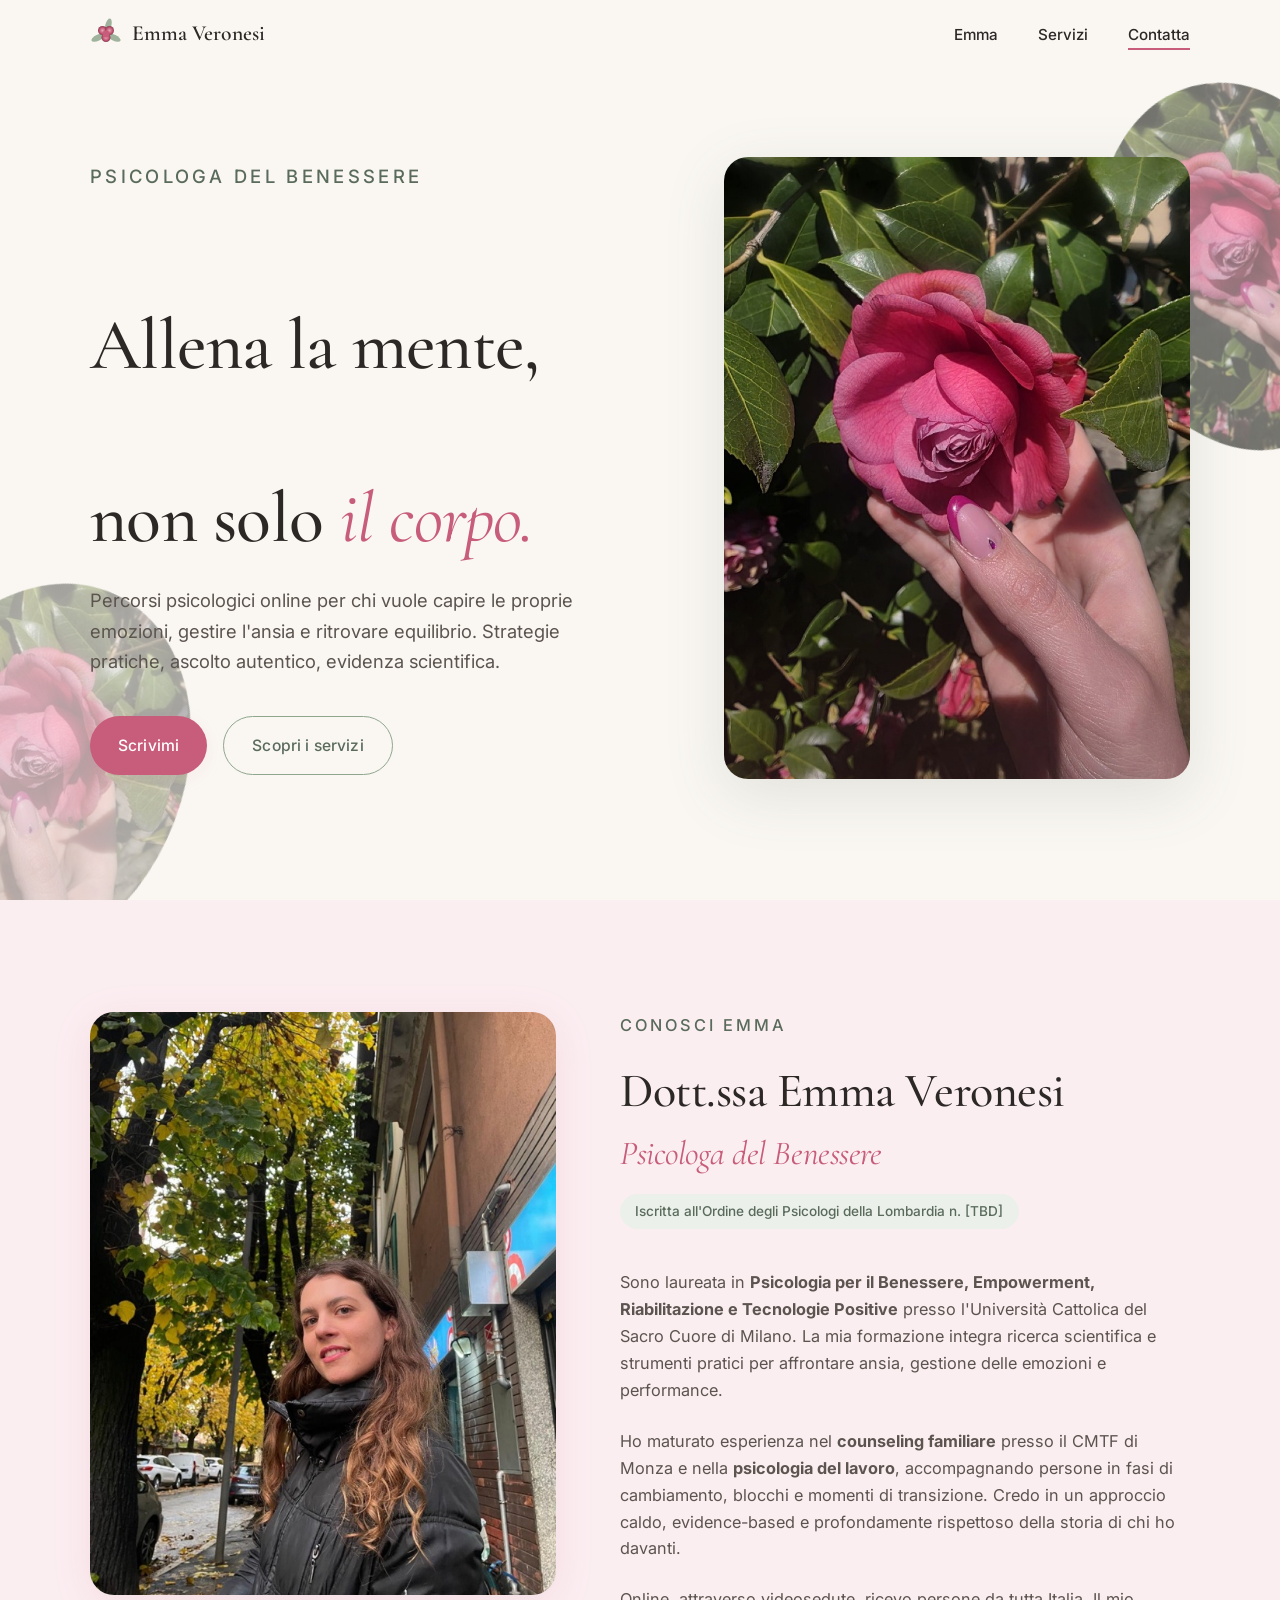
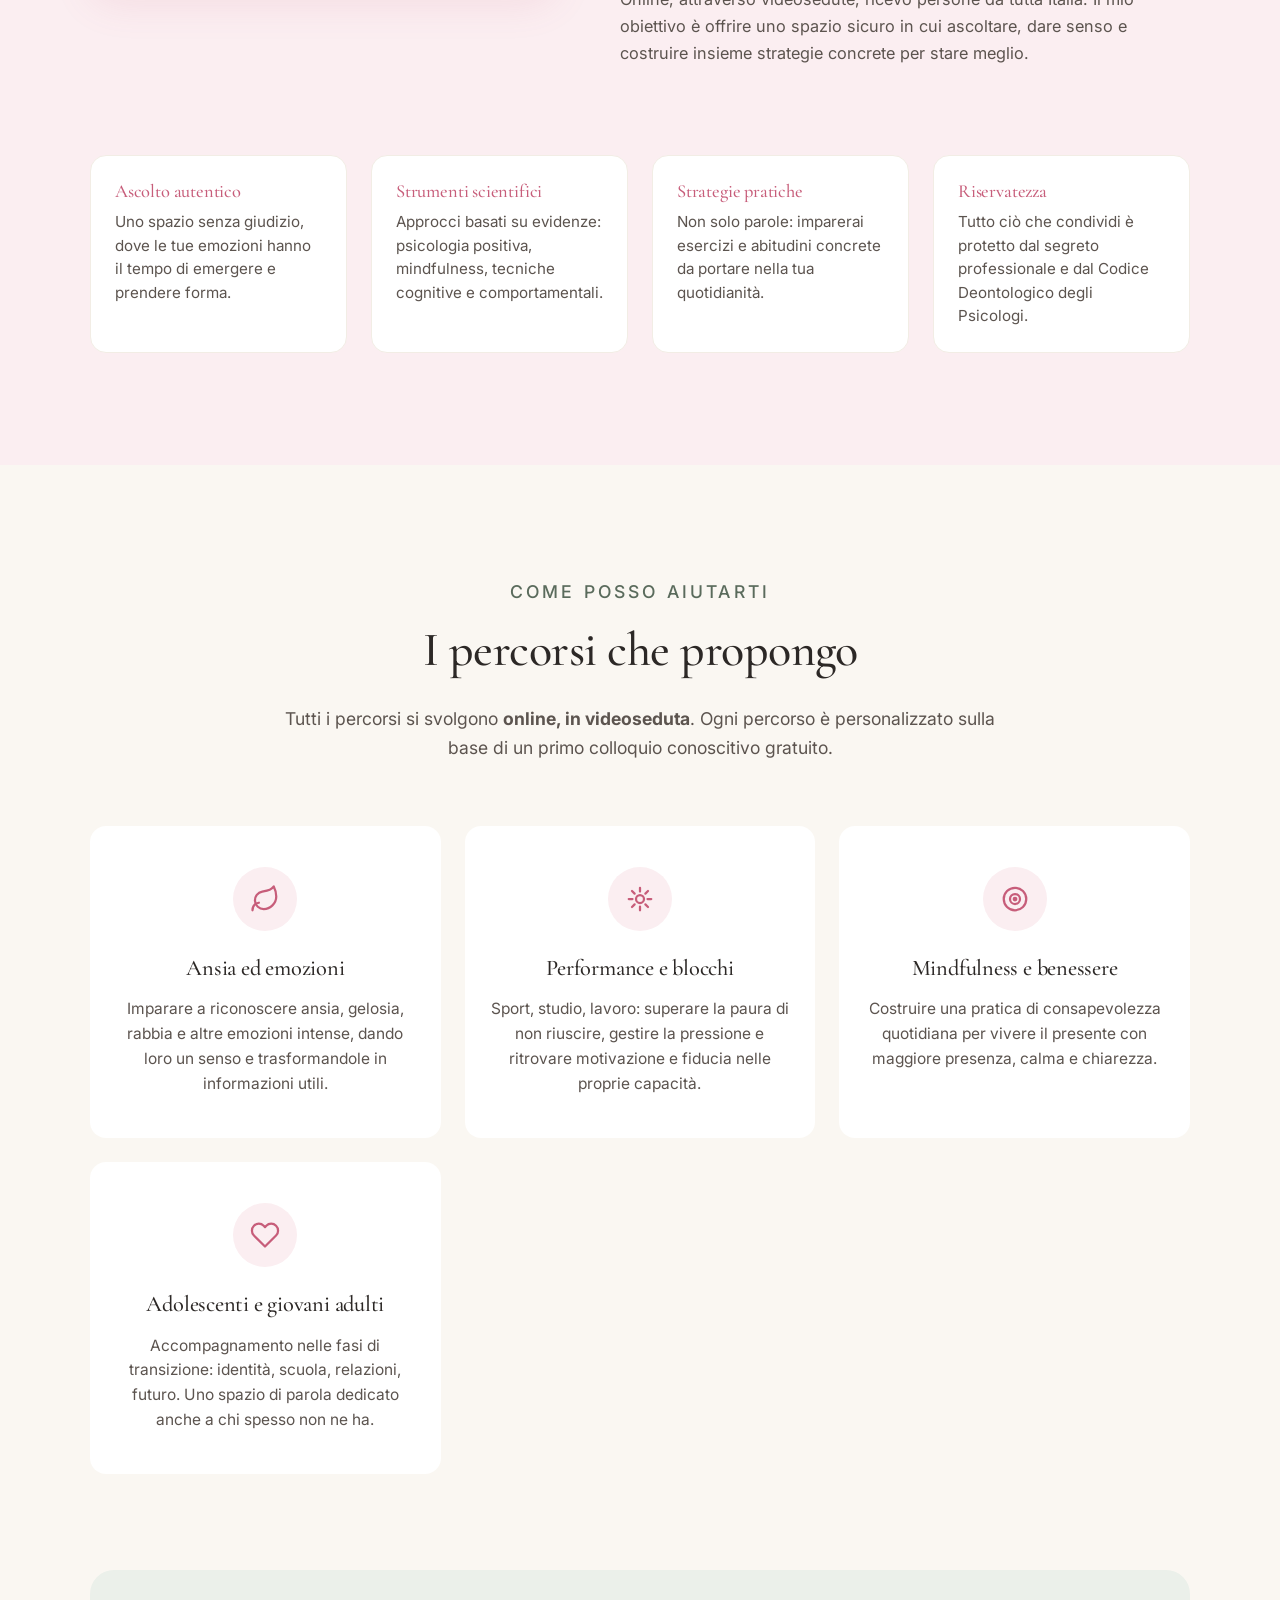
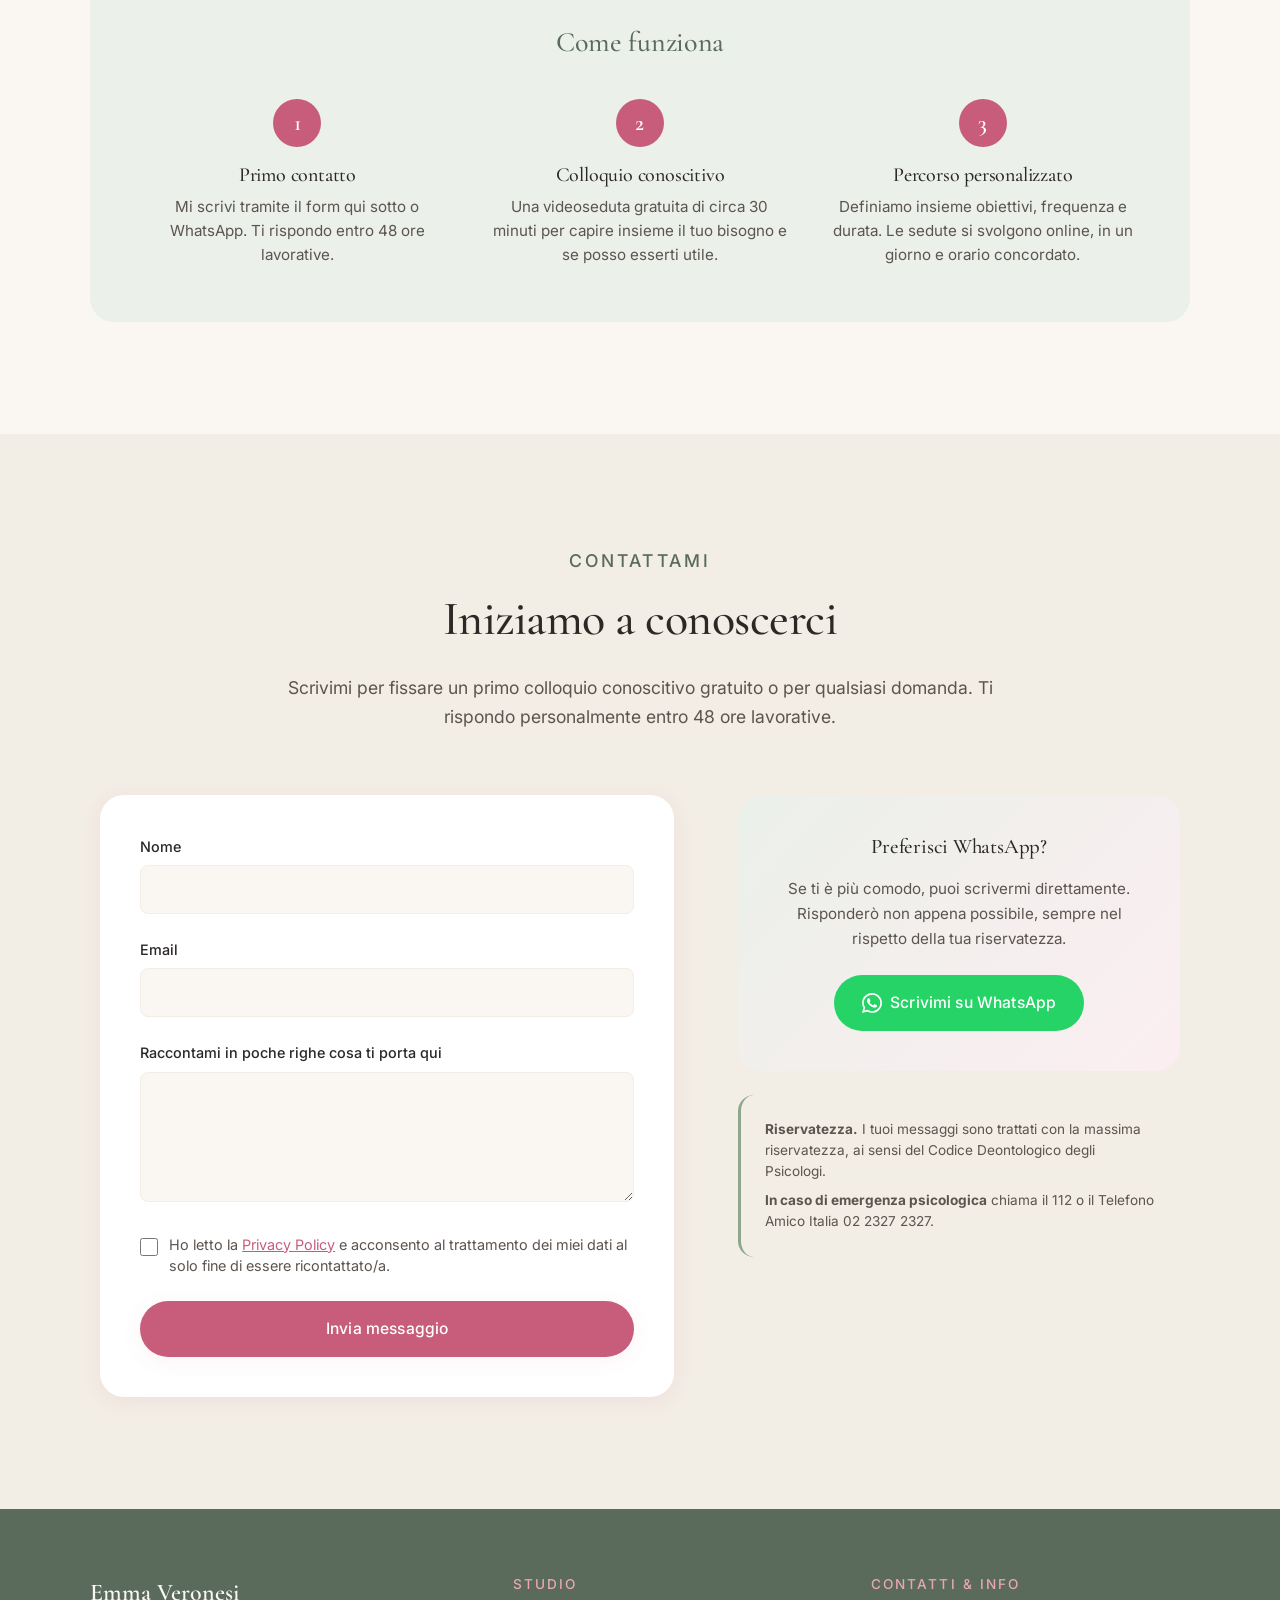
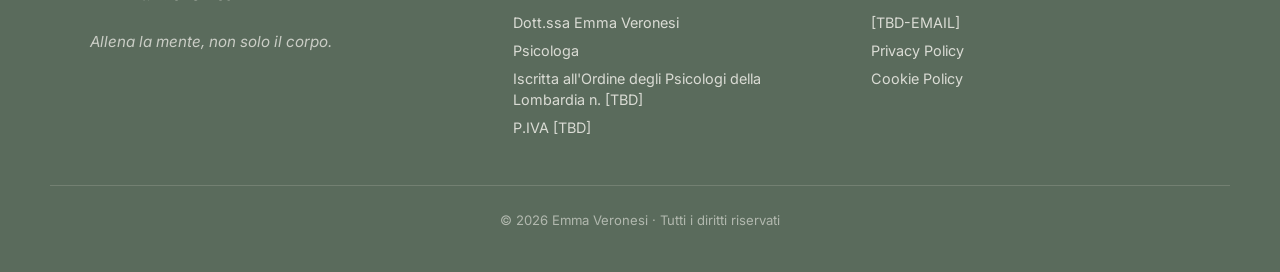
==== index.html @ a368a0d0 "Fix layout footer: rimuovo classe container per evitare display:grid Il footer-bottom ereditava 'dis" ====
<!DOCTYPE html>
<html lang="it">
<head>
  <meta charset="UTF-8" />
  <meta name="viewport" content="width=device-width, initial-scale=1.0" />
  <meta name="theme-color" content="#FAF7F2" />

  <!--
    ===========================================================
    SEO E TITOLO PAGINA — modificabile da Emma
    ===========================================================
    Quello che si vede nella scheda del browser e nei risultati Google.
    Mantieni breve (max 60 caratteri per il title, 160 per la description).
  -->
  <title>Emma Veronesi — Psicologa del Benessere | Percorsi Online</title>
  <meta name="description" content="Emma Veronesi, Psicologa iscritta all'Ordine degli Psicologi della Lombardia. Percorsi online per ansia, emozioni, performance e mindfulness." />

  <!-- Open Graph (anteprima quando il link viene condiviso su WhatsApp/Facebook/LinkedIn) -->
  <meta property="og:title" content="Emma Veronesi — Psicologa del Benessere" />
  <meta property="og:description" content="Allena la mente, non solo il corpo. Percorsi psicologici online per chi cerca ascolto e strategie pratiche." />
  <meta property="og:image" content="assets/img/camelia.jpg" />
  <meta property="og:type" content="website" />
  <meta property="og:locale" content="it_IT" />

  <!-- Favicon -->
  <link rel="icon" type="image/svg+xml" href="assets/img/favicon.svg" />

  <!-- Font: Cormorant Garamond (titoli) + Inter (testo) -->
  <link rel="preconnect" href="https://fonts.googleapis.com" />
  <link rel="preconnect" href="https://fonts.gstatic.com" crossorigin />
  <link rel="stylesheet" href="https://fonts.googleapis.com/css2?family=Cormorant+Garamond:ital,wght@0,400;0,500;0,600;1,400;1,500&family=Inter:wght@400;500;600&display=swap" />

  <link rel="stylesheet" href="assets/css/styles.css" />
</head>
<body>

  <!--
    ===========================================================
    HEADER — barra di navigazione fissa in alto
    ===========================================================
    Le voci del menu sono Emma, Servizi, Contatta.
    Per cambiare un'etichetta del menu, modifica il testo dentro <a>.
  -->
  <header class="site-header">
    <nav class="nav container" aria-label="Navigazione principale">
      <a href="#hero" class="nav-brand" aria-label="Emma Veronesi - Home">
        <img src="assets/img/favicon.svg" alt="" aria-hidden="true" />
        <span>Emma Veronesi</span>
      </a>
      <button class="nav-toggle" aria-label="Apri menu" aria-expanded="false" aria-controls="primary-nav">
        <span></span><span></span><span></span>
      </button>
      <ul class="nav-links" id="primary-nav">
        <li><a href="#emma">Emma</a></li>
        <li><a href="#servizi">Servizi</a></li>
        <li><a href="#contatta">Contatta</a></li>
      </ul>
    </nav>
  </header>

  <main>

    <!--
      =========================================================
      SEZIONE HERO — primo schermo che si vede aprendo il sito
      =========================================================
      TESTO MODIFICABILE: occhiello, titolone, sottotitolo, bottoni.
      Lo slogan è "Allena la mente, non solo il corpo" (dal brand Instagram).
    -->
    <section class="hero" id="hero">
      <div class="hero-decoration top-right" aria-hidden="true">
        <img src="assets/img/camelia-small.jpg" alt="" />
      </div>
      <div class="hero-decoration bottom-left" aria-hidden="true">
        <img src="assets/img/camelia-small.jpg" alt="" />
      </div>

      <div class="container">
        <div class="hero-grid">
          <div class="hero-text reveal">
            <p class="eyebrow">Psicologa del Benessere</p>
            <h1>
              Allena la mente,<br />
              non solo <span class="accent">il corpo.</span>
            </h1>
            <p>
              Percorsi psicologici online per chi vuole capire le proprie emozioni,
              gestire l'ansia e ritrovare equilibrio. Strategie pratiche, ascolto
              autentico, evidenza scientifica.
            </p>
            <div class="hero-actions">
              <a href="#contatta" class="btn btn-primary">Scrivimi</a>
              <a href="#servizi" class="btn btn-secondary">Scopri i servizi</a>
            </div>
          </div>
          <div class="hero-image reveal">
            <img src="assets/img/camelia.jpg" alt="Camelia rosa tra foglie verdi, simbolo del brand allenamente.emma" />
          </div>
        </div>
      </div>
    </section>

    <!--
      =========================================================
      SEZIONE EMMA — chi è Emma, formazione, approccio
      =========================================================
      TESTO MODIFICABILE: titolo, ruolo, biografia, valori.
      DATO DA AGGIORNARE: numero iscrizione Albo (cerca "[TBD]" qui sotto).
    -->
    <section class="bg-velo" id="emma">
      <div class="container">
        <div class="emma-grid">
          <div class="emma-portrait reveal">
            <img src="assets/img/emma-portrait.jpg" alt="Ritratto di Emma Veronesi, Psicologa del Benessere" />
          </div>
          <div class="emma-bio reveal">
            <p class="eyebrow">Conosci Emma</p>
            <h2>Dott.ssa Emma Veronesi<br /><em style="font-style:italic;color:var(--rosa-camelia);font-weight:400;font-size:0.7em">Psicologa del Benessere</em></h2>
            <span class="emma-credenziali">
              Iscritta all'Ordine degli Psicologi della Lombardia n. [TBD]
            </span>

            <p>
              Sono laureata in <strong>Psicologia per il Benessere, Empowerment, Riabilitazione e Tecnologie Positive</strong>
              presso l'Università Cattolica del Sacro Cuore di Milano. La mia formazione integra
              ricerca scientifica e strumenti pratici per affrontare ansia, gestione delle emozioni
              e performance.
            </p>
            <p>
              Ho maturato esperienza nel <strong>counseling familiare</strong> presso il CMTF di Monza
              e nella <strong>psicologia del lavoro</strong>, accompagnando persone in fasi di cambiamento,
              blocchi e momenti di transizione. Credo in un approccio caldo, evidence-based e profondamente
              rispettoso della storia di chi ho davanti.
            </p>
            <p>
              Online, attraverso videosedute, ricevo persone da tutta Italia. Il mio obiettivo è offrire
              uno spazio sicuro in cui ascoltare, dare senso e costruire insieme strategie concrete per stare meglio.
            </p>
          </div>
        </div>

        <!--
          Sotto-sezione: i 4 valori di Emma (cosa puoi aspettarti)
          Per modificare un valore: cambia titolo (h4) e descrizione (p).
        -->
        <div class="emma-valori reveal">
          <article class="valore-card">
            <h4>Ascolto autentico</h4>
            <p>Uno spazio senza giudizio, dove le tue emozioni hanno il tempo di emergere e prendere forma.</p>
          </article>
          <article class="valore-card">
            <h4>Strumenti scientifici</h4>
            <p>Approcci basati su evidenze: psicologia positiva, mindfulness, tecniche cognitive e comportamentali.</p>
          </article>
          <article class="valore-card">
            <h4>Strategie pratiche</h4>
            <p>Non solo parole: imparerai esercizi e abitudini concrete da portare nella tua quotidianità.</p>
          </article>
          <article class="valore-card">
            <h4>Riservatezza</h4>
            <p>Tutto ciò che condividi è protetto dal segreto professionale e dal Codice Deontologico degli Psicologi.</p>
          </article>
        </div>
      </div>
    </section>

    <!--
      =========================================================
      SEZIONE SERVIZI — cosa offre Emma
      =========================================================
      TESTO MODIFICABILE: titoli e descrizioni delle 4 card servizi.
      Per AGGIUNGERE un servizio: copia un blocco <article class="servizio-card">...</article>
      e modifica icona, titolo e descrizione.
      Per RIMUOVERE: cancella un intero blocco <article>.
    -->
    <section id="servizi">
      <div class="container">
        <header class="section-header reveal">
          <p class="eyebrow">Come posso aiutarti</p>
          <h2>I percorsi che propongo</h2>
          <p>
            Tutti i percorsi si svolgono <strong>online, in videoseduta</strong>.
            Ogni percorso è personalizzato sulla base di un primo colloquio conoscitivo gratuito.
          </p>
        </header>

        <div class="servizi-grid">
          <article class="servizio-card reveal">
            <div class="servizio-icon" aria-hidden="true">
              <!-- Icona: foglia (ansia ed emozioni) -->
              <svg viewBox="0 0 24 24" fill="none" stroke="currentColor" stroke-width="1.8" stroke-linecap="round" stroke-linejoin="round">
                <path d="M11 20A7 7 0 0 1 9.8 6.1C15.5 5 17 4.48 19 2c1 2 2 4.18 2 8 0 5.5-4.78 10-10 10Z"/>
                <path d="M2 21c0-3 1.85-5.36 5.08-6"/>
              </svg>
            </div>
            <h3>Ansia ed emozioni</h3>
            <p>
              Imparare a riconoscere ansia, gelosia, rabbia e altre emozioni intense,
              dando loro un senso e trasformandole in informazioni utili.
            </p>
          </article>

          <article class="servizio-card reveal">
            <div class="servizio-icon" aria-hidden="true">
              <!-- Icona: scintilla (performance) -->
              <svg viewBox="0 0 24 24" fill="none" stroke="currentColor" stroke-width="1.8" stroke-linecap="round" stroke-linejoin="round">
                <path d="M12 3v3M12 18v3M5.6 5.6l2.1 2.1M16.3 16.3l2.1 2.1M3 12h3M18 12h3M5.6 18.4l2.1-2.1M16.3 7.7l2.1-2.1"/>
                <circle cx="12" cy="12" r="3.2"/>
              </svg>
            </div>
            <h3>Performance e blocchi</h3>
            <p>
              Sport, studio, lavoro: superare la paura di non riuscire, gestire la
              pressione e ritrovare motivazione e fiducia nelle proprie capacità.
            </p>
          </article>

          <article class="servizio-card reveal">
            <div class="servizio-icon" aria-hidden="true">
              <!-- Icona: cerchio meditativo (mindfulness) -->
              <svg viewBox="0 0 24 24" fill="none" stroke="currentColor" stroke-width="1.8" stroke-linecap="round" stroke-linejoin="round">
                <circle cx="12" cy="12" r="9"/>
                <circle cx="12" cy="12" r="4"/>
                <circle cx="12" cy="12" r="1" fill="currentColor"/>
              </svg>
            </div>
            <h3>Mindfulness e benessere</h3>
            <p>
              Costruire una pratica di consapevolezza quotidiana per vivere il presente
              con maggiore presenza, calma e chiarezza.
            </p>
          </article>

          <article class="servizio-card reveal">
            <div class="servizio-icon" aria-hidden="true">
              <!-- Icona: cuore (adolescenti) -->
              <svg viewBox="0 0 24 24" fill="none" stroke="currentColor" stroke-width="1.8" stroke-linecap="round" stroke-linejoin="round">
                <path d="M20.84 4.61a5.5 5.5 0 0 0-7.78 0L12 5.67l-1.06-1.06a5.5 5.5 0 0 0-7.78 7.78L12 21.23l8.84-8.84a5.5 5.5 0 0 0 0-7.78Z"/>
              </svg>
            </div>
            <h3>Adolescenti e giovani adulti</h3>
            <p>
              Accompagnamento nelle fasi di transizione: identità, scuola, relazioni, futuro.
              Uno spazio di parola dedicato anche a chi spesso non ne ha.
            </p>
          </article>
        </div>

        <!--
          Sotto-sezione: come funziona (3 passi del percorso)
          Per modificare un passo: cambia titolo (h4) e descrizione (p).
        -->
        <div class="modalita reveal">
          <h3>Come funziona</h3>
          <div class="modalita-passi">
            <div class="passo">
              <div class="passo-numero">1</div>
              <h4>Primo contatto</h4>
              <p>Mi scrivi tramite il form qui sotto o WhatsApp. Ti rispondo entro 48 ore lavorative.</p>
            </div>
            <div class="passo">
              <div class="passo-numero">2</div>
              <h4>Colloquio conoscitivo</h4>
              <p>Una videoseduta gratuita di circa 30 minuti per capire insieme il tuo bisogno e se posso esserti utile.</p>
            </div>
            <div class="passo">
              <div class="passo-numero">3</div>
              <h4>Percorso personalizzato</h4>
              <p>Definiamo insieme obiettivi, frequenza e durata. Le sedute si svolgono online, in un giorno e orario concordato.</p>
            </div>
          </div>
        </div>
      </div>
    </section>

    <!--
      =========================================================
      SEZIONE CONTATTA — form + WhatsApp
      =========================================================
      TESTO MODIFICABILE: titolo, intro, etichette form.
      DATO TECNICO: la chiave Web3Forms va impostata in assets/js/config.js (lo fa Michele).
      DATO TECNICO: il numero WhatsApp va impostato in assets/js/config.js (lo fa Michele).
    -->
    <section class="bg-crema-scuro" id="contatta">
      <div class="container">
        <header class="section-header reveal">
          <p class="eyebrow">Contattami</p>
          <h2>Iniziamo a conoscerci</h2>
          <p>
            Scrivimi per fissare un primo colloquio conoscitivo gratuito o per qualsiasi domanda.
            Ti rispondo personalmente entro 48 ore lavorative.
          </p>
        </header>

        <div class="contatta-grid">
          <form class="contatta-form reveal" id="contatta-form" novalidate>
            <div class="form-row">
              <label for="name">Nome</label>
              <input type="text" id="name" name="name" required autocomplete="name" />
            </div>
            <div class="form-row">
              <label for="email">Email</label>
              <input type="email" id="email" name="email" required autocomplete="email" />
            </div>
            <div class="form-row">
              <label for="message">Raccontami in poche righe cosa ti porta qui</label>
              <textarea id="message" name="message" required rows="5"></textarea>
            </div>

            <!-- Honeypot anti-spam (invisibile, i bot lo riempiono e capiamo che sono spam) -->
            <div class="form-row honeypot" aria-hidden="true">
              <label for="botcheck">Lascia vuoto</label>
              <input type="text" id="botcheck" name="botcheck" tabindex="-1" autocomplete="off" />
            </div>

            <label class="form-consent">
              <input type="checkbox" name="consenso" required />
              <span>
                Ho letto la <a href="privacy.html">Privacy Policy</a> e acconsento al
                trattamento dei miei dati al solo fine di essere ricontattato/a.
              </span>
            </label>

            <button type="submit" class="btn btn-primary" style="width:100%">
              Invia messaggio
            </button>

            <div class="form-feedback" id="form-feedback" role="status" aria-live="polite"></div>
          </form>

          <aside class="contatta-side">
            <div class="whatsapp-card reveal">
              <h4>Preferisci WhatsApp?</h4>
              <p>
                Se ti è più comodo, puoi scrivermi direttamente. Risponderò non
                appena possibile, sempre nel rispetto della tua riservatezza.
              </p>
              <a href="#" data-whatsapp class="btn btn-whatsapp" target="_blank" rel="noopener">
                <svg width="20" height="20" viewBox="0 0 24 24" fill="currentColor" aria-hidden="true">
                  <path d="M17.498 14.382c-.301-.15-1.767-.872-2.04-.971-.273-.101-.473-.15-.673.151-.197.295-.771.97-.944 1.17-.175.195-.349.21-.646.075-.3-.15-1.263-.465-2.403-1.485-.888-.795-1.484-1.77-1.66-2.07-.174-.3-.019-.465.13-.615.136-.135.301-.345.451-.523.146-.181.194-.301.297-.496.1-.21.049-.375-.025-.524-.075-.15-.672-1.62-.922-2.206-.24-.584-.487-.51-.672-.51-.172-.015-.371-.015-.571-.015-.2 0-.523.074-.797.359-.273.3-1.045 1.02-1.045 2.475s1.07 2.865 1.219 3.075c.149.18 2.095 3.195 5.076 4.485.713.3 1.27.48 1.704.629.714.227 1.365.195 1.88.121.574-.091 1.767-.721 2.016-1.426.255-.705.255-1.29.18-1.425-.074-.135-.27-.21-.57-.345m-5.446 7.443h-.016a9.87 9.87 0 0 1-5.031-1.378l-.36-.214-3.75.975 1.005-3.645-.239-.375a9.86 9.86 0 0 1-1.51-5.26c0-5.45 4.436-9.884 9.888-9.884 2.64 0 5.122 1.03 6.988 2.898a9.825 9.825 0 0 1 2.893 6.994c-.003 5.45-4.437 9.89-9.885 9.89M20.52 3.449C18.24 1.245 15.24 0 12.045 0 5.463 0 .104 5.334.101 11.893c0 2.096.549 4.14 1.595 5.945L0 24l6.335-1.652a12.062 12.062 0 0 0 5.71 1.447h.006c6.585 0 11.946-5.336 11.949-11.896 0-3.176-1.24-6.165-3.495-8.411"/>
                </svg>
                <span>Scrivimi su WhatsApp</span>
              </a>
            </div>

            <div class="avviso-riservatezza">
              <p>
                <strong>Riservatezza.</strong> I tuoi messaggi sono trattati con la massima riservatezza,
                ai sensi del Codice Deontologico degli Psicologi.
              </p>
              <p style="margin-top:0.5rem">
                <strong>In caso di emergenza psicologica</strong> chiama il 112 o il
                Telefono Amico Italia 02 2327 2327.
              </p>
            </div>
          </aside>
        </div>
      </div>
    </section>

  </main>

  <!--
    ===========================================================
    FOOTER — dati professionali obbligatori per legge
    ===========================================================
    DATI DA AGGIORNARE (cerca "[TBD]" qui sotto):
    - Numero iscrizione Albo
    - P.IVA
    - Email
  -->
  <footer class="site-footer">
    <div class="container">
      <div>
        <div class="footer-brand">Emma Veronesi</div>
        <p class="footer-tagline">Allena la mente, non solo il corpo.</p>
      </div>

      <div class="footer-col">
        <h5>Studio</h5>
        <p>Dott.ssa Emma Veronesi</p>
        <p>Psicologa</p>
        <p>Iscritta all'Ordine degli Psicologi della Lombardia n. [TBD]</p>
        <p>P.IVA [TBD]</p>
      </div>

      <div class="footer-col">
        <h5>Contatti & Info</h5>
        <p><a href="mailto:[TBD-EMAIL]">[TBD-EMAIL]</a></p>
        <p><a href="privacy.html">Privacy Policy</a></p>
        <p><a href="cookie.html">Cookie Policy</a></p>
      </div>
    </div>

    <div class="footer-bottom">
      © <span data-year>2026</span> Emma Veronesi · Tutti i diritti riservati
    </div>
  </footer>

  <script src="assets/js/config.js"></script>
  <script src="assets/js/main.js"></script>
</body>
</html>
---- assets/css/styles.css ----
/* ============================================================
   Sito Emma Veronesi — Foglio di stile principale
   Palette derivata dalla camelia: rosa cipria + verde salvia
   ============================================================ */

/* ---------- Design tokens ---------- */
:root {
  /* Colori */
  --rosa-camelia: #C75D7A;
  --rosa-cipria:  #E8A5B3;
  --rosa-pallido: #F5D5DD;
  --rosa-velo:    #FBEEF1;
  --verde-salvia: #8FA68E;
  --verde-foglia: #5A6B5C;
  --verde-velo:   #EBF0EA;
  --crema:        #FAF7F2;
  --crema-scuro:  #F2EDE5;
  --testo:        #2C2826;
  --testo-soft:   #5C544F;
  --bianco:       #FFFFFF;

  /* Tipografia */
  --font-serif: 'Cormorant Garamond', Georgia, 'Times New Roman', serif;
  --font-sans:  'Inter', -apple-system, BlinkMacSystemFont, 'Segoe UI', sans-serif;

  /* Spaziature */
  --space-xs:  0.5rem;
  --space-s:   1rem;
  --space-m:   1.5rem;
  --space-l:   2.5rem;
  --space-xl:  4rem;
  --space-xxl: 6rem;

  /* Layout */
  --content-max: 1180px;
  --reading-max: 680px;
  --radius-s: 8px;
  --radius-m: 16px;
  --radius-l: 24px;
  --radius-pill: 999px;

  /* Ombre */
  --shadow-soft: 0 4px 20px rgba(199, 93, 122, 0.08);
  --shadow-medium: 0 8px 40px rgba(199, 93, 122, 0.12);
  --shadow-strong: 0 16px 60px rgba(90, 107, 92, 0.15);

  /* Animazioni */
  --ease: cubic-bezier(0.4, 0, 0.2, 1);
  --transition-fast: 200ms var(--ease);
  --transition: 350ms var(--ease);
}

/* ---------- Reset ---------- */
*, *::before, *::after { box-sizing: border-box; }
* { margin: 0; padding: 0; }

html {
  scroll-behavior: smooth;
  scroll-padding-top: 90px;
  -webkit-font-smoothing: antialiased;
  -moz-osx-font-smoothing: grayscale;
  text-size-adjust: 100%;
}

body {
  font-family: var(--font-sans);
  font-size: 17px;
  line-height: 1.65;
  color: var(--testo);
  background-color: var(--crema);
  overflow-x: hidden;
}

img, svg { display: block; max-width: 100%; height: auto; }
button { cursor: pointer; font: inherit; border: none; background: none; }
a { color: inherit; text-decoration: none; }
ul, ol { list-style: none; }

/* ---------- Tipografia ---------- */
h1, h2, h3, h4 {
  font-family: var(--font-serif);
  font-weight: 500;
  line-height: 1.2;
  letter-spacing: -0.01em;
  color: var(--testo);
}

h1 { font-size: clamp(2.5rem, 6vw, 4.5rem); }
h2 { font-size: clamp(2rem, 4vw, 3rem); }
h3 { font-size: clamp(1.4rem, 2.5vw, 1.75rem); }

p { color: var(--testo-soft); }

.eyebrow {
  font-family: var(--font-sans);
  font-size: 0.85rem;
  font-weight: 500;
  letter-spacing: 0.18em;
  text-transform: uppercase;
  color: var(--verde-foglia);
}

/* ---------- Layout helpers ---------- */
.container {
  max-width: var(--content-max);
  margin-inline: auto;
  padding-inline: clamp(1.25rem, 4vw, 2.5rem);
}

section {
  padding-block: clamp(4rem, 10vw, 7rem);
}

section.bg-velo {
  background-color: var(--rosa-velo);
}

section.bg-crema-scuro {
  background-color: var(--crema-scuro);
}

.section-header {
  text-align: center;
  max-width: 720px;
  margin: 0 auto var(--space-xl);
}

.section-header .eyebrow {
  display: inline-block;
  margin-bottom: var(--space-s);
}

.section-header h2 {
  margin-bottom: var(--space-m);
}

.section-header p {
  font-size: 1.1rem;
}

/* ---------- Bottoni ---------- */
.btn {
  display: inline-flex;
  align-items: center;
  gap: 0.5rem;
  padding: 0.95rem 1.75rem;
  border-radius: var(--radius-pill);
  font-weight: 500;
  font-size: 0.98rem;
  letter-spacing: 0.01em;
  transition: all var(--transition);
  white-space: nowrap;
  text-align: center;
  justify-content: center;
}

.btn-primary {
  background-color: var(--rosa-camelia);
  color: var(--bianco);
  box-shadow: var(--shadow-soft);
}

.btn-primary:hover {
  background-color: #B04D6A;
  transform: translateY(-2px);
  box-shadow: var(--shadow-medium);
}

.btn-secondary {
  background-color: transparent;
  color: var(--verde-foglia);
  border: 1.5px solid var(--verde-salvia);
}

.btn-secondary:hover {
  background-color: var(--verde-velo);
  border-color: var(--verde-foglia);
}

.btn-whatsapp {
  background-color: #25D366;
  color: var(--bianco);
}

.btn-whatsapp:hover {
  background-color: #1DA851;
  transform: translateY(-2px);
}

/* ---------- Header / Navigation ---------- */
.site-header {
  position: fixed;
  top: 0;
  left: 0;
  right: 0;
  z-index: 100;
  background-color: rgba(250, 247, 242, 0.85);
  backdrop-filter: saturate(180%) blur(20px);
  -webkit-backdrop-filter: saturate(180%) blur(20px);
  border-bottom: 1px solid transparent;
  transition: border-color var(--transition);
}

.site-header.scrolled {
  border-bottom-color: rgba(143, 166, 142, 0.2);
}

.nav {
  display: flex;
  align-items: center;
  justify-content: space-between;
  padding-block: 1rem;
}

.nav-brand {
  display: flex;
  align-items: center;
  gap: 0.6rem;
  font-family: var(--font-serif);
  font-size: 1.35rem;
  font-weight: 600;
  color: var(--testo);
}

.nav-brand img { width: 32px; height: 32px; }

.nav-links {
  display: flex;
  gap: 2.5rem;
  align-items: center;
}

.nav-links a {
  font-size: 0.95rem;
  font-weight: 500;
  color: var(--testo);
  position: relative;
  transition: color var(--transition-fast);
}

.nav-links a::after {
  content: '';
  position: absolute;
  bottom: -6px;
  left: 0;
  right: 0;
  height: 1.5px;
  background-color: var(--rosa-camelia);
  transform: scaleX(0);
  transition: transform var(--transition);
}

.nav-links a:hover::after,
.nav-links a.active::after {
  transform: scaleX(1);
}

.nav-toggle {
  display: none;
  width: 40px;
  height: 40px;
  position: relative;
}

.nav-toggle span {
  position: absolute;
  left: 8px;
  right: 8px;
  height: 2px;
  background-color: var(--testo);
  border-radius: 2px;
  transition: all var(--transition);
}

.nav-toggle span:nth-child(1) { top: 14px; }
.nav-toggle span:nth-child(2) { top: 19px; }
.nav-toggle span:nth-child(3) { top: 24px; }

.nav-toggle.open span:nth-child(1) {
  top: 19px;
  transform: rotate(45deg);
}
.nav-toggle.open span:nth-child(2) { opacity: 0; }
.nav-toggle.open span:nth-child(3) {
  top: 19px;
  transform: rotate(-45deg);
}

/* ---------- Hero ---------- */
.hero {
  position: relative;
  min-height: 100vh;
  display: flex;
  align-items: center;
  padding-top: 100px;
  padding-bottom: var(--space-xl);
  overflow: hidden;
}

.hero-grid {
  display: grid;
  grid-template-columns: 1.1fr 0.9fr;
  gap: clamp(2rem, 5vw, 5rem);
  align-items: center;
}

.hero-text .eyebrow {
  margin-bottom: var(--space-m);
}

.hero-text h1 {
  margin-bottom: var(--space-m);
  white-space: pre-line;
}

.hero-text h1 .accent {
  font-style: italic;
  color: var(--rosa-camelia);
  font-weight: 400;
}

.hero-text p {
  font-size: 1.15rem;
  margin-bottom: var(--space-l);
  max-width: 520px;
}

.hero-actions {
  display: flex;
  gap: var(--space-s);
  flex-wrap: wrap;
}

.hero-image {
  position: relative;
  aspect-ratio: 3 / 4;
  border-radius: var(--radius-l);
  overflow: hidden;
  box-shadow: var(--shadow-strong);
}

.hero-image img {
  width: 100%;
  height: 100%;
  object-fit: cover;
}

.hero-image::after {
  content: '';
  position: absolute;
  inset: 0;
  background: linear-gradient(180deg, transparent 60%, rgba(199, 93, 122, 0.15));
}

/* Decorazioni floating della camelia */
.hero-decoration {
  position: absolute;
  pointer-events: none;
  opacity: 0.55;
  z-index: 0;
}

.hero-decoration.top-right {
  top: 80px;
  right: -100px;
  width: 280px;
  transform: rotate(-15deg);
}

.hero-decoration.bottom-left {
  bottom: -80px;
  left: -120px;
  width: 320px;
  transform: rotate(25deg);
  opacity: 0.35;
}

.hero-decoration img {
  border-radius: 50%;
  filter: blur(0.5px);
}

/* ---------- Sezione Emma ---------- */
.emma-grid {
  display: grid;
  grid-template-columns: 0.9fr 1.1fr;
  gap: clamp(2rem, 5vw, 4.5rem);
  align-items: start;
}

.emma-portrait {
  position: relative;
  aspect-ratio: 4 / 5;
  border-radius: var(--radius-l);
  overflow: hidden;
  box-shadow: var(--shadow-medium);
}

.emma-portrait img {
  width: 100%;
  height: 100%;
  object-fit: cover;
}

.emma-portrait::before {
  content: '';
  position: absolute;
  top: -20px;
  left: -20px;
  right: 20px;
  bottom: 20px;
  border: 1.5px solid var(--rosa-cipria);
  border-radius: var(--radius-l);
  z-index: -1;
}

.emma-bio h2 {
  margin-bottom: var(--space-s);
}

.emma-credenziali {
  display: inline-block;
  margin-bottom: var(--space-l);
  padding: 0.4rem 0.95rem;
  background-color: var(--verde-velo);
  color: var(--verde-foglia);
  border-radius: var(--radius-pill);
  font-size: 0.85rem;
  font-weight: 500;
}

.emma-bio p {
  margin-bottom: var(--space-m);
  font-size: 1.02rem;
}

.emma-valori {
  margin-top: var(--space-xl);
  display: grid;
  grid-template-columns: repeat(auto-fit, minmax(220px, 1fr));
  gap: var(--space-m);
}

.valore-card {
  padding: var(--space-m);
  background-color: var(--bianco);
  border-radius: var(--radius-m);
  border: 1px solid var(--crema-scuro);
  transition: all var(--transition);
}

.valore-card:hover {
  transform: translateY(-4px);
  box-shadow: var(--shadow-soft);
  border-color: var(--rosa-cipria);
}

.valore-card h4 {
  font-size: 1.15rem;
  margin-bottom: var(--space-xs);
  color: var(--rosa-camelia);
}

.valore-card p {
  font-size: 0.95rem;
  line-height: 1.55;
}

/* ---------- Sezione Servizi ---------- */
.servizi-grid {
  display: grid;
  grid-template-columns: repeat(auto-fit, minmax(260px, 1fr));
  gap: var(--space-m);
  margin-bottom: var(--space-xxl);
}

.servizio-card {
  padding: var(--space-l) var(--space-m);
  background-color: var(--bianco);
  border-radius: var(--radius-m);
  text-align: center;
  transition: all var(--transition);
  border: 1px solid transparent;
}

.servizio-card:hover {
  transform: translateY(-6px);
  box-shadow: var(--shadow-medium);
  border-color: var(--rosa-cipria);
}

.servizio-icon {
  width: 64px;
  height: 64px;
  margin: 0 auto var(--space-m);
  display: flex;
  align-items: center;
  justify-content: center;
  background-color: var(--rosa-velo);
  border-radius: 50%;
  color: var(--rosa-camelia);
}

.servizio-icon svg { width: 30px; height: 30px; }

.servizio-card h3 {
  margin-bottom: var(--space-s);
  font-size: 1.4rem;
}

.servizio-card p {
  font-size: 0.97rem;
  line-height: 1.6;
}

/* Modalità (come funziona) */
.modalita {
  background-color: var(--verde-velo);
  border-radius: var(--radius-l);
  padding: clamp(2rem, 5vw, 3.5rem);
}

.modalita h3 {
  text-align: center;
  margin-bottom: var(--space-l);
  color: var(--verde-foglia);
}

.modalita-passi {
  display: grid;
  grid-template-columns: repeat(auto-fit, minmax(220px, 1fr));
  gap: var(--space-l);
  position: relative;
}

.passo {
  text-align: center;
  position: relative;
}

.passo-numero {
  display: inline-flex;
  width: 48px;
  height: 48px;
  align-items: center;
  justify-content: center;
  background-color: var(--rosa-camelia);
  color: var(--bianco);
  border-radius: 50%;
  font-family: var(--font-serif);
  font-size: 1.4rem;
  font-weight: 600;
  margin-bottom: var(--space-s);
}

.passo h4 {
  font-family: var(--font-serif);
  font-size: 1.25rem;
  margin-bottom: var(--space-xs);
  color: var(--testo);
}

.passo p {
  font-size: 0.95rem;
  line-height: 1.55;
}

/* ---------- Sezione Contatta ---------- */
.contatta-grid {
  display: grid;
  grid-template-columns: 1.3fr 1fr;
  gap: var(--space-xl);
  max-width: 1080px;
  margin: 0 auto;
}

.contatta-form {
  background-color: var(--bianco);
  padding: clamp(1.75rem, 4vw, 2.5rem);
  border-radius: var(--radius-l);
  box-shadow: var(--shadow-soft);
}

.form-row {
  margin-bottom: var(--space-m);
}

.form-row label {
  display: block;
  font-size: 0.9rem;
  font-weight: 500;
  color: var(--testo);
  margin-bottom: 0.4rem;
}

.form-row input,
.form-row textarea {
  width: 100%;
  padding: 0.85rem 1rem;
  border: 1.5px solid var(--crema-scuro);
  border-radius: var(--radius-s);
  font-family: var(--font-sans);
  font-size: 1rem;
  color: var(--testo);
  background-color: var(--crema);
  transition: all var(--transition-fast);
}

.form-row input:focus,
.form-row textarea:focus {
  outline: none;
  border-color: var(--rosa-cipria);
  background-color: var(--bianco);
  box-shadow: 0 0 0 4px var(--rosa-velo);
}

.form-row textarea {
  resize: vertical;
  min-height: 130px;
}

.form-consent {
  display: flex;
  align-items: flex-start;
  gap: 0.7rem;
  margin-bottom: var(--space-m);
  font-size: 0.9rem;
  color: var(--testo-soft);
  line-height: 1.5;
}

.form-consent input {
  margin-top: 0.3rem;
  width: 18px;
  height: 18px;
  accent-color: var(--rosa-camelia);
  flex-shrink: 0;
}

.form-consent a {
  color: var(--rosa-camelia);
  text-decoration: underline;
}

.form-row.honeypot {
  position: absolute;
  left: -9999px;
  pointer-events: none;
  opacity: 0;
}

.form-feedback {
  margin-top: var(--space-m);
  padding: var(--space-s) var(--space-m);
  border-radius: var(--radius-s);
  font-size: 0.95rem;
  display: none;
}

.form-feedback.success {
  display: block;
  background-color: var(--verde-velo);
  color: var(--verde-foglia);
  border-left: 3px solid var(--verde-salvia);
}

.form-feedback.error {
  display: block;
  background-color: var(--rosa-velo);
  color: var(--rosa-camelia);
  border-left: 3px solid var(--rosa-camelia);
}

/* Sidebar contatti (WhatsApp + avviso) */
.contatta-side {
  display: flex;
  flex-direction: column;
  gap: var(--space-m);
}

.whatsapp-card {
  background: linear-gradient(135deg, var(--verde-velo) 0%, var(--rosa-velo) 100%);
  padding: var(--space-l);
  border-radius: var(--radius-l);
  text-align: center;
}

.whatsapp-card h4 {
  font-family: var(--font-serif);
  font-size: 1.3rem;
  margin-bottom: var(--space-s);
  color: var(--testo);
}

.whatsapp-card p {
  font-size: 0.95rem;
  margin-bottom: var(--space-m);
}

.avviso-riservatezza {
  background-color: var(--crema-scuro);
  padding: var(--space-m);
  border-radius: var(--radius-m);
  border-left: 3px solid var(--verde-salvia);
}

.avviso-riservatezza p {
  font-size: 0.85rem;
  line-height: 1.55;
  color: var(--testo-soft);
  margin: 0;
}

/* ---------- Footer ---------- */
.site-footer {
  background-color: var(--verde-foglia);
  color: var(--crema);
  padding-block: var(--space-xl) var(--space-l);
}

.site-footer .container {
  display: grid;
  grid-template-columns: 1.2fr 1fr 1fr;
  gap: var(--space-l);
  align-items: start;
}

.footer-brand {
  font-family: var(--font-serif);
  font-size: 1.5rem;
  font-weight: 600;
  margin-bottom: var(--space-s);
}

.footer-tagline {
  font-style: italic;
  color: rgba(250, 247, 242, 0.7);
  font-size: 0.95rem;
}

.footer-col h5 {
  font-size: 0.85rem;
  letter-spacing: 0.15em;
  text-transform: uppercase;
  margin-bottom: var(--space-s);
  color: var(--rosa-cipria);
  font-family: var(--font-sans);
  font-weight: 500;
}

.footer-col p,
.footer-col a {
  font-size: 0.9rem;
  color: rgba(250, 247, 242, 0.8);
  margin-bottom: 0.4rem;
  display: block;
  line-height: 1.5;
}

.footer-col a:hover {
  color: var(--rosa-cipria);
}

.footer-bottom {
  max-width: var(--content-max);
  margin: var(--space-l) auto 0;
  padding: var(--space-m) clamp(1.25rem, 4vw, 2.5rem) 0;
  border-top: 1px solid rgba(250, 247, 242, 0.15);
  text-align: center;
  font-size: 0.82rem;
  color: rgba(250, 247, 242, 0.55);
}

/* ---------- Pagine legali (privacy, cookie, 404) ---------- */
.legal-page {
  padding-top: 130px;
  padding-bottom: var(--space-xxl);
}

.legal-page .container {
  max-width: var(--reading-max);
}

.legal-page h1 {
  margin-bottom: var(--space-l);
  font-size: clamp(2rem, 4vw, 3rem);
}

.legal-page h2 {
  margin-top: var(--space-l);
  margin-bottom: var(--space-s);
  font-size: 1.5rem;
}

.legal-page h3 {
  margin-top: var(--space-m);
  margin-bottom: var(--space-xs);
  font-size: 1.2rem;
}

.legal-page p,
.legal-page li {
  margin-bottom: var(--space-s);
  line-height: 1.7;
}

.legal-page ul {
  padding-left: 1.5rem;
  list-style: disc;
}

.legal-page ul li { margin-bottom: 0.4rem; }

.legal-page a {
  color: var(--rosa-camelia);
  text-decoration: underline;
}

.back-home {
  display: inline-flex;
  align-items: center;
  gap: 0.4rem;
  margin-bottom: var(--space-l);
  color: var(--verde-foglia);
  font-size: 0.9rem;
}

.back-home:hover { color: var(--rosa-camelia); }

/* ---------- Animazioni reveal on scroll ---------- */
.reveal {
  opacity: 0;
  transform: translateY(20px);
  transition: opacity 700ms var(--ease), transform 700ms var(--ease);
}

.reveal.visible {
  opacity: 1;
  transform: translateY(0);
}

/* Riduce le animazioni se l'utente lo preferisce */
@media (prefers-reduced-motion: reduce) {
  *, *::before, *::after {
    animation-duration: 0.01ms !important;
    transition-duration: 0.01ms !important;
  }
  html { scroll-behavior: auto; }
  .reveal { opacity: 1; transform: none; }
}

/* ---------- Responsive ---------- */
@media (max-width: 900px) {
  .hero-grid,
  .emma-grid,
  .contatta-grid {
    grid-template-columns: 1fr;
  }

  .hero {
    min-height: auto;
    padding-top: 120px;
  }

  .hero-image {
    max-width: 380px;
    margin: 0 auto;
  }

  .emma-portrait {
    max-width: 380px;
    margin: 0 auto var(--space-l);
  }

  .emma-portrait::before { display: none; }

  .site-footer .container {
    grid-template-columns: 1fr;
    text-align: center;
  }
}

@media (max-width: 720px) {
  .nav-toggle { display: block; }

  .nav-links {
    position: fixed;
    top: 70px;
    left: 0;
    right: 0;
    flex-direction: column;
    background-color: var(--crema);
    padding: var(--space-l) var(--space-m);
    gap: var(--space-m);
    border-bottom: 1px solid var(--crema-scuro);
    transform: translateY(-120%);
    transition: transform var(--transition);
  }

  .nav-links.open { transform: translateY(0); }

  .nav-links a {
    font-size: 1.1rem;
    padding-block: 0.5rem;
  }

  .hero-decoration { display: none; }

  .hero-actions {
    flex-direction: column;
    align-items: stretch;
  }

  .btn { width: 100%; }
}
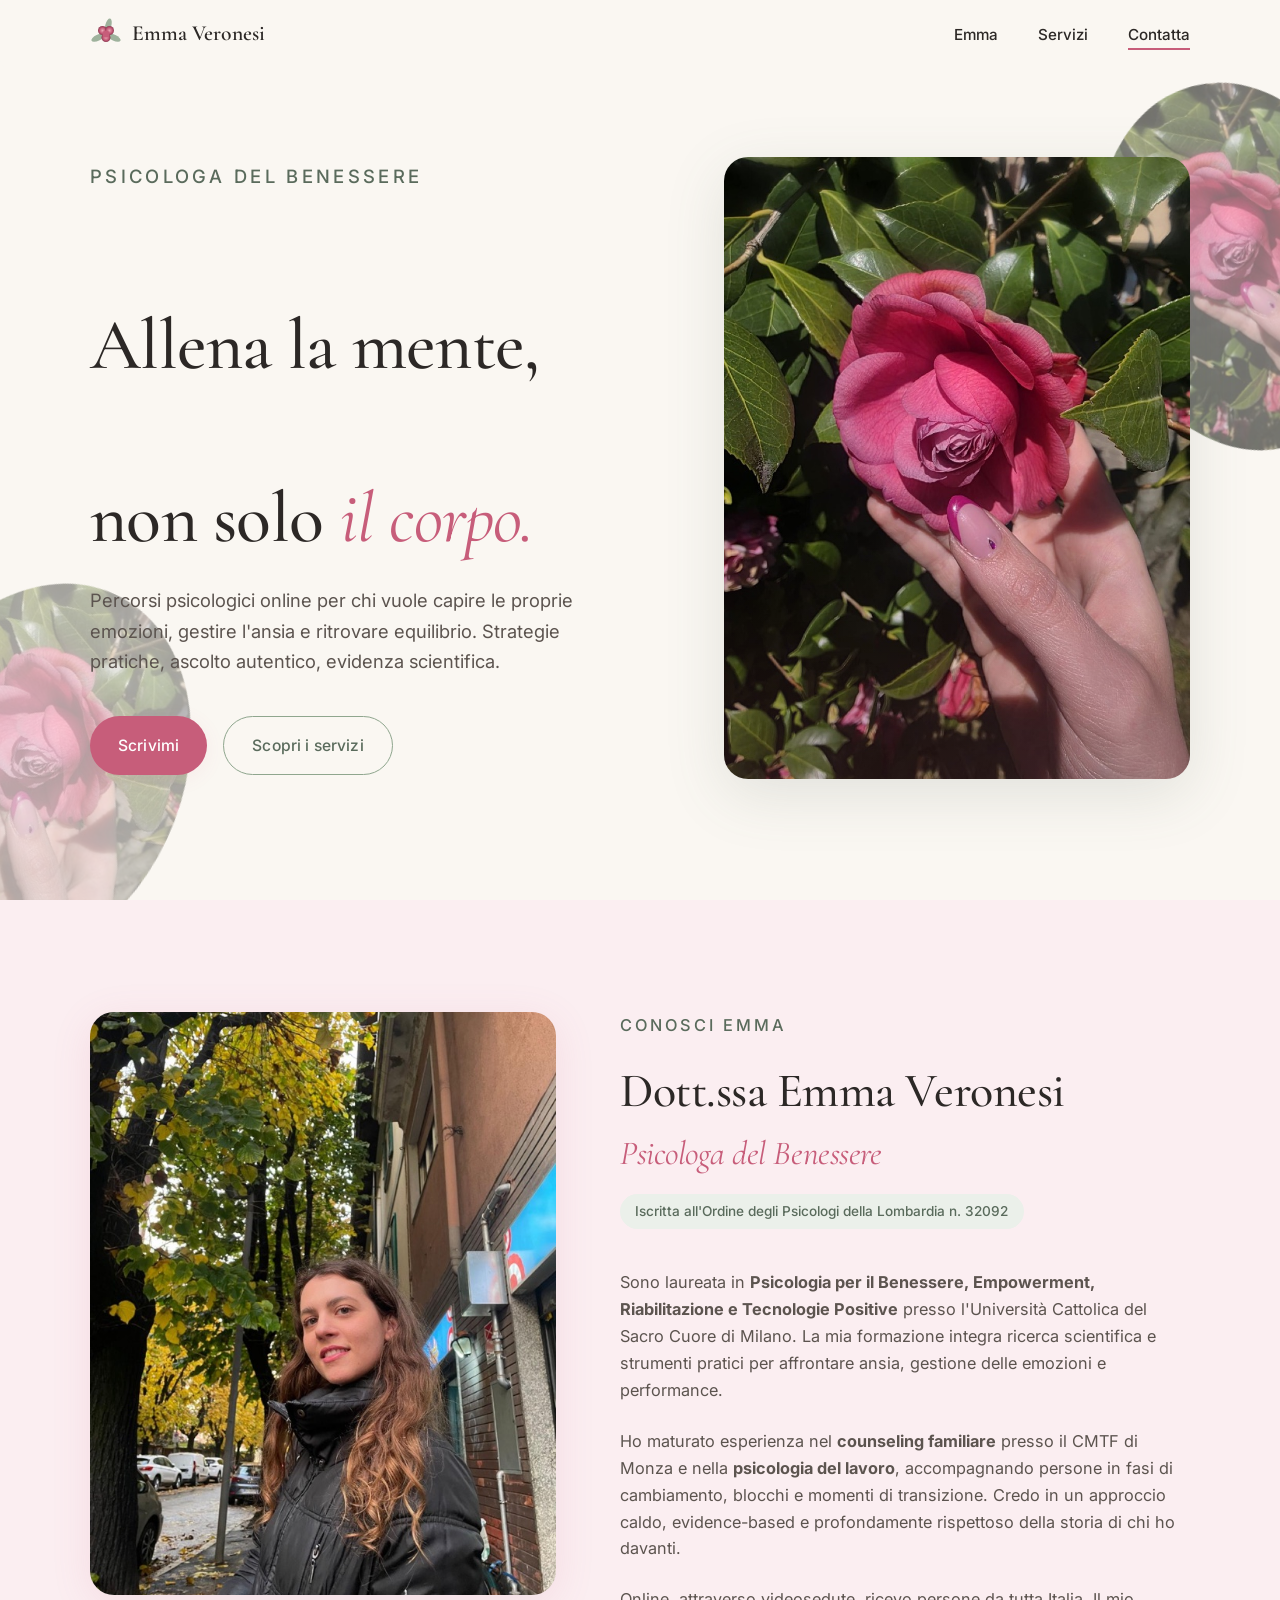
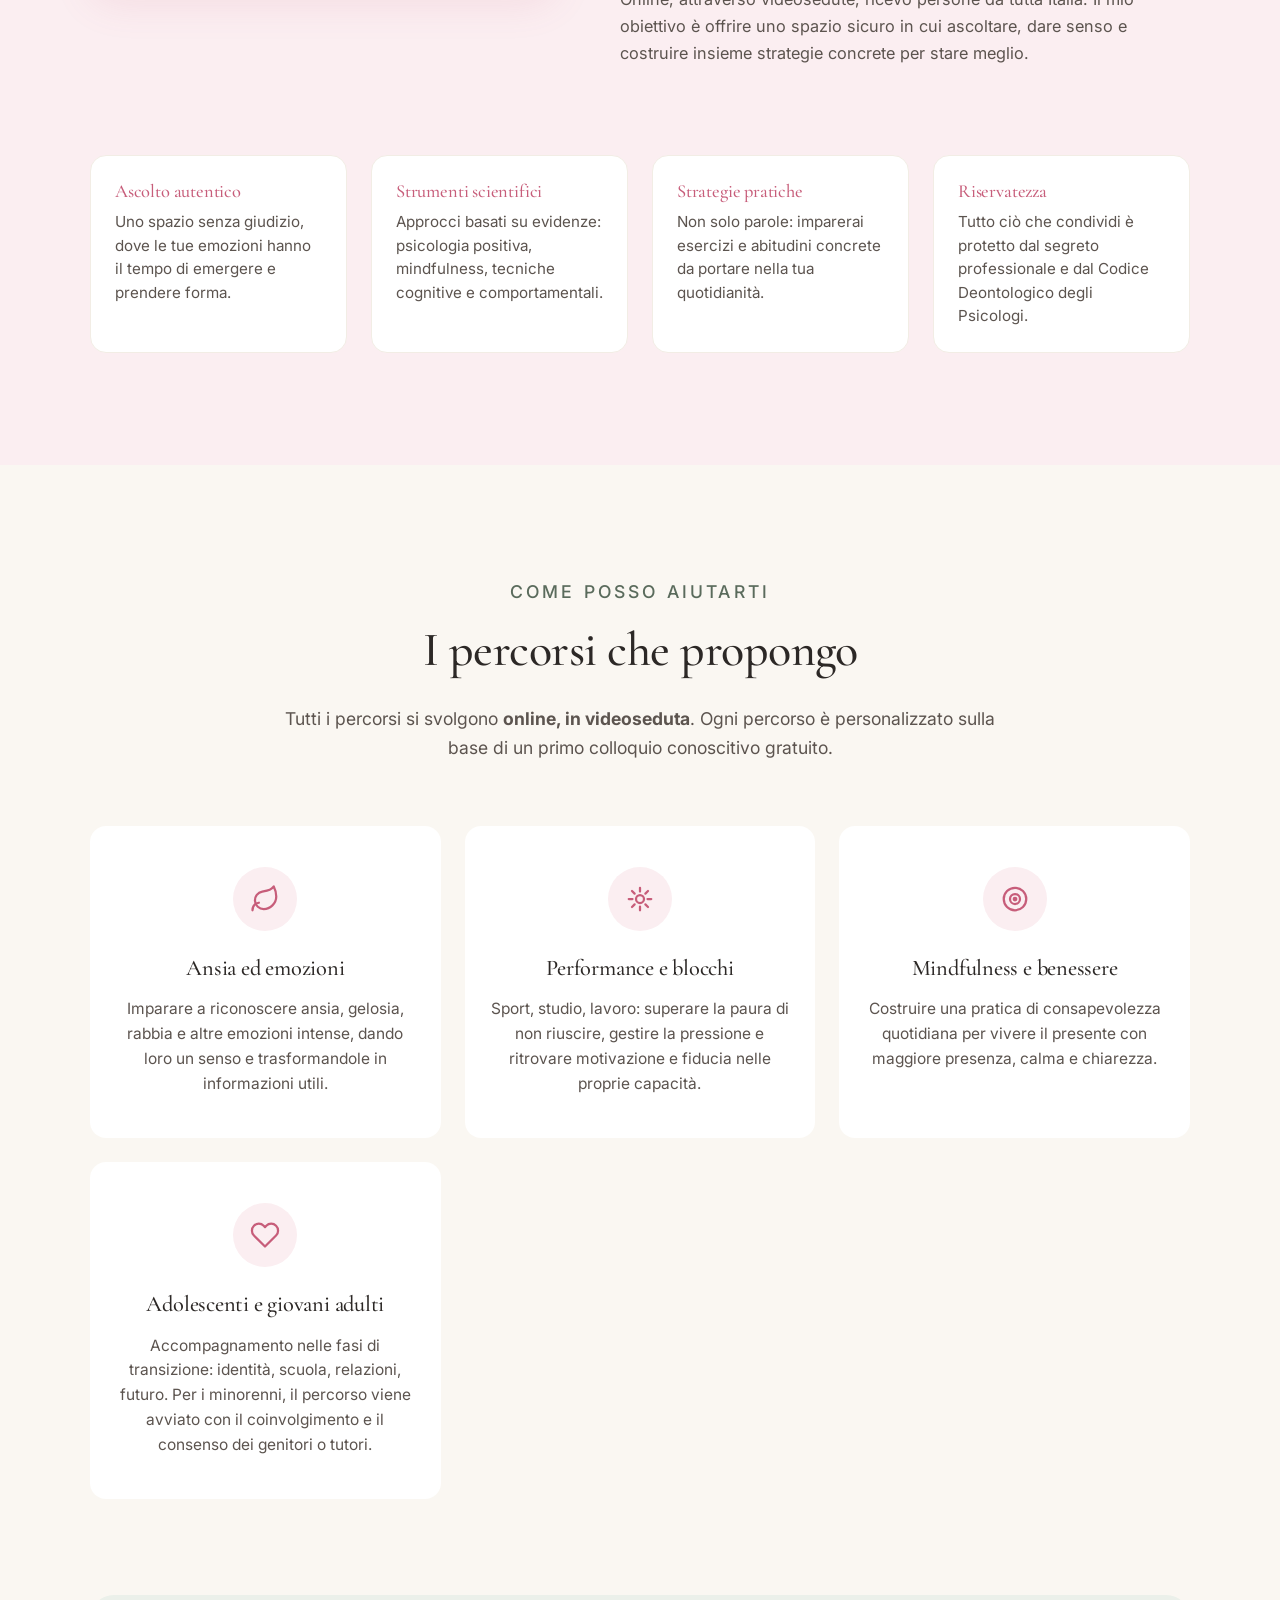
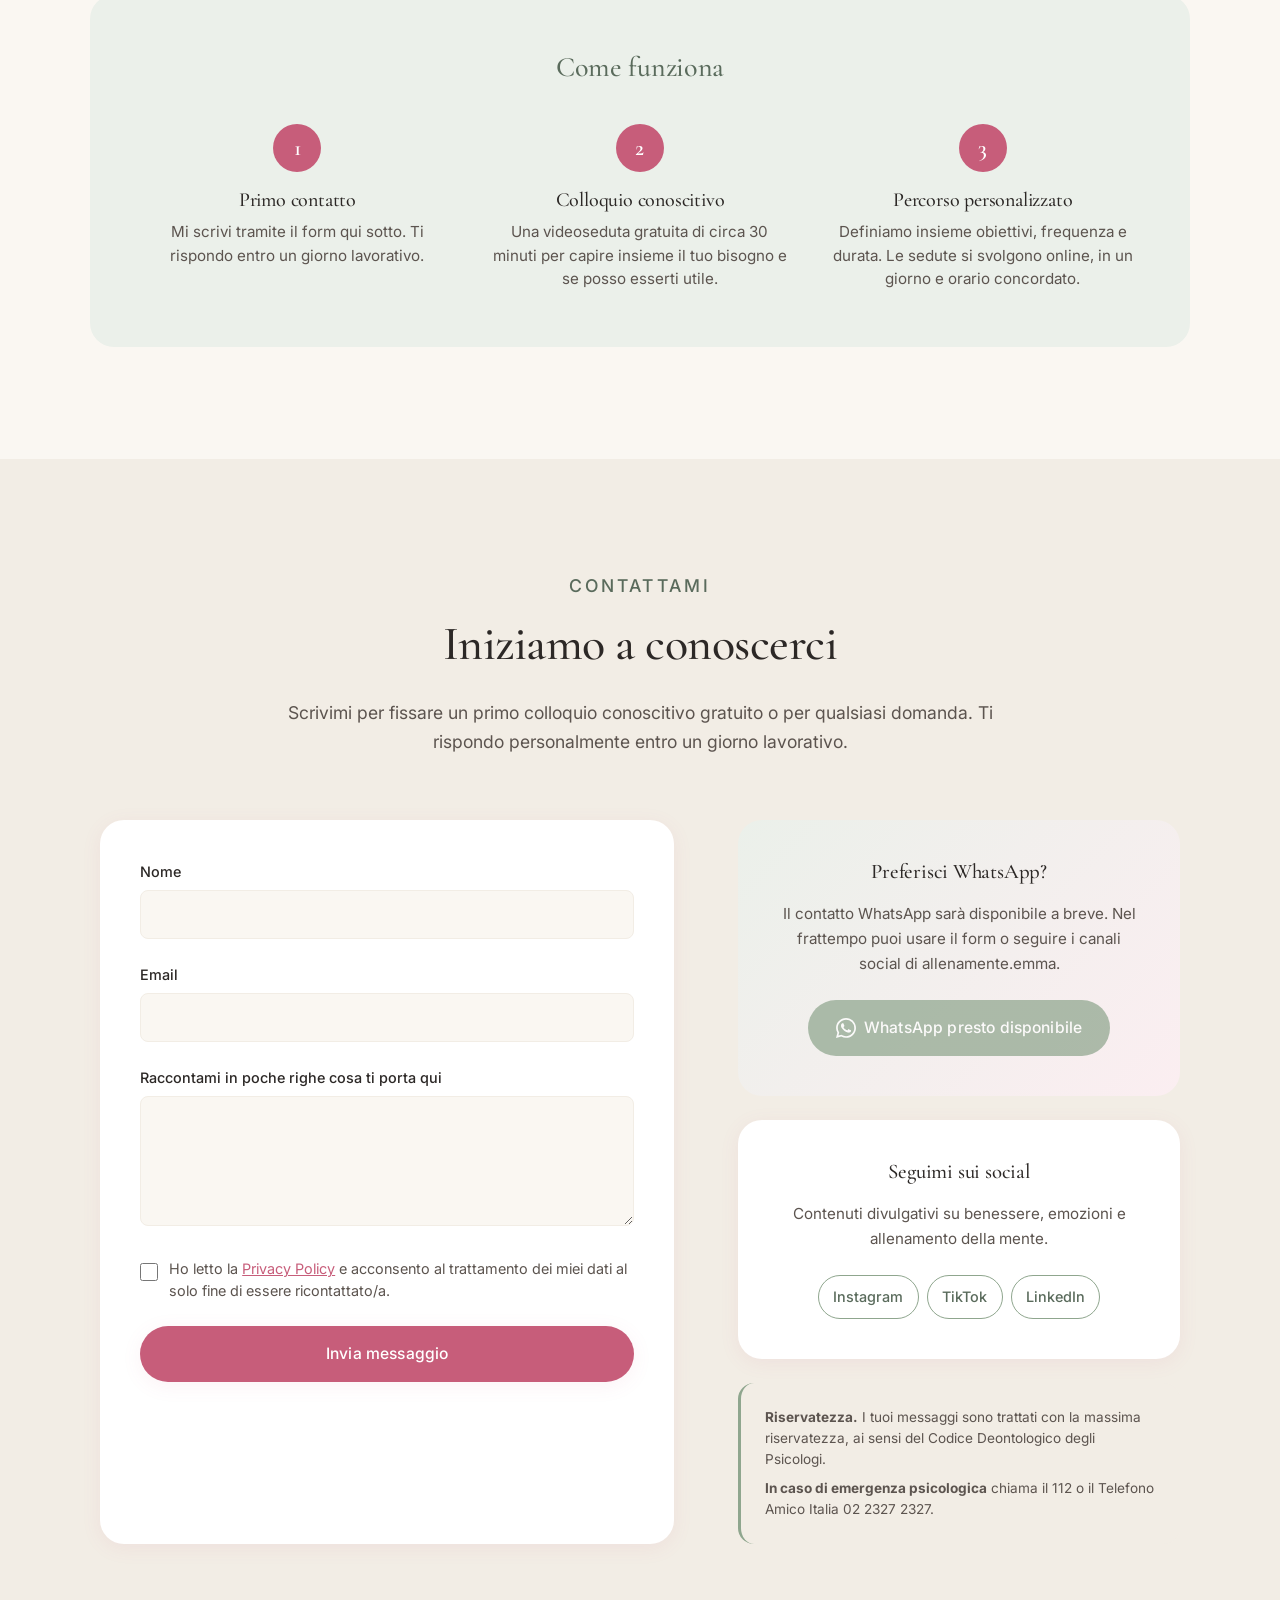
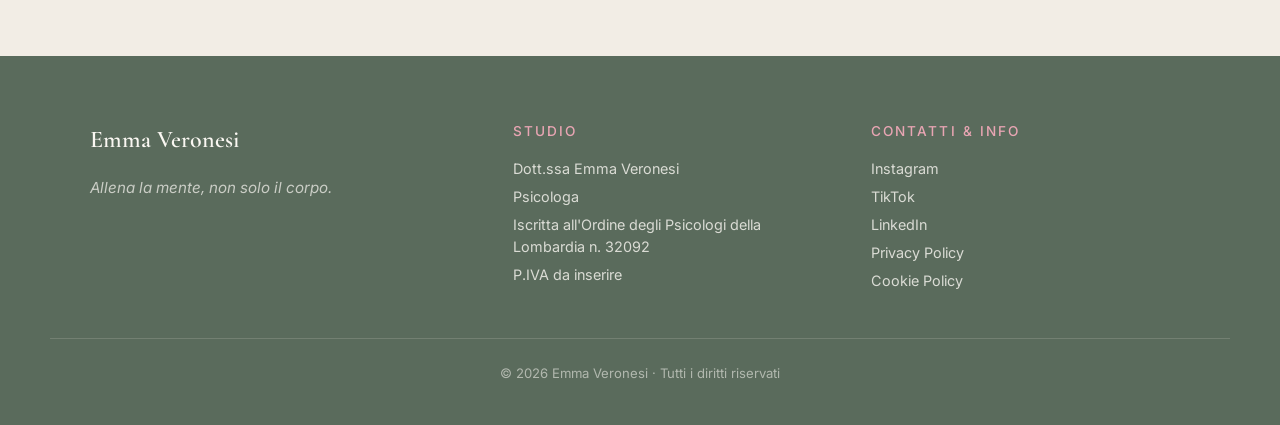
==== commit 9352d014: "Update Emma site content and contact details" ====
--- a/index.html
+++ b/index.html
@@ -105,7 +105,7 @@
       SEZIONE EMMA — chi è Emma, formazione, approccio
       =========================================================
       TESTO MODIFICABILE: titolo, ruolo, biografia, valori.
-      DATO DA AGGIORNARE: numero iscrizione Albo (cerca "[TBD]" qui sotto).
+      DATO PROFESSIONALE: numero iscrizione Albo.
     -->
     <section class="bg-velo" id="emma">
       <div class="container">
@@ -117,7 +117,7 @@
             <p class="eyebrow">Conosci Emma</p>
             <h2>Dott.ssa Emma Veronesi<br /><em style="font-style:italic;color:var(--rosa-camelia);font-weight:400;font-size:0.7em">Psicologa del Benessere</em></h2>
             <span class="emma-credenziali">
-              Iscritta all'Ordine degli Psicologi della Lombardia n. [TBD]
+              Iscritta all'Ordine degli Psicologi della Lombardia n. 32092
             </span>
 
             <p>
@@ -241,7 +241,8 @@
             <h3>Adolescenti e giovani adulti</h3>
             <p>
               Accompagnamento nelle fasi di transizione: identità, scuola, relazioni, futuro.
-              Uno spazio di parola dedicato anche a chi spesso non ne ha.
+              Per i minorenni, il percorso viene avviato con il coinvolgimento e il consenso
+              dei genitori o tutori.
             </p>
           </article>
         </div>
@@ -256,7 +257,7 @@
             <div class="passo">
               <div class="passo-numero">1</div>
               <h4>Primo contatto</h4>
-              <p>Mi scrivi tramite il form qui sotto o WhatsApp. Ti rispondo entro 48 ore lavorative.</p>
+              <p>Mi scrivi tramite il form qui sotto. Ti rispondo entro un giorno lavorativo.</p>
             </div>
             <div class="passo">
               <div class="passo-numero">2</div>
@@ -288,7 +289,7 @@
           <h2>Iniziamo a conoscerci</h2>
           <p>
             Scrivimi per fissare un primo colloquio conoscitivo gratuito o per qualsiasi domanda.
-            Ti rispondo personalmente entro 48 ore lavorative.
+            Ti rispondo personalmente entro un giorno lavorativo.
           </p>
         </header>
 
@@ -332,15 +333,25 @@
             <div class="whatsapp-card reveal">
               <h4>Preferisci WhatsApp?</h4>
               <p>
-                Se ti è più comodo, puoi scrivermi direttamente. Risponderò non
-                appena possibile, sempre nel rispetto della tua riservatezza.
+                Il contatto WhatsApp sarà disponibile a breve. Nel frattempo puoi usare il form
+                o seguire i canali social di allenamente.emma.
               </p>
-              <a href="#" data-whatsapp class="btn btn-whatsapp" target="_blank" rel="noopener">
+              <a href="#" data-whatsapp class="btn btn-whatsapp btn-disabled" aria-disabled="true" tabindex="-1">
                 <svg width="20" height="20" viewBox="0 0 24 24" fill="currentColor" aria-hidden="true">
                   <path d="M17.498 14.382c-.301-.15-1.767-.872-2.04-.971-.273-.101-.473-.15-.673.151-.197.295-.771.97-.944 1.17-.175.195-.349.21-.646.075-.3-.15-1.263-.465-2.403-1.485-.888-.795-1.484-1.77-1.66-2.07-.174-.3-.019-.465.13-.615.136-.135.301-.345.451-.523.146-.181.194-.301.297-.496.1-.21.049-.375-.025-.524-.075-.15-.672-1.62-.922-2.206-.24-.584-.487-.51-.672-.51-.172-.015-.371-.015-.571-.015-.2 0-.523.074-.797.359-.273.3-1.045 1.02-1.045 2.475s1.07 2.865 1.219 3.075c.149.18 2.095 3.195 5.076 4.485.713.3 1.27.48 1.704.629.714.227 1.365.195 1.88.121.574-.091 1.767-.721 2.016-1.426.255-.705.255-1.29.18-1.425-.074-.135-.27-.21-.57-.345m-5.446 7.443h-.016a9.87 9.87 0 0 1-5.031-1.378l-.36-.214-3.75.975 1.005-3.645-.239-.375a9.86 9.86 0 0 1-1.51-5.26c0-5.45 4.436-9.884 9.888-9.884 2.64 0 5.122 1.03 6.988 2.898a9.825 9.825 0 0 1 2.893 6.994c-.003 5.45-4.437 9.89-9.885 9.89M20.52 3.449C18.24 1.245 15.24 0 12.045 0 5.463 0 .104 5.334.101 11.893c0 2.096.549 4.14 1.595 5.945L0 24l6.335-1.652a12.062 12.062 0 0 0 5.71 1.447h.006c6.585 0 11.946-5.336 11.949-11.896 0-3.176-1.24-6.165-3.495-8.411"/>
                 </svg>
-                <span>Scrivimi su WhatsApp</span>
+                <span>WhatsApp presto disponibile</span>
               </a>
+            </div>
+
+            <div class="social-card reveal">
+              <h4>Seguimi sui social</h4>
+              <p>Contenuti divulgativi su benessere, emozioni e allenamento della mente.</p>
+              <div class="social-links" aria-label="Canali social">
+                <a href="https://www.instagram.com/allenamente.emma/" target="_blank" rel="noopener">Instagram</a>
+                <a href="https://www.tiktok.com/@allenamente.emma" target="_blank" rel="noopener">TikTok</a>
+                <a href="https://www.linkedin.com/in/emma-veronesi/" target="_blank" rel="noopener">LinkedIn</a>
+              </div>
             </div>
 
             <div class="avviso-riservatezza">
@@ -364,10 +375,8 @@
     ===========================================================
     FOOTER — dati professionali obbligatori per legge
     ===========================================================
-    DATI DA AGGIORNARE (cerca "[TBD]" qui sotto):
-    - Numero iscrizione Albo
+    DATI DA AGGIORNARE:
     - P.IVA
-    - Email
   -->
   <footer class="site-footer">
     <div class="container">
@@ -380,13 +389,15 @@
         <h5>Studio</h5>
         <p>Dott.ssa Emma Veronesi</p>
         <p>Psicologa</p>
-        <p>Iscritta all'Ordine degli Psicologi della Lombardia n. [TBD]</p>
-        <p>P.IVA [TBD]</p>
+        <p>Iscritta all'Ordine degli Psicologi della Lombardia n. 32092</p>
+        <p>P.IVA da inserire</p>
       </div>
 
       <div class="footer-col">
         <h5>Contatti & Info</h5>
-        <p><a href="mailto:[TBD-EMAIL]">[TBD-EMAIL]</a></p>
+        <p><a href="https://www.instagram.com/allenamente.emma/" target="_blank" rel="noopener">Instagram</a></p>
+        <p><a href="https://www.tiktok.com/@allenamente.emma" target="_blank" rel="noopener">TikTok</a></p>
+        <p><a href="https://www.linkedin.com/in/emma-veronesi/" target="_blank" rel="noopener">LinkedIn</a></p>
         <p><a href="privacy.html">Privacy Policy</a></p>
         <p><a href="cookie.html">Cookie Policy</a></p>
       </div>
--- a/assets/css/styles.css
+++ b/assets/css/styles.css
@@ -187,6 +187,16 @@
   transform: translateY(-2px);
 }
 
+.btn-disabled,
+.btn-disabled:hover {
+  background-color: var(--verde-salvia);
+  color: var(--bianco);
+  cursor: not-allowed;
+  opacity: 0.72;
+  transform: none;
+  box-shadow: none;
+}
+
 /* ---------- Header / Navigation ---------- */
 .site-header {
   position: fixed;
@@ -697,6 +707,49 @@
   margin-bottom: var(--space-m);
 }
 
+.social-card {
+  background-color: var(--bianco);
+  padding: var(--space-l);
+  border-radius: var(--radius-l);
+  text-align: center;
+  box-shadow: var(--shadow-soft);
+}
+
+.social-card h4 {
+  font-family: var(--font-serif);
+  font-size: 1.3rem;
+  margin-bottom: var(--space-s);
+  color: var(--testo);
+}
+
+.social-card p {
+  font-size: 0.95rem;
+  margin-bottom: var(--space-m);
+}
+
+.social-links {
+  display: flex;
+  flex-wrap: wrap;
+  justify-content: center;
+  gap: var(--space-xs);
+}
+
+.social-links a {
+  display: inline-flex;
+  align-items: center;
+  justify-content: center;
+  padding: 0.55rem 0.9rem;
+  border-radius: var(--radius-pill);
+  border: 1px solid var(--verde-salvia);
+  color: var(--verde-foglia);
+  font-size: 0.9rem;
+  font-weight: 500;
+}
+
+.social-links a:hover {
+  background-color: var(--verde-velo);
+}
+
 .avviso-riservatezza {
   background-color: var(--crema-scuro);
   padding: var(--space-m);
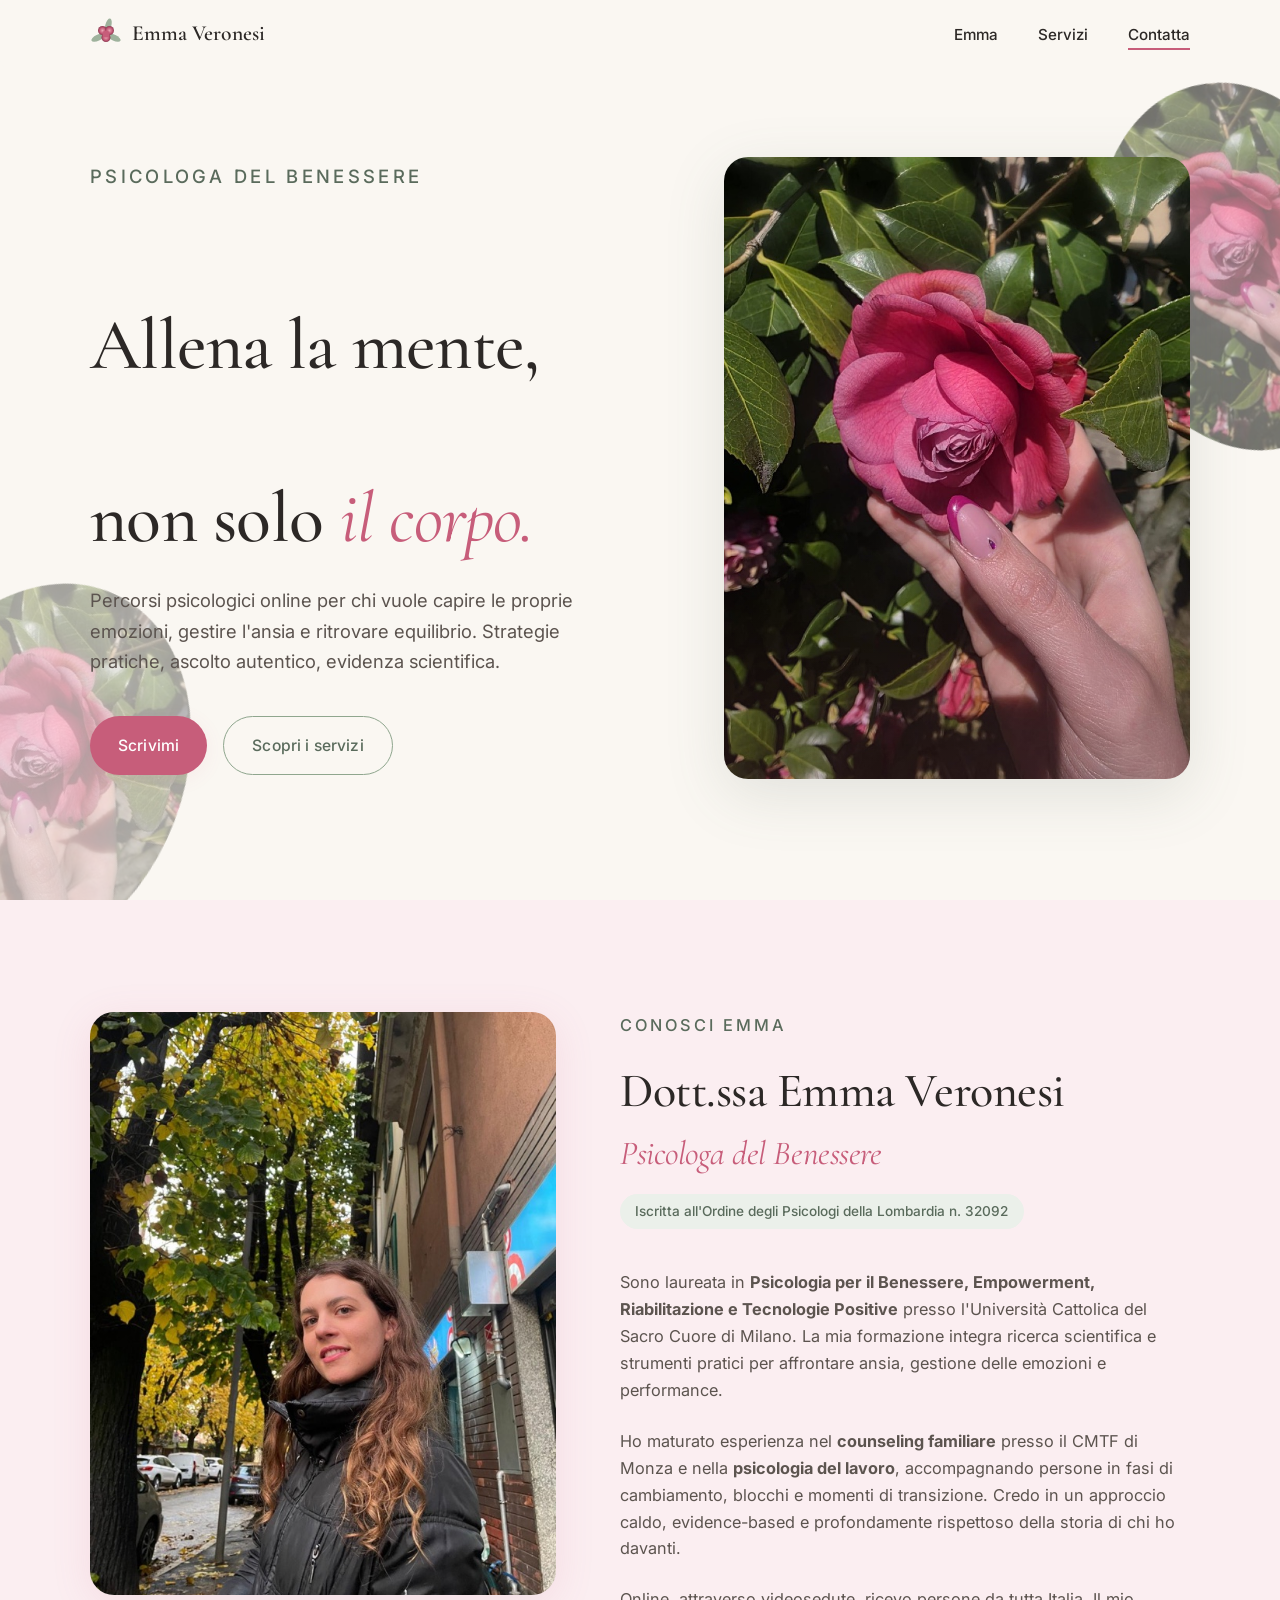
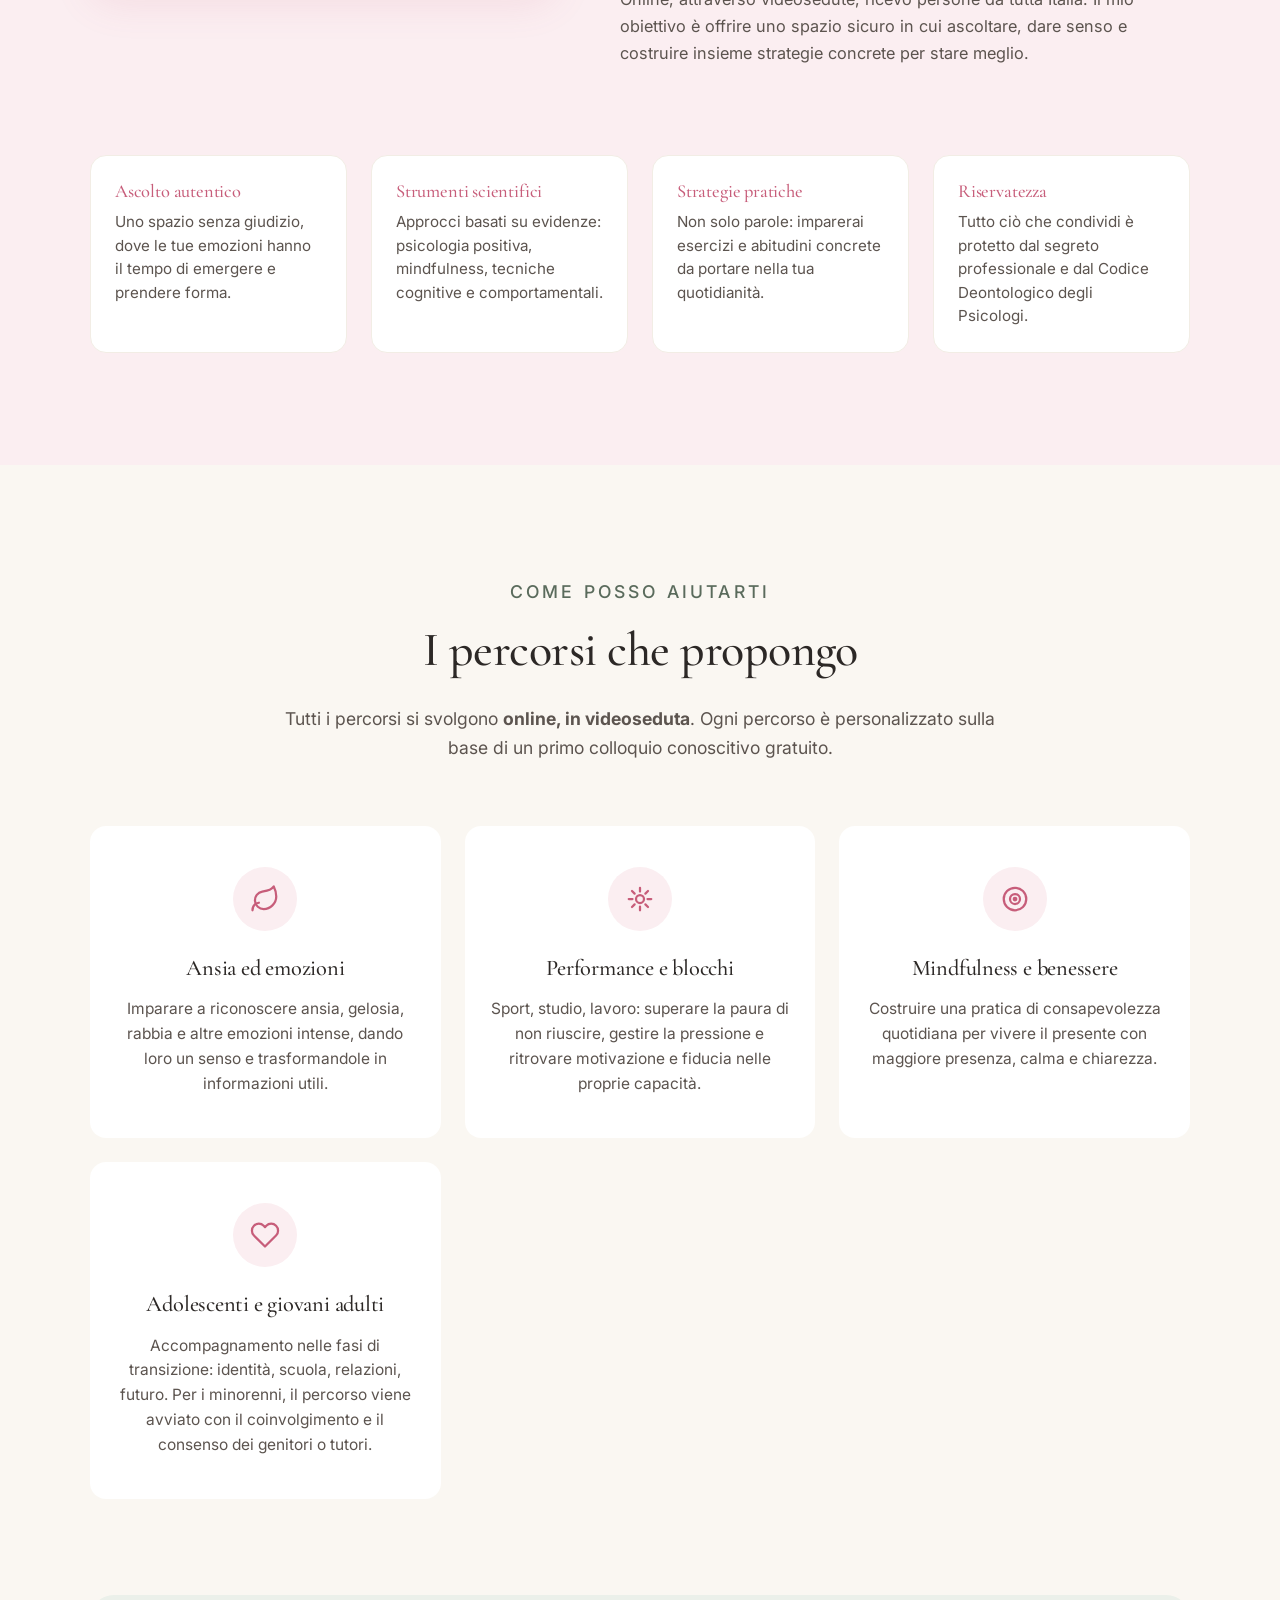
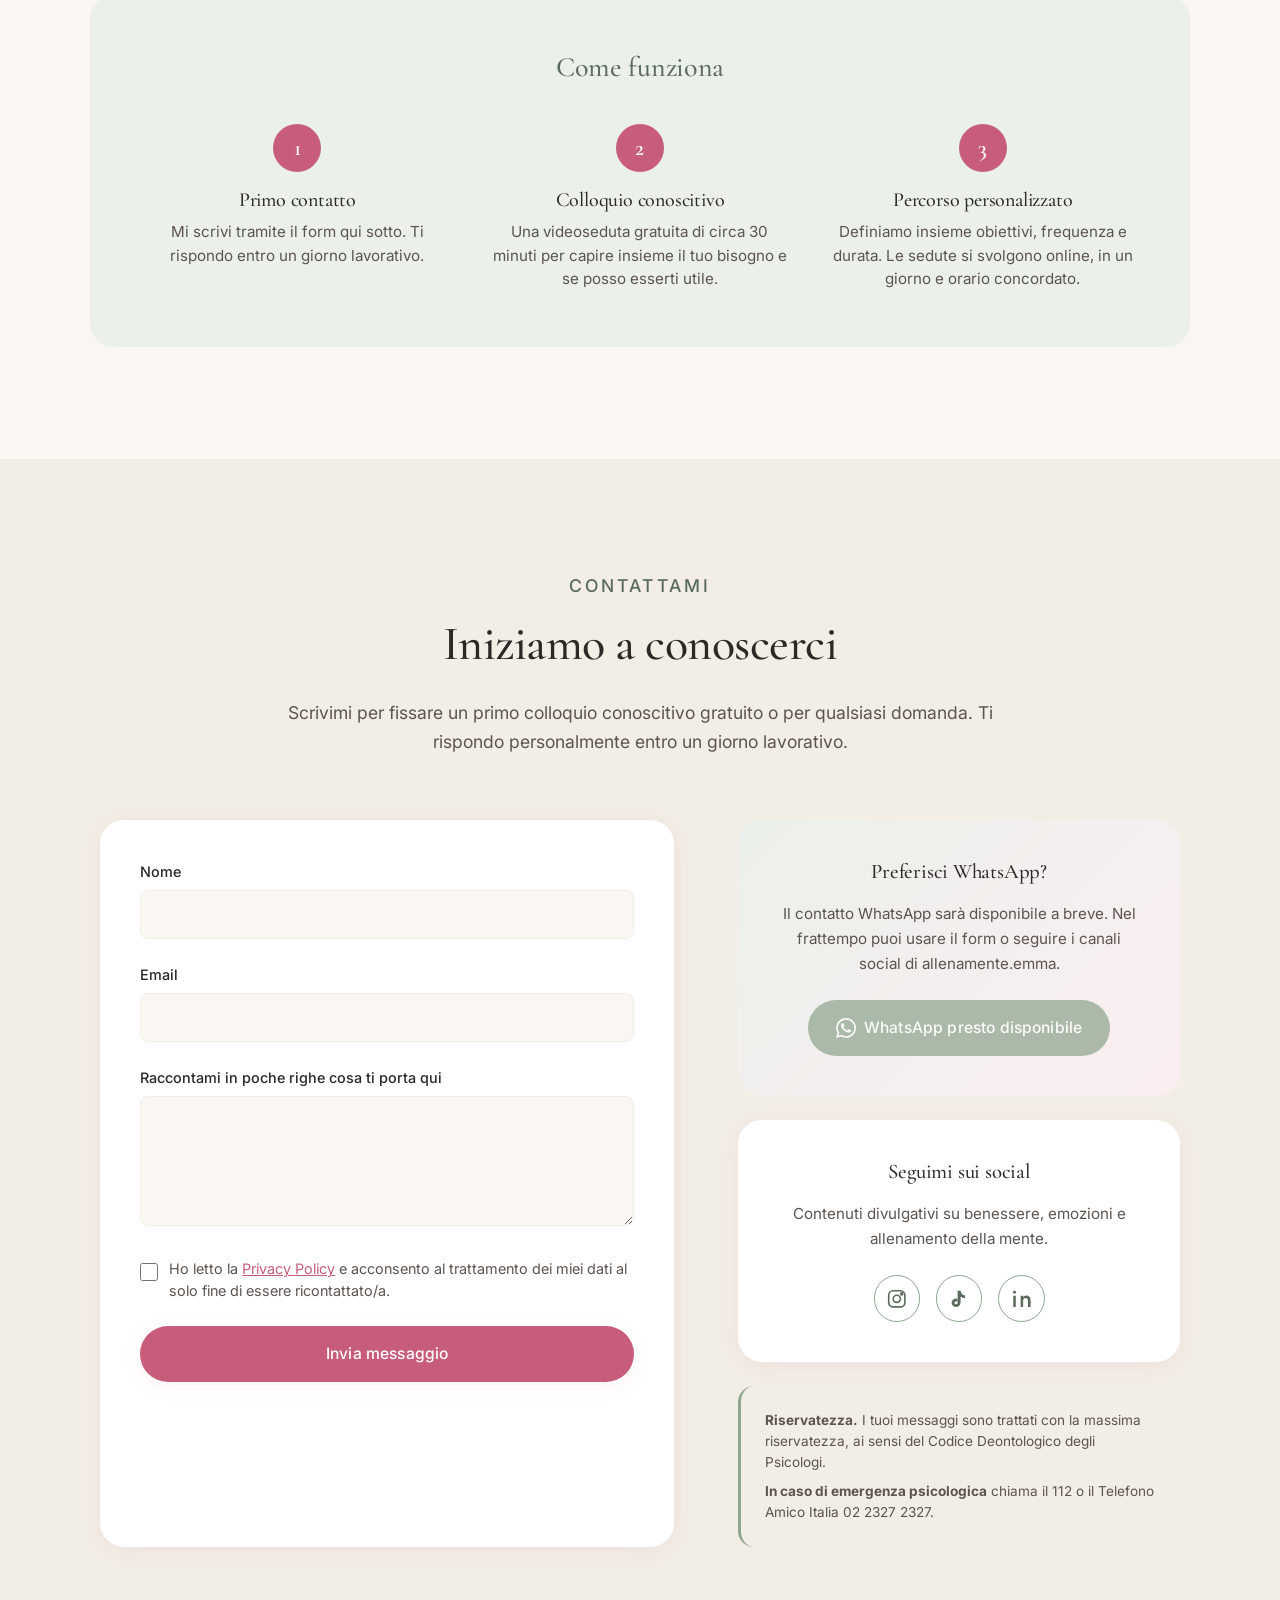
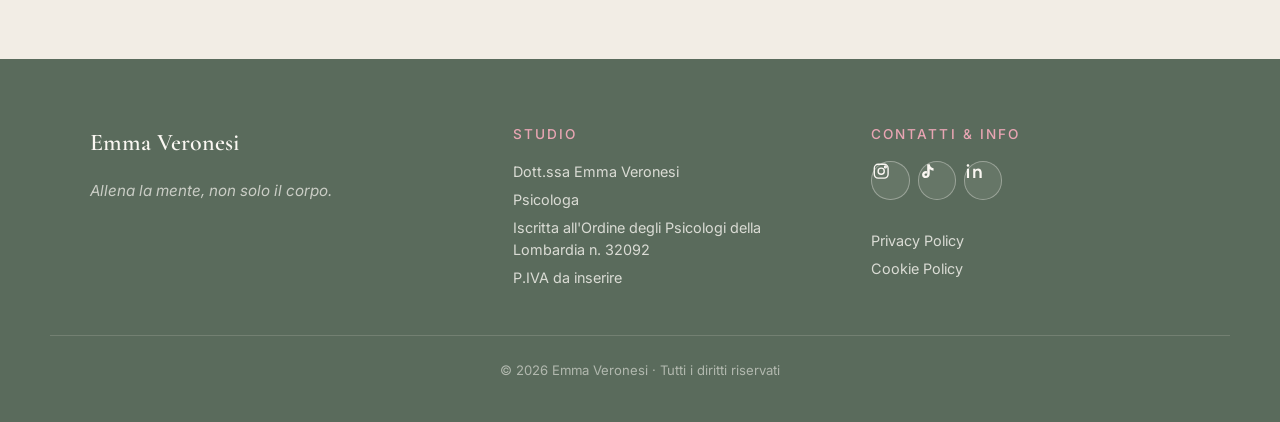
==== commit b7a939d9: "Use social icons for profile links" ====
--- a/index.html
+++ b/index.html
@@ -347,10 +347,24 @@
             <div class="social-card reveal">
               <h4>Seguimi sui social</h4>
               <p>Contenuti divulgativi su benessere, emozioni e allenamento della mente.</p>
-              <div class="social-links" aria-label="Canali social">
-                <a href="https://www.instagram.com/allenamente.emma/" target="_blank" rel="noopener">Instagram</a>
-                <a href="https://www.tiktok.com/@allenamente.emma" target="_blank" rel="noopener">TikTok</a>
-                <a href="https://www.linkedin.com/in/emma-veronesi/" target="_blank" rel="noopener">LinkedIn</a>
+              <div class="social-links social-links-icons" aria-label="Canali social">
+                <a class="social-icon-link social-instagram" href="https://www.instagram.com/allenamente.emma/" target="_blank" rel="noopener" aria-label="Instagram di allenamente.emma">
+                  <svg viewBox="0 0 24 24" aria-hidden="true">
+                    <rect x="3" y="3" width="18" height="18" rx="5" />
+                    <circle cx="12" cy="12" r="4" />
+                    <circle cx="17.5" cy="6.5" r="1.2" />
+                  </svg>
+                </a>
+                <a class="social-icon-link social-tiktok" href="https://www.tiktok.com/@allenamente.emma" target="_blank" rel="noopener" aria-label="TikTok di allenamente.emma">
+                  <svg viewBox="0 0 24 24" aria-hidden="true">
+                    <path d="M14 3c.4 3 2.1 4.9 5 5.2v3.1c-1.8-.1-3.4-.7-5-1.8v6.2c0 3.2-2.2 5.3-5.2 5.3-2.8 0-4.8-1.9-4.8-4.5 0-2.8 2.2-4.7 5.2-4.7.4 0 .8 0 1.1.1v3.3c-.4-.1-.8-.2-1.2-.2-1.1 0-1.9.6-1.9 1.5s.7 1.5 1.7 1.5c1.1 0 1.8-.7 1.8-2V3h3.3Z" />
+                  </svg>
+                </a>
+                <a class="social-icon-link social-linkedin" href="https://www.linkedin.com/in/emma-veronesi/" target="_blank" rel="noopener" aria-label="LinkedIn di Emma Veronesi">
+                  <svg viewBox="0 0 24 24" aria-hidden="true">
+                    <path d="M5.3 8.7H2.5V21h2.8V8.7ZM3.9 3C2.9 3 2.2 3.7 2.2 4.6s.7 1.6 1.7 1.6 1.7-.7 1.7-1.6S4.9 3 3.9 3ZM21.8 14c0-3.7-2-5.6-4.7-5.6-2.1 0-3.1 1.2-3.6 2V8.7h-2.8V21h2.8v-6.8c0-1.8 1-3 2.5-3s2.9 1.1 2.9 3.1V21h2.9v-7Z" />
+                  </svg>
+                </a>
               </div>
             </div>
 
@@ -395,9 +409,25 @@
 
       <div class="footer-col">
         <h5>Contatti & Info</h5>
-        <p><a href="https://www.instagram.com/allenamente.emma/" target="_blank" rel="noopener">Instagram</a></p>
-        <p><a href="https://www.tiktok.com/@allenamente.emma" target="_blank" rel="noopener">TikTok</a></p>
-        <p><a href="https://www.linkedin.com/in/emma-veronesi/" target="_blank" rel="noopener">LinkedIn</a></p>
+        <div class="footer-social-links" aria-label="Canali social">
+          <a class="social-icon-link social-instagram" href="https://www.instagram.com/allenamente.emma/" target="_blank" rel="noopener" aria-label="Instagram di allenamente.emma">
+            <svg viewBox="0 0 24 24" aria-hidden="true">
+              <rect x="3" y="3" width="18" height="18" rx="5" />
+              <circle cx="12" cy="12" r="4" />
+              <circle cx="17.5" cy="6.5" r="1.2" />
+            </svg>
+          </a>
+          <a class="social-icon-link social-tiktok" href="https://www.tiktok.com/@allenamente.emma" target="_blank" rel="noopener" aria-label="TikTok di allenamente.emma">
+            <svg viewBox="0 0 24 24" aria-hidden="true">
+              <path d="M14 3c.4 3 2.1 4.9 5 5.2v3.1c-1.8-.1-3.4-.7-5-1.8v6.2c0 3.2-2.2 5.3-5.2 5.3-2.8 0-4.8-1.9-4.8-4.5 0-2.8 2.2-4.7 5.2-4.7.4 0 .8 0 1.1.1v3.3c-.4-.1-.8-.2-1.2-.2-1.1 0-1.9.6-1.9 1.5s.7 1.5 1.7 1.5c1.1 0 1.8-.7 1.8-2V3h3.3Z" />
+            </svg>
+          </a>
+          <a class="social-icon-link social-linkedin" href="https://www.linkedin.com/in/emma-veronesi/" target="_blank" rel="noopener" aria-label="LinkedIn di Emma Veronesi">
+            <svg viewBox="0 0 24 24" aria-hidden="true">
+              <path d="M5.3 8.7H2.5V21h2.8V8.7ZM3.9 3C2.9 3 2.2 3.7 2.2 4.6s.7 1.6 1.7 1.6 1.7-.7 1.7-1.6S4.9 3 3.9 3ZM21.8 14c0-3.7-2-5.6-4.7-5.6-2.1 0-3.1 1.2-3.6 2V8.7h-2.8V21h2.8v-6.8c0-1.8 1-3 2.5-3s2.9 1.1 2.9 3.1V21h2.9v-7Z" />
+            </svg>
+          </a>
+        </div>
         <p><a href="privacy.html">Privacy Policy</a></p>
         <p><a href="cookie.html">Cookie Policy</a></p>
       </div>
--- a/assets/css/styles.css
+++ b/assets/css/styles.css
@@ -750,6 +750,77 @@
   background-color: var(--verde-velo);
 }
 
+.social-links-icons {
+  gap: var(--space-s);
+}
+
+.social-icon-link {
+  display: inline-flex;
+  align-items: center;
+  justify-content: center;
+  width: 2.9rem;
+  height: 2.9rem;
+  padding: 0;
+  border-radius: 50%;
+}
+
+.social-links .social-icon-link {
+  padding: 0;
+}
+
+.social-icon-link svg {
+  width: 1.35rem;
+  height: 1.35rem;
+  fill: none;
+  stroke: currentColor;
+  stroke-width: 1.8;
+  stroke-linecap: round;
+  stroke-linejoin: round;
+}
+
+.social-tiktok svg,
+.social-linkedin svg {
+  fill: currentColor;
+  stroke: none;
+}
+
+.social-instagram {
+  color: #C13584;
+}
+
+.social-tiktok {
+  color: #111111;
+}
+
+.social-linkedin {
+  color: #0A66C2;
+}
+
+.footer-social-links {
+  display: flex;
+  gap: var(--space-xs);
+  margin-bottom: var(--space-m);
+}
+
+.footer-social-links .social-icon-link {
+  width: 2.4rem;
+  height: 2.4rem;
+  border: 1px solid rgba(250, 247, 242, 0.35);
+  color: var(--crema);
+  background-color: rgba(250, 247, 242, 0.08);
+}
+
+.footer-social-links .social-icon-link:hover {
+  border-color: var(--rosa-cipria);
+  color: var(--rosa-cipria);
+  background-color: rgba(250, 247, 242, 0.14);
+}
+
+.footer-social-links .social-icon-link svg {
+  width: 1.15rem;
+  height: 1.15rem;
+}
+
 .avviso-riservatezza {
   background-color: var(--crema-scuro);
   padding: var(--space-m);
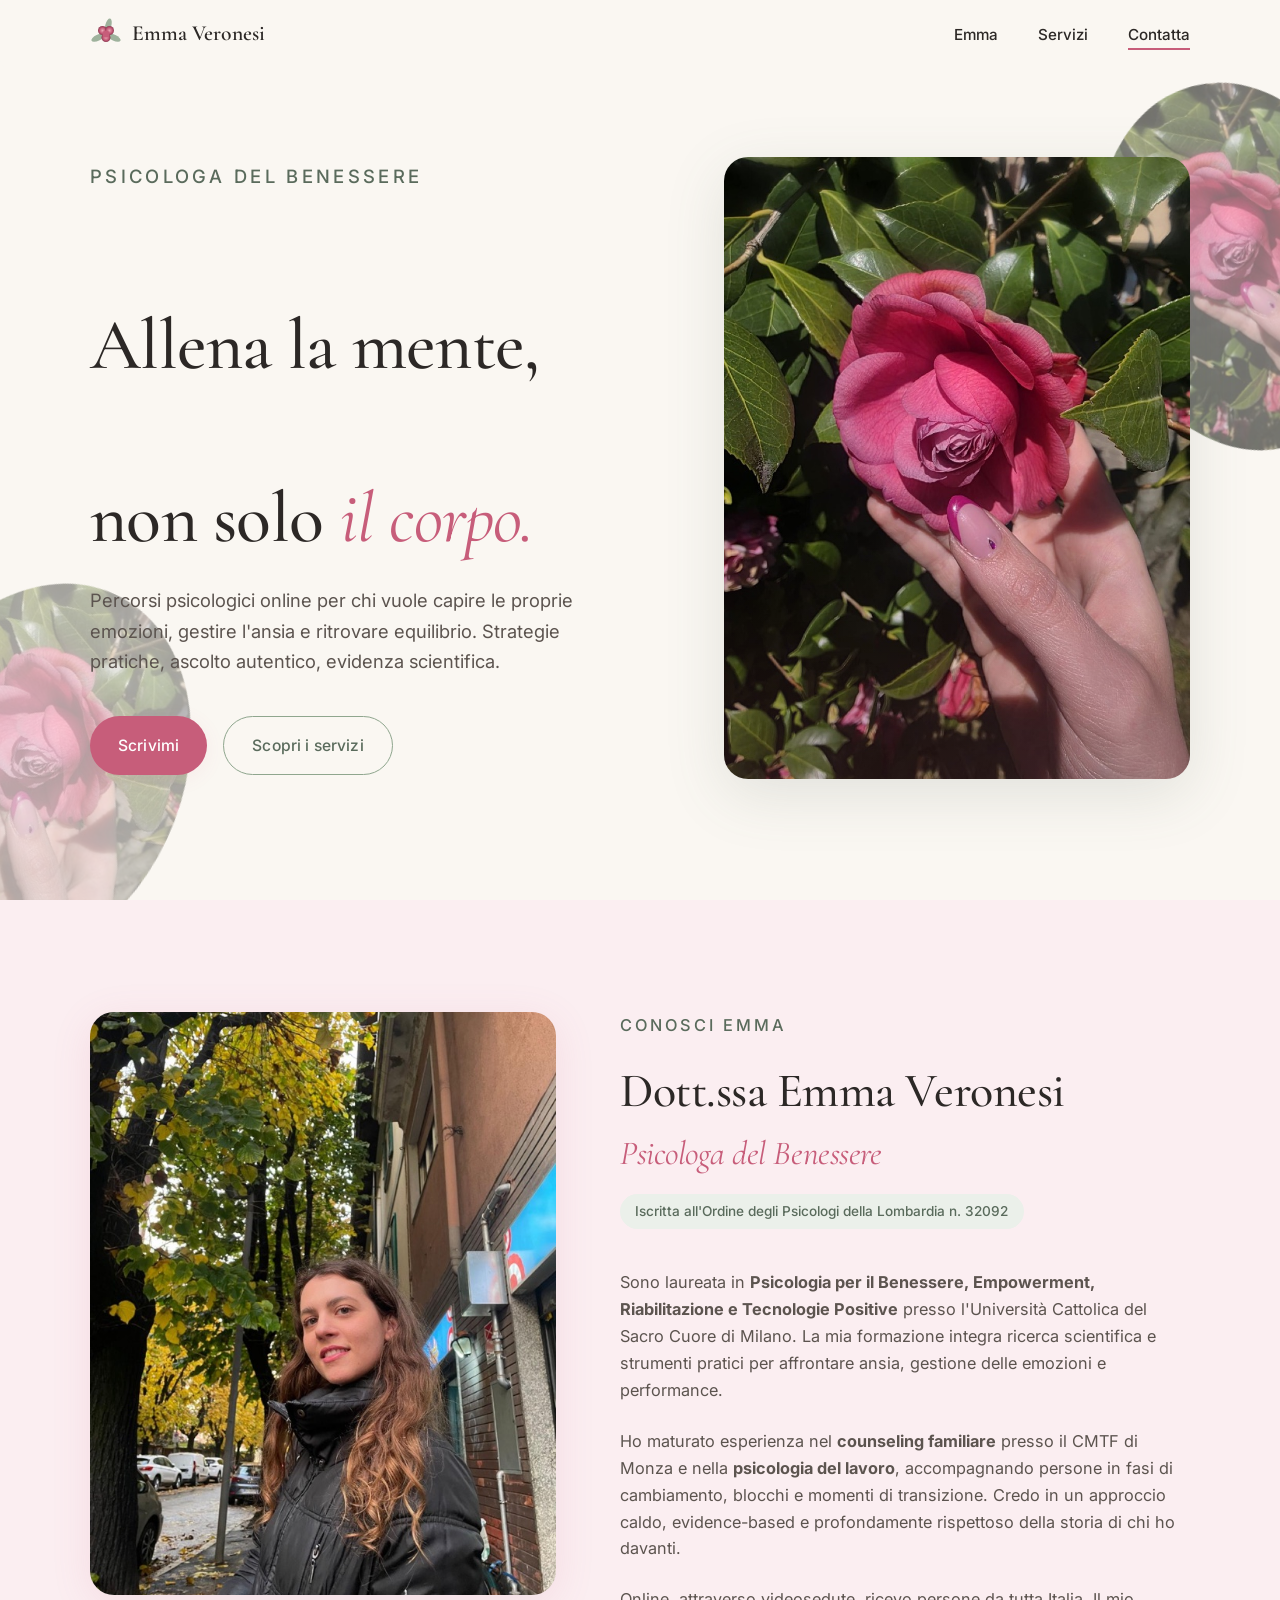
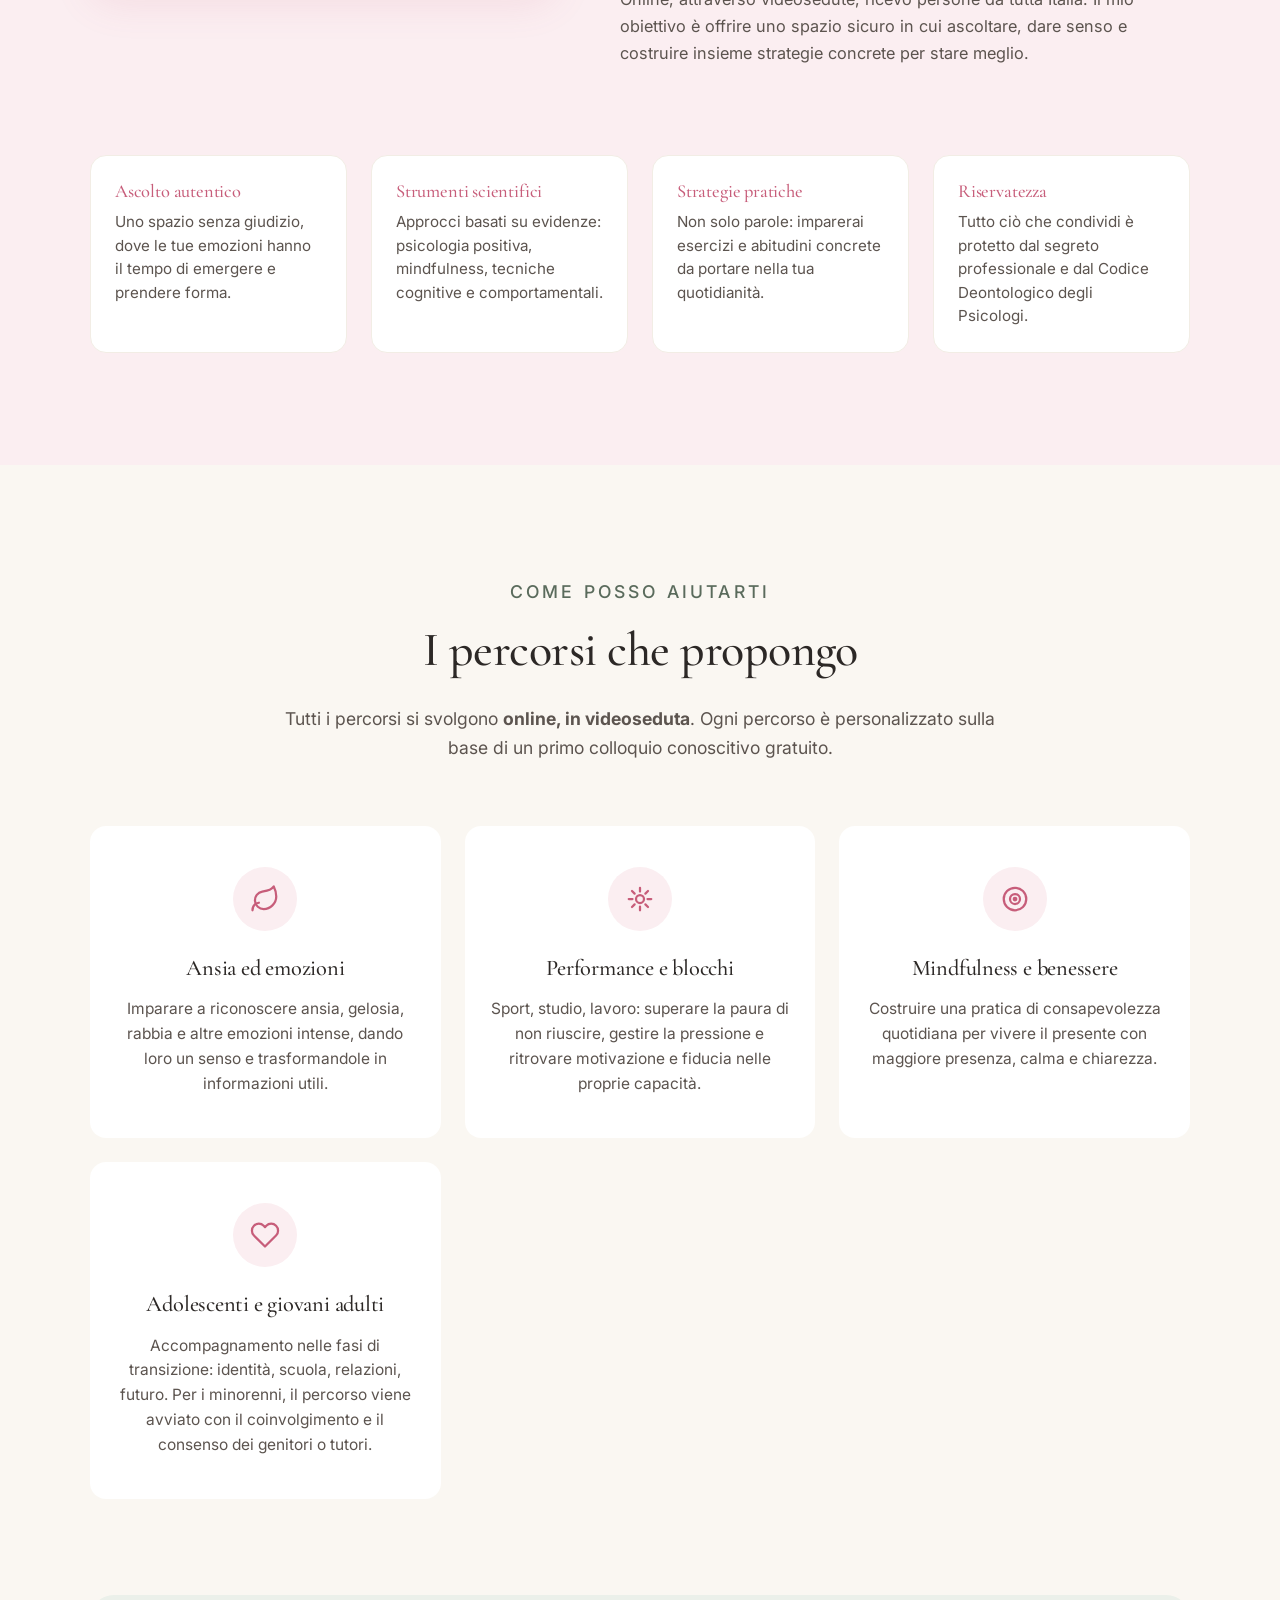
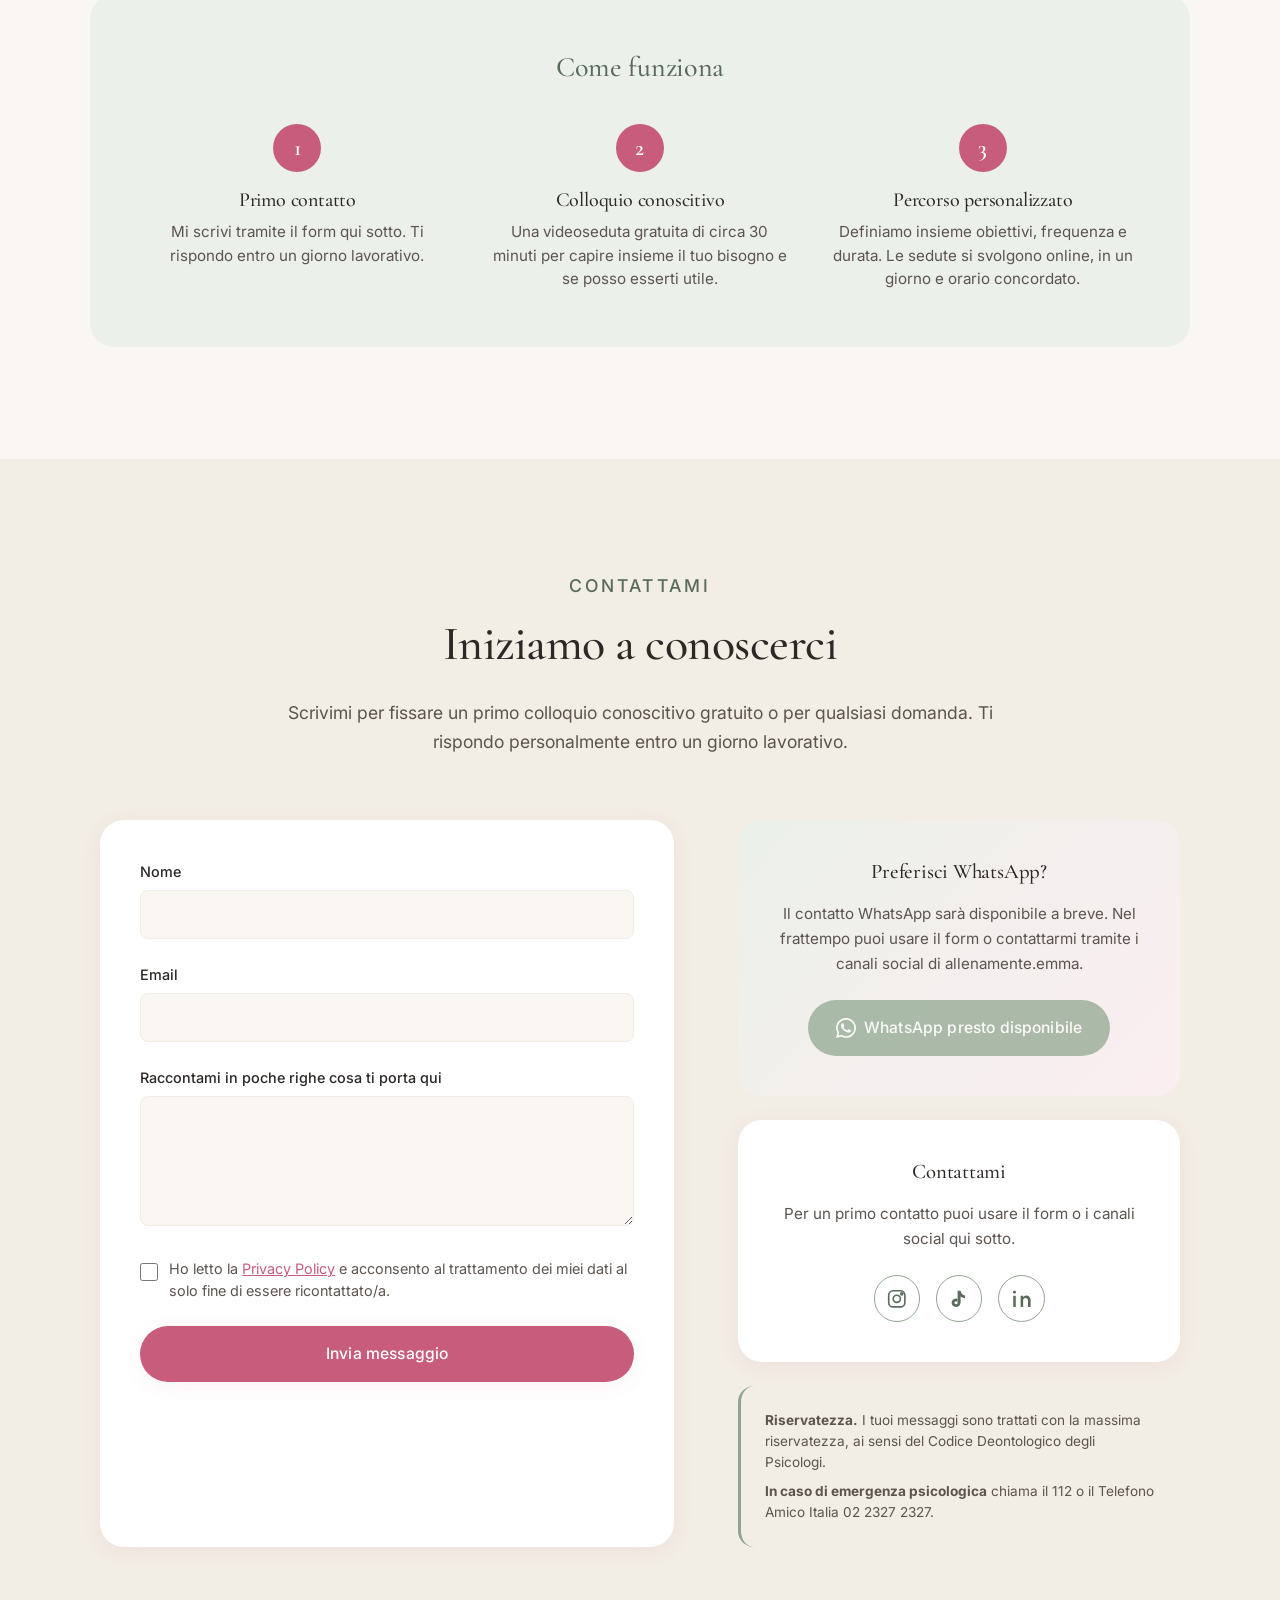
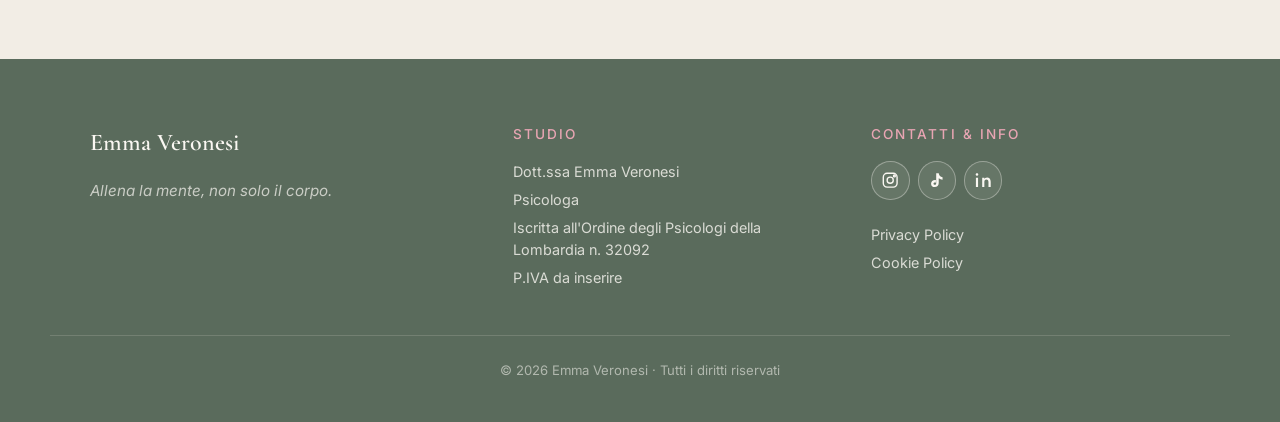
==== commit 319494d4: "Refine social contact icons" ====
--- a/index.html
+++ b/index.html
@@ -334,7 +334,7 @@
               <h4>Preferisci WhatsApp?</h4>
               <p>
                 Il contatto WhatsApp sarà disponibile a breve. Nel frattempo puoi usare il form
-                o seguire i canali social di allenamente.emma.
+                o contattarmi tramite i canali social di allenamente.emma.
               </p>
               <a href="#" data-whatsapp class="btn btn-whatsapp btn-disabled" aria-disabled="true" tabindex="-1">
                 <svg width="20" height="20" viewBox="0 0 24 24" fill="currentColor" aria-hidden="true">
@@ -345,8 +345,8 @@
             </div>
 
             <div class="social-card reveal">
-              <h4>Seguimi sui social</h4>
-              <p>Contenuti divulgativi su benessere, emozioni e allenamento della mente.</p>
+              <h4>Contattami</h4>
+              <p>Per un primo contatto puoi usare il form o i canali social qui sotto.</p>
               <div class="social-links social-links-icons" aria-label="Canali social">
                 <a class="social-icon-link social-instagram" href="https://www.instagram.com/allenamente.emma/" target="_blank" rel="noopener" aria-label="Instagram di allenamente.emma">
                   <svg viewBox="0 0 24 24" aria-hidden="true">
--- a/assets/css/styles.css
+++ b/assets/css/styles.css
@@ -885,6 +885,14 @@
   color: var(--rosa-cipria);
 }
 
+.footer-col .footer-social-links .social-icon-link {
+  display: inline-flex;
+  align-items: center;
+  justify-content: center;
+  margin-bottom: 0;
+  line-height: 1;
+}
+
 .footer-bottom {
   max-width: var(--content-max);
   margin: var(--space-l) auto 0;
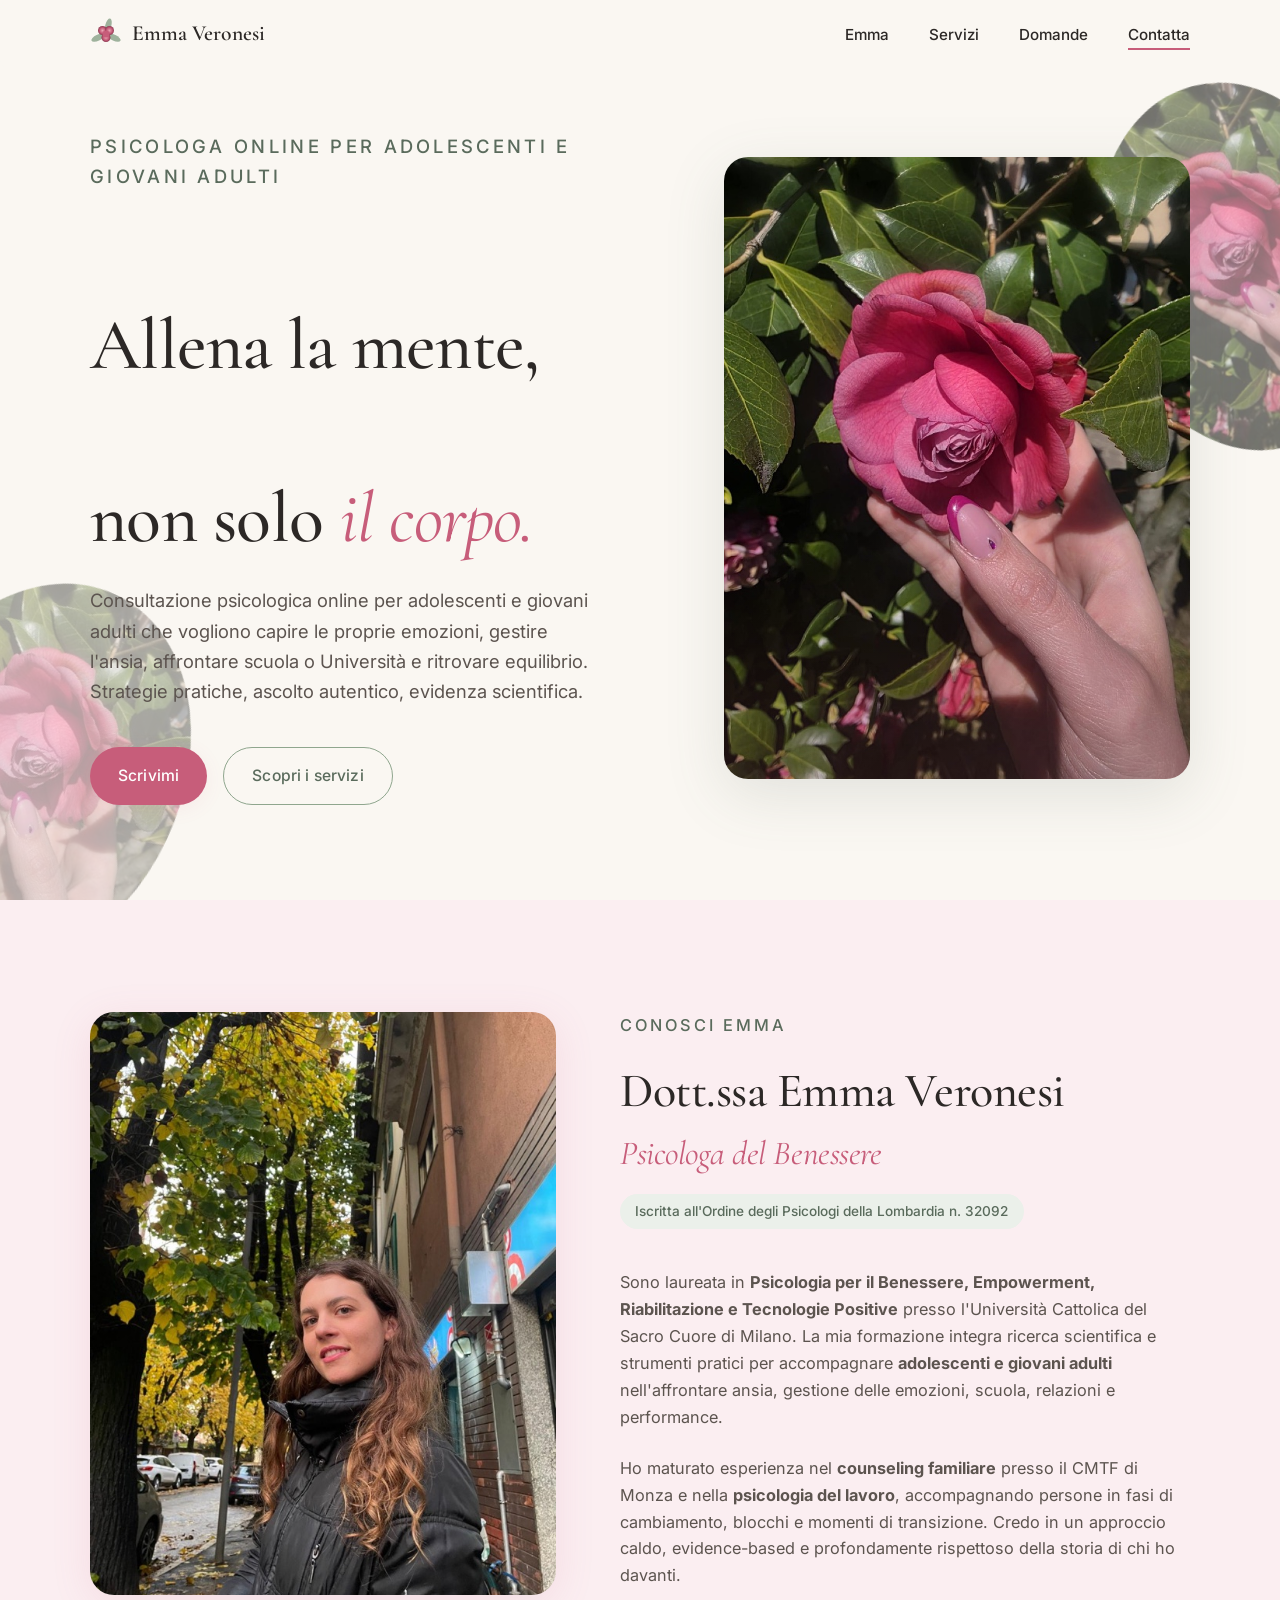
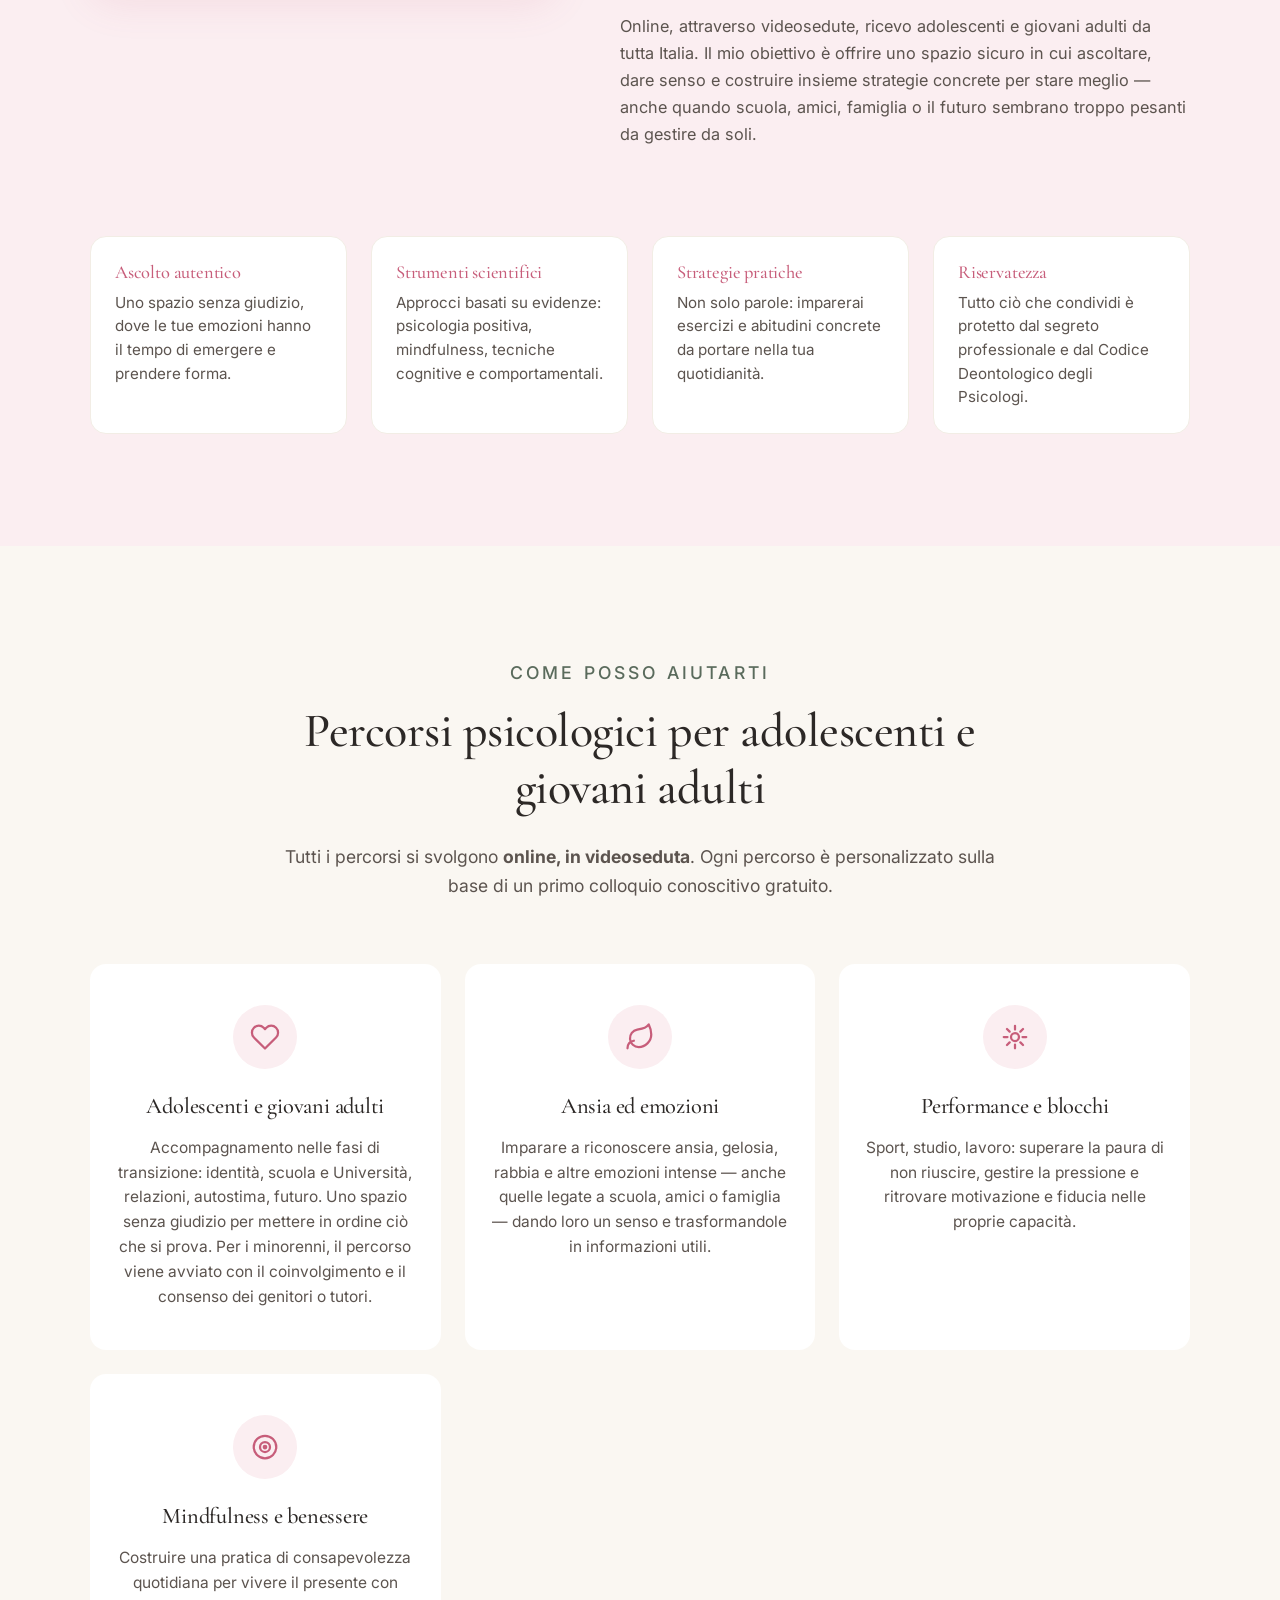
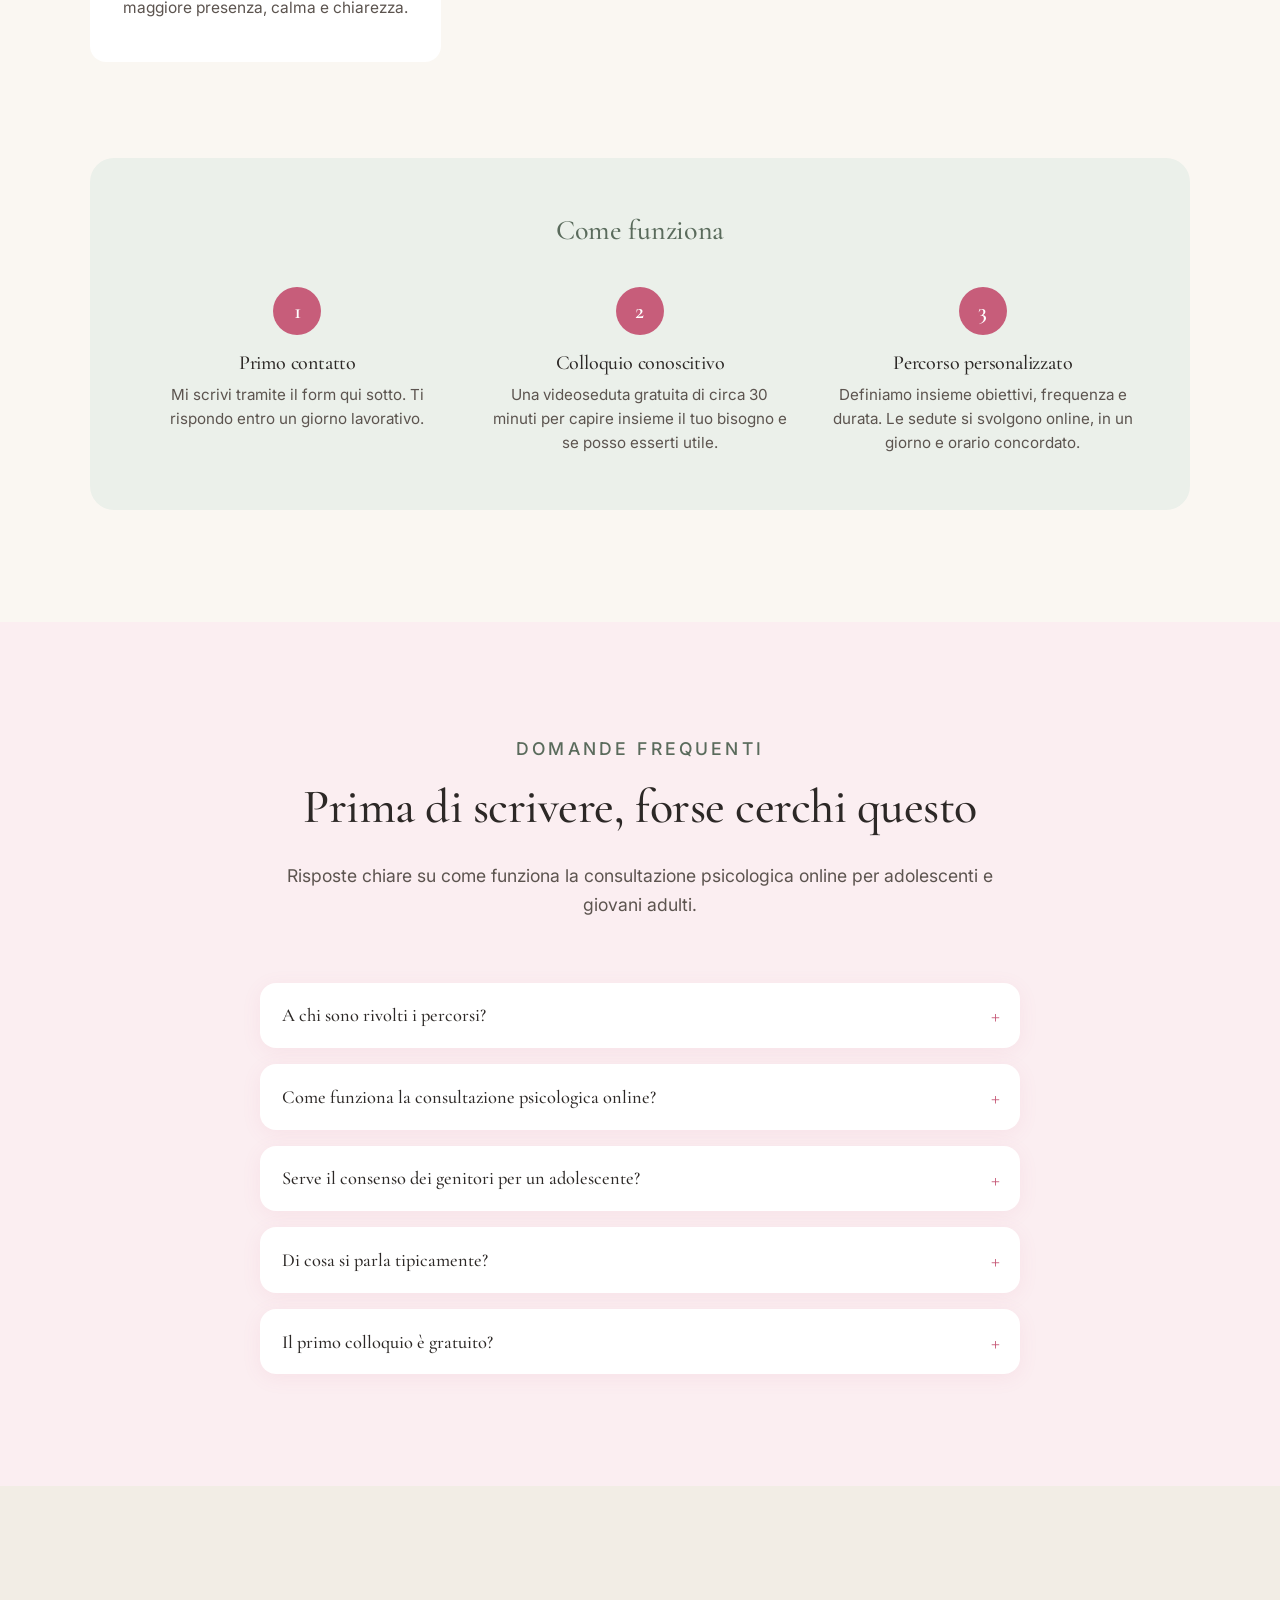
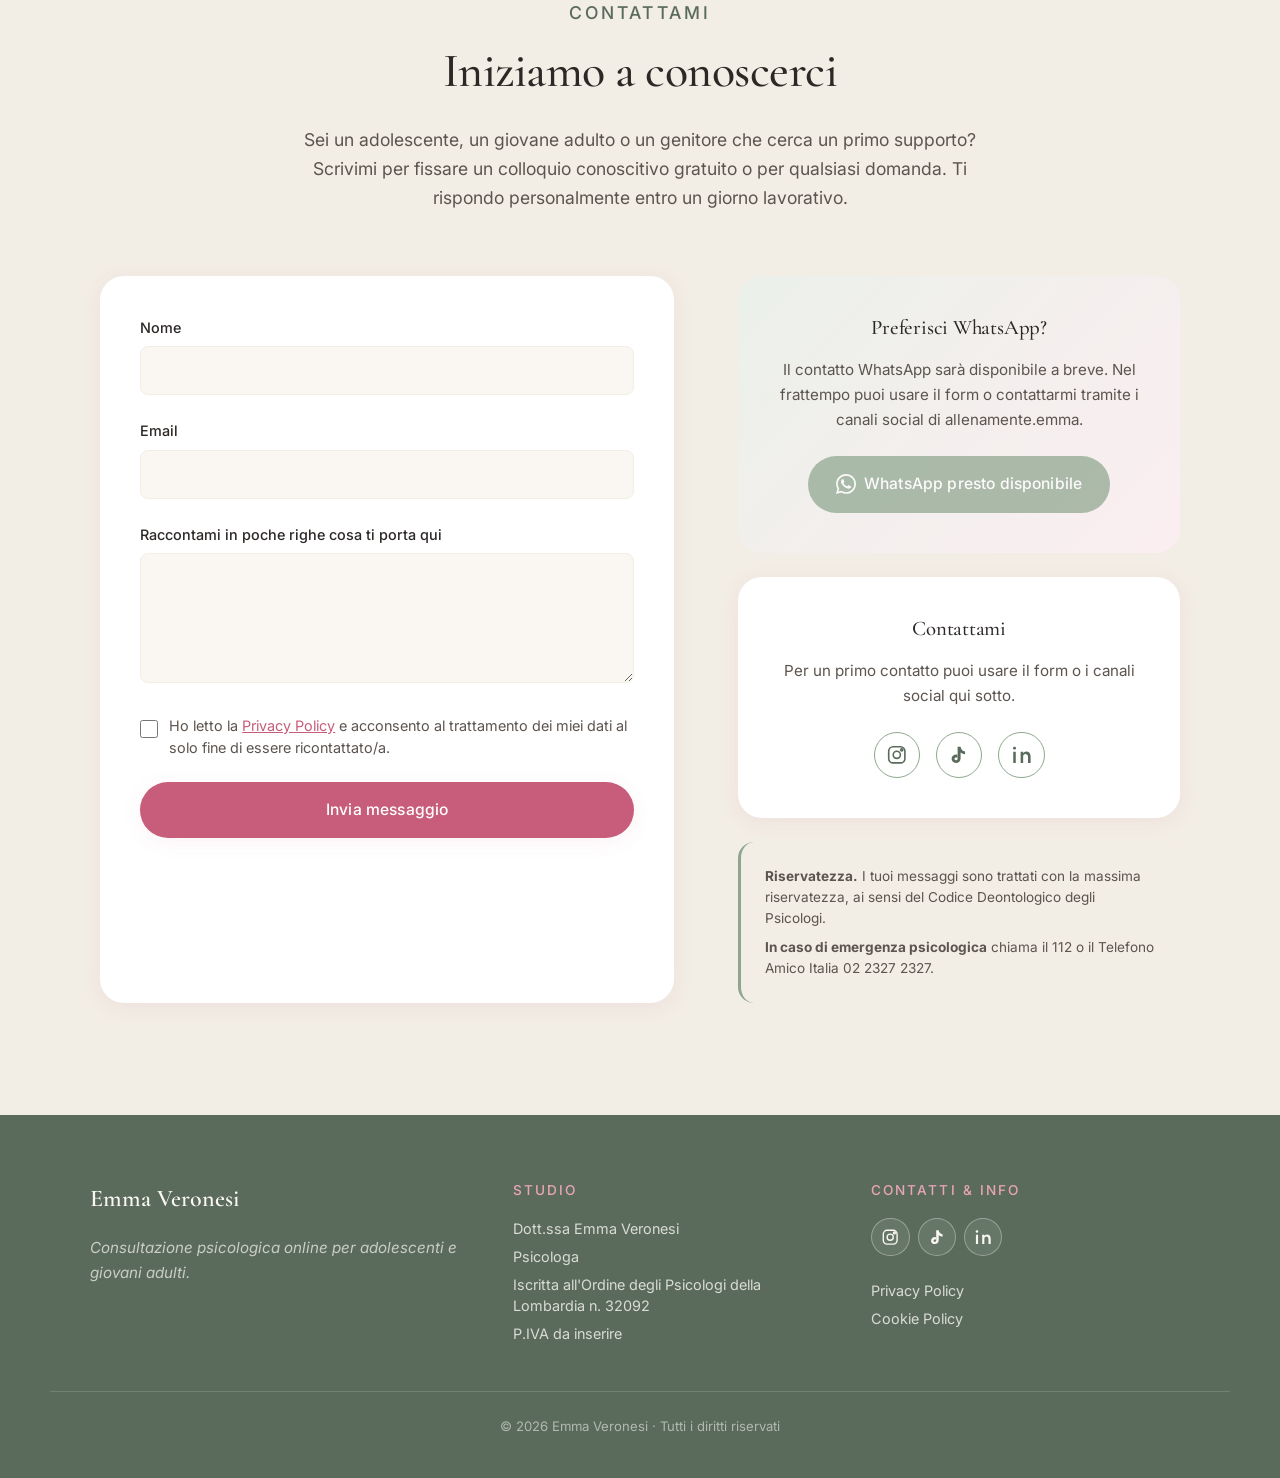
==== commit 6a4318b8: "Improve SEO for adolescent and young-adult psychology searches. Add targeted meta/OG/JSON-LD, FAQ se" ====
--- a/index.html
+++ b/index.html
@@ -10,17 +10,139 @@
     SEO E TITOLO PAGINA — modificabile da Emma
     ===========================================================
     Quello che si vede nella scheda del browser e nei risultati Google.
-    Mantieni breve (max 60 caratteri per il title, 160 per la description).
+    Mantieni breve (max ~60 caratteri per il title, ~155–160 per la description).
+    Focus: adolescenti e giovani adulti + consultazione psicologica online.
   -->
-  <title>Emma Veronesi — Psicologa del Benessere | Percorsi Online</title>
-  <meta name="description" content="Emma Veronesi, Psicologa iscritta all'Ordine degli Psicologi della Lombardia. Percorsi online per ansia, emozioni, performance e mindfulness." />
+  <title>Psicologa Online Adolescenti e Giovani Adulti | Emma Veronesi</title>
+  <meta name="description" content="Consultazione psicologica online per adolescenti e giovani adulti: ansia, scuola, relazioni, autostima. Dott.ssa Emma Veronesi. Colloquio conoscitivo gratuito." />
+  <meta name="robots" content="index, follow, max-image-preview:large" />
+  <meta name="author" content="Dott.ssa Emma Veronesi" />
+  <link rel="canonical" href="https://emma-allenamente.com/" />
 
   <!-- Open Graph (anteprima quando il link viene condiviso su WhatsApp/Facebook/LinkedIn) -->
-  <meta property="og:title" content="Emma Veronesi — Psicologa del Benessere" />
-  <meta property="og:description" content="Allena la mente, non solo il corpo. Percorsi psicologici online per chi cerca ascolto e strategie pratiche." />
-  <meta property="og:image" content="assets/img/camelia.jpg" />
+  <meta property="og:site_name" content="Emma Veronesi — Allenamente" />
+  <meta property="og:title" content="Psicologa online per adolescenti e giovani adulti | Emma Veronesi" />
+  <meta property="og:description" content="Spazio sicuro online per gestire ansia, emozioni, scuola e relazioni. Percorsi per adolescenti e giovani adulti. Colloquio conoscitivo gratuito." />
+  <meta property="og:image" content="https://emma-allenamente.com/assets/img/camelia.jpg" />
+  <meta property="og:image:alt" content="Camelia, simbolo del brand Allenamente di Emma Veronesi" />
+  <meta property="og:url" content="https://emma-allenamente.com/" />
   <meta property="og:type" content="website" />
   <meta property="og:locale" content="it_IT" />
+
+  <!-- Twitter / X -->
+  <meta name="twitter:card" content="summary_large_image" />
+  <meta name="twitter:title" content="Psicologa online per adolescenti e giovani adulti | Emma Veronesi" />
+  <meta name="twitter:description" content="Consultazione psicologica online: ansia, scuola, relazioni, autostima. Colloquio conoscitivo gratuito." />
+  <meta name="twitter:image" content="https://emma-allenamente.com/assets/img/camelia.jpg" />
+
+  <!-- Dati strutturati (Google / rich results) -->
+  <script type="application/ld+json">
+  {
+    "@context": "https://schema.org",
+    "@graph": [
+      {
+        "@type": "ProfessionalService",
+        "@id": "https://emma-allenamente.com/#studio",
+        "name": "Emma Veronesi — Psicologa del Benessere",
+        "alternateName": "Allenamente",
+        "url": "https://emma-allenamente.com/",
+        "image": "https://emma-allenamente.com/assets/img/emma-portrait.jpg",
+        "description": "Consultazione psicologica online per adolescenti e giovani adulti: ansia, emozioni, scuola, relazioni, autostima e performance.",
+        "provider": { "@id": "https://emma-allenamente.com/#emma" },
+        "areaServed": { "@type": "Country", "name": "Italia" },
+        "availableLanguage": ["it"],
+        "serviceType": [
+          "Psicologia per adolescenti",
+          "Psicologia per giovani adulti",
+          "Supporto per ansia ed emozioni",
+          "Psicologia online in videoseduta"
+        ],
+        "sameAs": [
+          "https://www.instagram.com/allenamente.emma/",
+          "https://www.tiktok.com/@allenamente.emma",
+          "https://www.linkedin.com/in/emma-veronesi/"
+        ]
+      },
+      {
+        "@type": "Person",
+        "@id": "https://emma-allenamente.com/#emma",
+        "name": "Emma Veronesi",
+        "honorificPrefix": "Dott.ssa",
+        "jobTitle": "Psicologa",
+        "url": "https://emma-allenamente.com/",
+        "image": "https://emma-allenamente.com/assets/img/emma-portrait.jpg",
+        "description": "Psicologa del Benessere specializzata in percorsi online per adolescenti e giovani adulti.",
+        "alumniOf": {
+          "@type": "CollegeOrUniversity",
+          "name": "Università Cattolica del Sacro Cuore di Milano"
+        },
+        "hasCredential": "Iscritta all'Ordine degli Psicologi della Lombardia n. 32092",
+        "knowsAbout": [
+          "psicologia adolescenti",
+          "psicologia giovani adulti",
+          "ansia",
+          "gestione emozioni",
+          "mindfulness",
+          "performance"
+        ]
+      },
+      {
+        "@type": "WebSite",
+        "@id": "https://emma-allenamente.com/#website",
+        "url": "https://emma-allenamente.com/",
+        "name": "Emma Veronesi — Psicologa del Benessere",
+        "inLanguage": "it-IT",
+        "publisher": { "@id": "https://emma-allenamente.com/#emma" }
+      },
+      {
+        "@type": "FAQPage",
+        "@id": "https://emma-allenamente.com/#faq",
+        "mainEntity": [
+          {
+            "@type": "Question",
+            "name": "A chi sono rivolti i percorsi psicologici?",
+            "acceptedAnswer": {
+              "@type": "Answer",
+              "text": "I percorsi sono pensati soprattutto per adolescenti e giovani adulti che vogliono affrontare ansia, emozioni intense, pressione scolastica o universitaria, relazioni e momenti di passaggio. Anche genitori e tutori possono scrivere per capire come avviare un supporto per un minore."
+            }
+          },
+          {
+            "@type": "Question",
+            "name": "Come funziona la consultazione psicologica online?",
+            "acceptedAnswer": {
+              "@type": "Answer",
+              "text": "Le sedute si svolgono in videoseduta da tutta Italia. Dopo un primo messaggio, si fissa un colloquio conoscitivo gratuito di circa 30 minuti; se c'è sintonia, si costruisce insieme un percorso personalizzato."
+            }
+          },
+          {
+            "@type": "Question",
+            "name": "Serve il consenso dei genitori per un adolescente?",
+            "acceptedAnswer": {
+              "@type": "Answer",
+              "text": "Sì. Per i minorenni il percorso viene avviato con il coinvolgimento e il consenso dei genitori o tutori, nel rispetto del Codice Deontologico degli Psicologi."
+            }
+          },
+          {
+            "@type": "Question",
+            "name": "Di cosa si parla tipicamente con adolescenti e giovani adulti?",
+            "acceptedAnswer": {
+              "@type": "Answer",
+              "text": "Temi frequenti sono ansia e stress, scuola e Università, autostima, relazioni, identità, paura di non farcela, blocchi e momenti di transizione. L'obiettivo è dare senso a ciò che si prova e costruire strategie concrete."
+            }
+          },
+          {
+            "@type": "Question",
+            "name": "Il primo colloquio è gratuito?",
+            "acceptedAnswer": {
+              "@type": "Answer",
+              "text": "Sì. Il colloquio conoscitivo è gratuito e dura circa 30 minuti: serve a capire il bisogno e valutare insieme se il percorso può essere utile."
+            }
+          }
+        ]
+      }
+    ]
+  }
+  </script>
 
   <!-- Favicon -->
   <link rel="icon" type="image/svg+xml" href="assets/img/favicon.svg" />
@@ -53,6 +175,7 @@
       <ul class="nav-links" id="primary-nav">
         <li><a href="#emma">Emma</a></li>
         <li><a href="#servizi">Servizi</a></li>
+        <li><a href="#faq">Domande</a></li>
         <li><a href="#contatta">Contatta</a></li>
       </ul>
     </nav>
@@ -78,15 +201,16 @@
       <div class="container">
         <div class="hero-grid">
           <div class="hero-text reveal">
-            <p class="eyebrow">Psicologa del Benessere</p>
+            <p class="eyebrow">Psicologa online per adolescenti e giovani adulti</p>
             <h1>
               Allena la mente,<br />
               non solo <span class="accent">il corpo.</span>
             </h1>
             <p>
-              Percorsi psicologici online per chi vuole capire le proprie emozioni,
-              gestire l'ansia e ritrovare equilibrio. Strategie pratiche, ascolto
-              autentico, evidenza scientifica.
+              Consultazione psicologica online per adolescenti e giovani adulti
+              che vogliono capire le proprie emozioni, gestire l'ansia,
+              affrontare scuola o Università e ritrovare equilibrio.
+              Strategie pratiche, ascolto autentico, evidenza scientifica.
             </p>
             <div class="hero-actions">
               <a href="#contatta" class="btn btn-primary">Scrivimi</a>
@@ -111,7 +235,7 @@
       <div class="container">
         <div class="emma-grid">
           <div class="emma-portrait reveal">
-            <img src="assets/img/emma-portrait.jpg" alt="Ritratto di Emma Veronesi, Psicologa del Benessere" />
+            <img src="assets/img/emma-portrait.jpg" alt="Dott.ssa Emma Veronesi, psicologa online per adolescenti e giovani adulti" />
           </div>
           <div class="emma-bio reveal">
             <p class="eyebrow">Conosci Emma</p>
@@ -123,8 +247,8 @@
             <p>
               Sono laureata in <strong>Psicologia per il Benessere, Empowerment, Riabilitazione e Tecnologie Positive</strong>
               presso l'Università Cattolica del Sacro Cuore di Milano. La mia formazione integra
-              ricerca scientifica e strumenti pratici per affrontare ansia, gestione delle emozioni
-              e performance.
+              ricerca scientifica e strumenti pratici per accompagnare <strong>adolescenti e giovani adulti</strong>
+              nell'affrontare ansia, gestione delle emozioni, scuola, relazioni e performance.
             </p>
             <p>
               Ho maturato esperienza nel <strong>counseling familiare</strong> presso il CMTF di Monza
@@ -133,8 +257,10 @@
               rispettoso della storia di chi ho davanti.
             </p>
             <p>
-              Online, attraverso videosedute, ricevo persone da tutta Italia. Il mio obiettivo è offrire
-              uno spazio sicuro in cui ascoltare, dare senso e costruire insieme strategie concrete per stare meglio.
+              Online, attraverso videosedute, ricevo adolescenti e giovani adulti da tutta Italia.
+              Il mio obiettivo è offrire uno spazio sicuro in cui ascoltare, dare senso e costruire insieme
+              strategie concrete per stare meglio — anche quando scuola, amici, famiglia o il futuro
+              sembrano troppo pesanti da gestire da soli.
             </p>
           </div>
         </div>
@@ -177,7 +303,7 @@
       <div class="container">
         <header class="section-header reveal">
           <p class="eyebrow">Come posso aiutarti</p>
-          <h2>I percorsi che propongo</h2>
+          <h2>Percorsi psicologici per adolescenti e giovani adulti</h2>
           <p>
             Tutti i percorsi si svolgono <strong>online, in videoseduta</strong>.
             Ogni percorso è personalizzato sulla base di un primo colloquio conoscitivo gratuito.
@@ -185,6 +311,22 @@
         </header>
 
         <div class="servizi-grid">
+          <article class="servizio-card reveal">
+            <div class="servizio-icon" aria-hidden="true">
+              <!-- Icona: cuore (adolescenti) -->
+              <svg viewBox="0 0 24 24" fill="none" stroke="currentColor" stroke-width="1.8" stroke-linecap="round" stroke-linejoin="round">
+                <path d="M20.84 4.61a5.5 5.5 0 0 0-7.78 0L12 5.67l-1.06-1.06a5.5 5.5 0 0 0-7.78 7.78L12 21.23l8.84-8.84a5.5 5.5 0 0 0 0-7.78Z"/>
+              </svg>
+            </div>
+            <h3>Adolescenti e giovani adulti</h3>
+            <p>
+              Accompagnamento nelle fasi di transizione: identità, scuola e Università,
+              relazioni, autostima, futuro. Uno spazio senza giudizio per mettere in ordine
+              ciò che si prova. Per i minorenni, il percorso viene avviato con il coinvolgimento
+              e il consenso dei genitori o tutori.
+            </p>
+          </article>
+
           <article class="servizio-card reveal">
             <div class="servizio-icon" aria-hidden="true">
               <!-- Icona: foglia (ansia ed emozioni) -->
@@ -195,8 +337,9 @@
             </div>
             <h3>Ansia ed emozioni</h3>
             <p>
-              Imparare a riconoscere ansia, gelosia, rabbia e altre emozioni intense,
-              dando loro un senso e trasformandole in informazioni utili.
+              Imparare a riconoscere ansia, gelosia, rabbia e altre emozioni intense —
+              anche quelle legate a scuola, amici o famiglia — dando loro un senso
+              e trasformandole in informazioni utili.
             </p>
           </article>
 
@@ -228,21 +371,6 @@
             <p>
               Costruire una pratica di consapevolezza quotidiana per vivere il presente
               con maggiore presenza, calma e chiarezza.
-            </p>
-          </article>
-
-          <article class="servizio-card reveal">
-            <div class="servizio-icon" aria-hidden="true">
-              <!-- Icona: cuore (adolescenti) -->
-              <svg viewBox="0 0 24 24" fill="none" stroke="currentColor" stroke-width="1.8" stroke-linecap="round" stroke-linejoin="round">
-                <path d="M20.84 4.61a5.5 5.5 0 0 0-7.78 0L12 5.67l-1.06-1.06a5.5 5.5 0 0 0-7.78 7.78L12 21.23l8.84-8.84a5.5 5.5 0 0 0 0-7.78Z"/>
-              </svg>
-            </div>
-            <h3>Adolescenti e giovani adulti</h3>
-            <p>
-              Accompagnamento nelle fasi di transizione: identità, scuola, relazioni, futuro.
-              Per i minorenni, il percorso viene avviato con il coinvolgimento e il consenso
-              dei genitori o tutori.
             </p>
           </article>
         </div>
@@ -276,6 +404,69 @@
 
     <!--
       =========================================================
+      SEZIONE FAQ — domande frequenti (utile anche per Google)
+      =========================================================
+      TESTO MODIFICABILE: domande (summary) e risposte (p).
+      Se aggiungi/togli una domanda, aggiorna anche il JSON-LD FAQPage in <head>.
+    -->
+    <section class="bg-velo" id="faq">
+      <div class="container">
+        <header class="section-header reveal">
+          <p class="eyebrow">Domande frequenti</p>
+          <h2>Prima di scrivere, forse cerchi questo</h2>
+          <p>
+            Risposte chiare su come funziona la consultazione psicologica online
+            per adolescenti e giovani adulti.
+          </p>
+        </header>
+
+        <div class="faq-list reveal">
+          <details class="faq-item">
+            <summary>A chi sono rivolti i percorsi?</summary>
+            <p>
+              Soprattutto ad <strong>adolescenti e giovani adulti</strong> che vogliono
+              affrontare ansia, emozioni intense, pressione scolastica o universitaria,
+              relazioni e momenti di passaggio. Anche genitori e tutori possono scrivere
+              per capire come avviare un supporto per un minore.
+            </p>
+          </details>
+          <details class="faq-item">
+            <summary>Come funziona la consultazione psicologica online?</summary>
+            <p>
+              Le sedute si svolgono in <strong>videoseduta da tutta Italia</strong>.
+              Dopo un primo messaggio fissiamo un colloquio conoscitivo gratuito di circa
+              30 minuti; se c'è sintonia, costruiamo insieme un percorso personalizzato.
+            </p>
+          </details>
+          <details class="faq-item">
+            <summary>Serve il consenso dei genitori per un adolescente?</summary>
+            <p>
+              Sì. Per i <strong>minorenni</strong> il percorso viene avviato con il
+              coinvolgimento e il consenso dei genitori o tutori, nel rispetto del
+              Codice Deontologico degli Psicologi.
+            </p>
+          </details>
+          <details class="faq-item">
+            <summary>Di cosa si parla tipicamente?</summary>
+            <p>
+              Temi frequenti: ansia e stress, scuola e Università, autostima, relazioni,
+              identità, paura di non farcela, blocchi e momenti di transizione.
+              L'obiettivo è dare senso a ciò che si prova e costruire strategie concrete.
+            </p>
+          </details>
+          <details class="faq-item">
+            <summary>Il primo colloquio è gratuito?</summary>
+            <p>
+              Sì. Il colloquio conoscitivo è <strong>gratuito</strong> e dura circa 30 minuti:
+              serve a capire il bisogno e valutare insieme se il percorso può essere utile.
+            </p>
+          </details>
+        </div>
+      </div>
+    </section>
+
+    <!--
+      =========================================================
       SEZIONE CONTATTA — form + WhatsApp
       =========================================================
       TESTO MODIFICABILE: titolo, intro, etichette form.
@@ -288,7 +479,8 @@
           <p class="eyebrow">Contattami</p>
           <h2>Iniziamo a conoscerci</h2>
           <p>
-            Scrivimi per fissare un primo colloquio conoscitivo gratuito o per qualsiasi domanda.
+            Sei un adolescente, un giovane adulto o un genitore che cerca un primo supporto?
+            Scrivimi per fissare un colloquio conoscitivo gratuito o per qualsiasi domanda.
             Ti rispondo personalmente entro un giorno lavorativo.
           </p>
         </header>
@@ -396,7 +588,7 @@
     <div class="container">
       <div>
         <div class="footer-brand">Emma Veronesi</div>
-        <p class="footer-tagline">Allena la mente, non solo il corpo.</p>
+        <p class="footer-tagline">Consultazione psicologica online per adolescenti e giovani adulti.</p>
       </div>
 
       <div class="footer-col">
--- a/assets/css/styles.css
+++ b/assets/css/styles.css
@@ -575,6 +575,63 @@
   line-height: 1.55;
 }
 
+/* ---------- FAQ ---------- */
+.faq-list {
+  max-width: 760px;
+  margin: 0 auto;
+  display: flex;
+  flex-direction: column;
+  gap: var(--space-s);
+}
+
+.faq-item {
+  background-color: var(--bianco);
+  border-radius: var(--radius-m);
+  box-shadow: var(--shadow-soft);
+  padding: 0;
+  overflow: hidden;
+}
+
+.faq-item summary {
+  cursor: pointer;
+  list-style: none;
+  font-family: var(--font-serif);
+  font-size: 1.15rem;
+  font-weight: 500;
+  color: var(--testo);
+  padding: 1.1rem 1.35rem;
+  position: relative;
+  padding-right: 3rem;
+}
+
+.faq-item summary::-webkit-details-marker {
+  display: none;
+}
+
+.faq-item summary::after {
+  content: "+";
+  position: absolute;
+  right: 1.25rem;
+  top: 50%;
+  transform: translateY(-50%);
+  color: var(--rosa-camelia);
+  font-size: 1.4rem;
+  font-weight: 400;
+  line-height: 1;
+}
+
+.faq-item[open] summary::after {
+  content: "−";
+}
+
+.faq-item p {
+  padding: 0 1.35rem 1.25rem;
+  margin: 0;
+  font-size: 0.97rem;
+  line-height: 1.65;
+  color: var(--testo-soft);
+}
+
 /* ---------- Sezione Contatta ---------- */
 .contatta-grid {
   display: grid;
@@ -755,13 +812,13 @@
 }
 
 .social-icon-link {
-  display: inline-flex;
-  align-items: center;
-  justify-content: center;
+  display: inline-grid;
+  place-items: center;
   width: 2.9rem;
   height: 2.9rem;
   padding: 0;
   border-radius: 50%;
+  box-sizing: border-box;
 }
 
 .social-links .social-icon-link {
@@ -769,6 +826,7 @@
 }
 
 .social-icon-link svg {
+  display: block;
   width: 1.35rem;
   height: 1.35rem;
   fill: none;
@@ -886,11 +944,17 @@
 }
 
 .footer-col .footer-social-links .social-icon-link {
-  display: inline-flex;
-  align-items: center;
-  justify-content: center;
+  display: inline-grid;
+  place-items: center;
   margin-bottom: 0;
   line-height: 1;
+  padding: 0;
+  box-sizing: border-box;
+}
+
+.footer-col .footer-social-links .social-icon-link svg {
+  display: block;
+  margin: 0;
 }
 
 .footer-bottom {
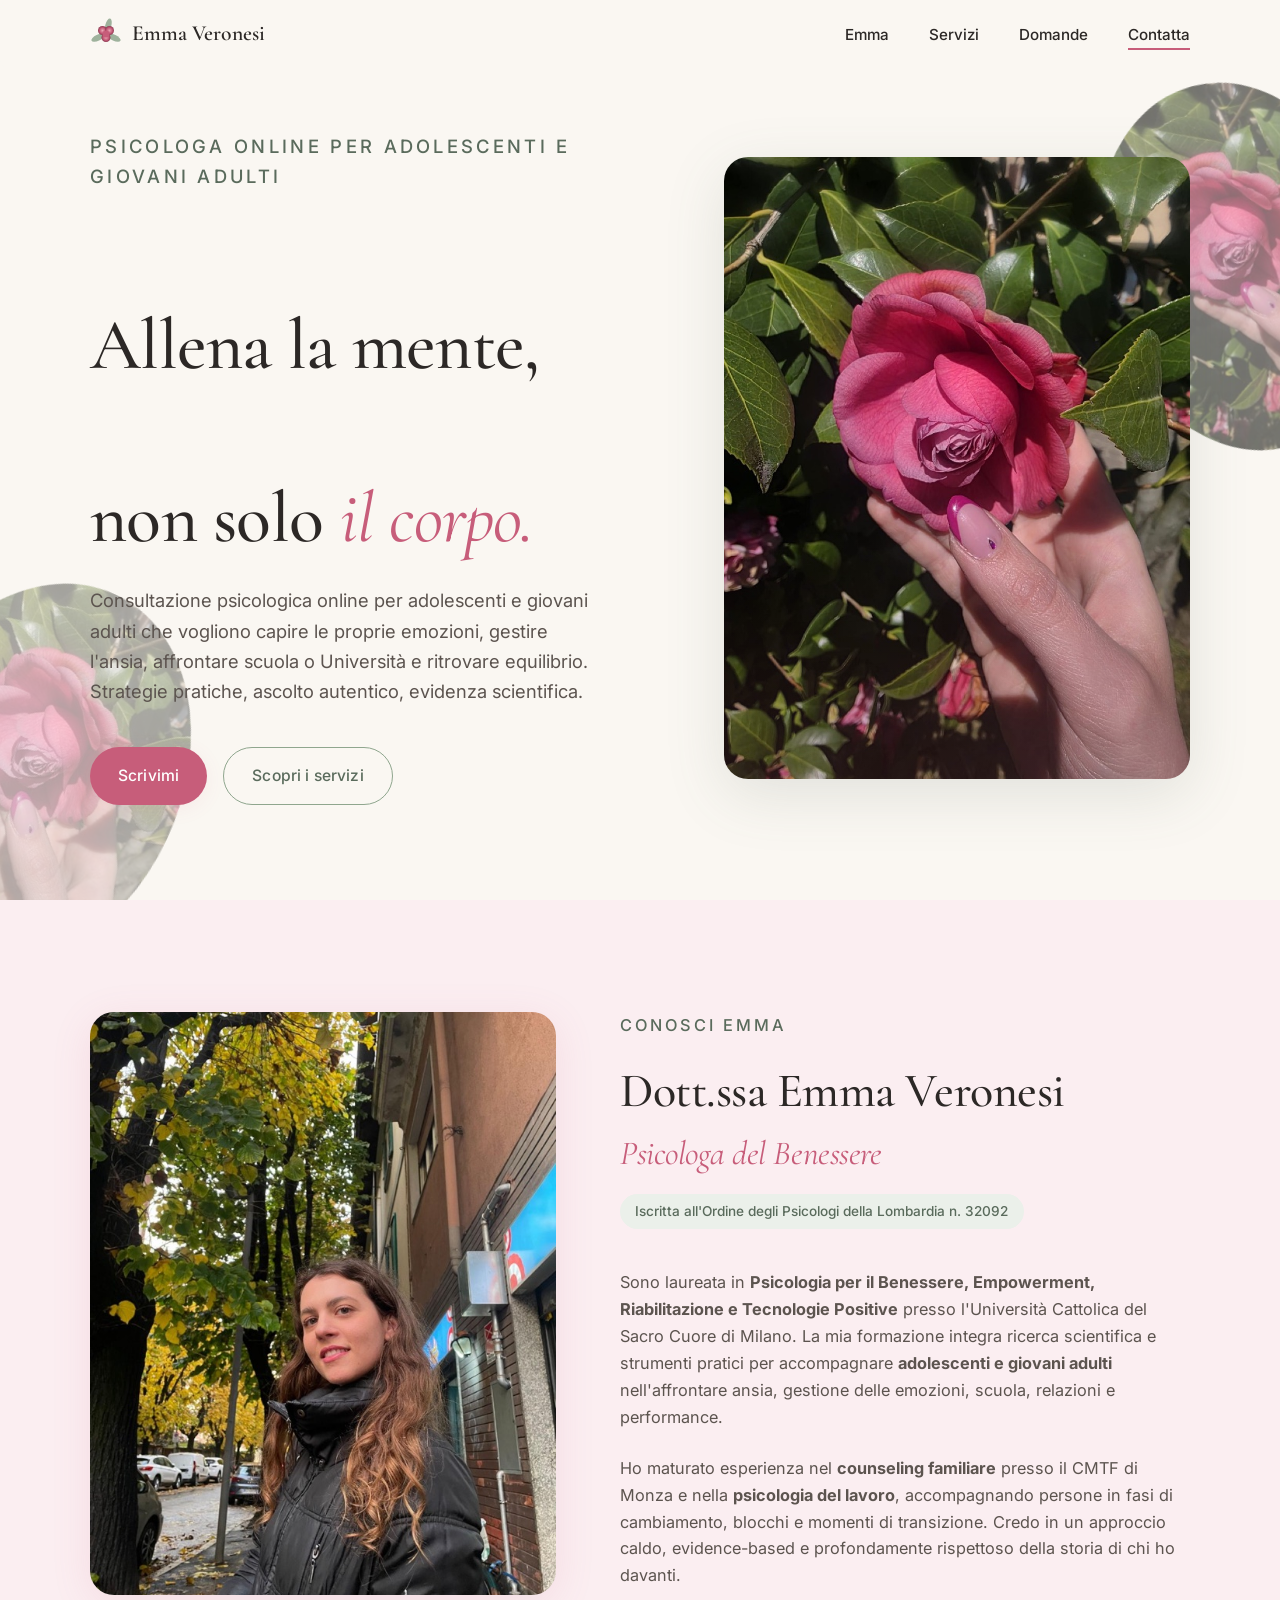
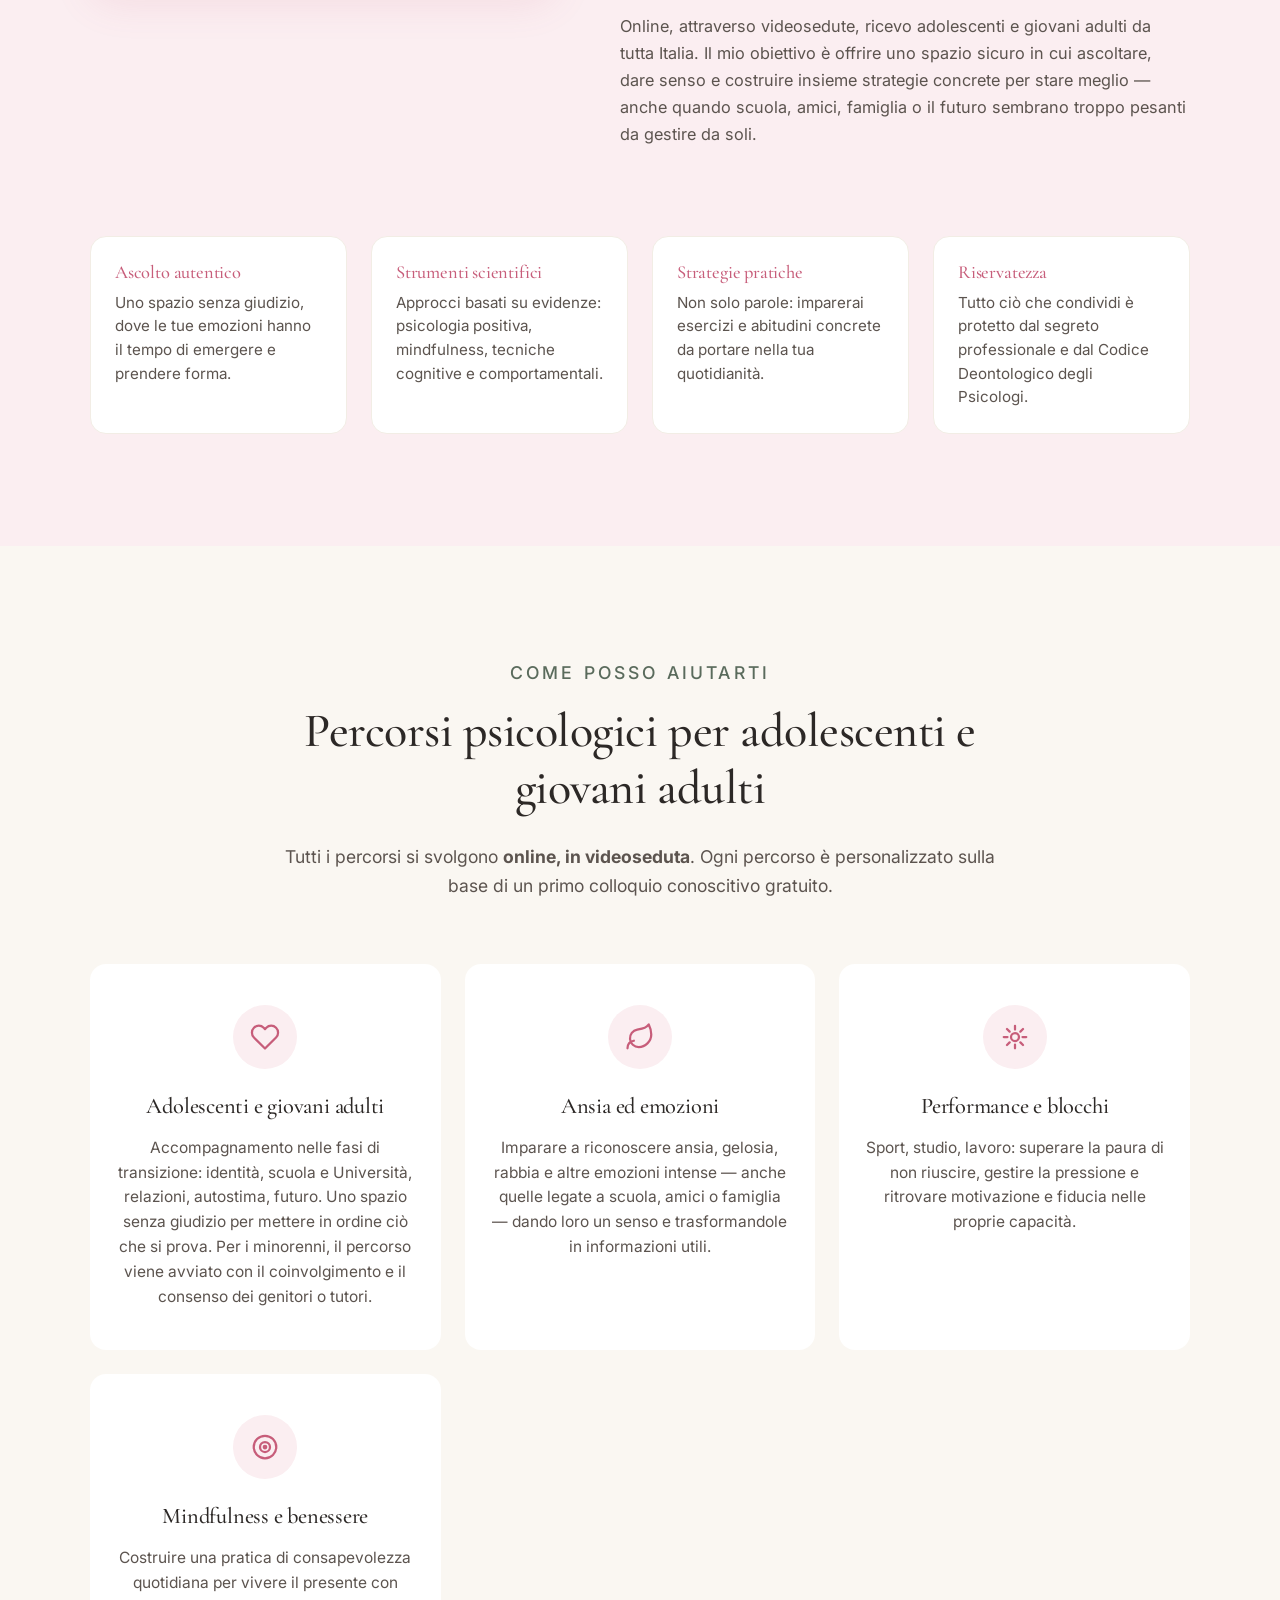
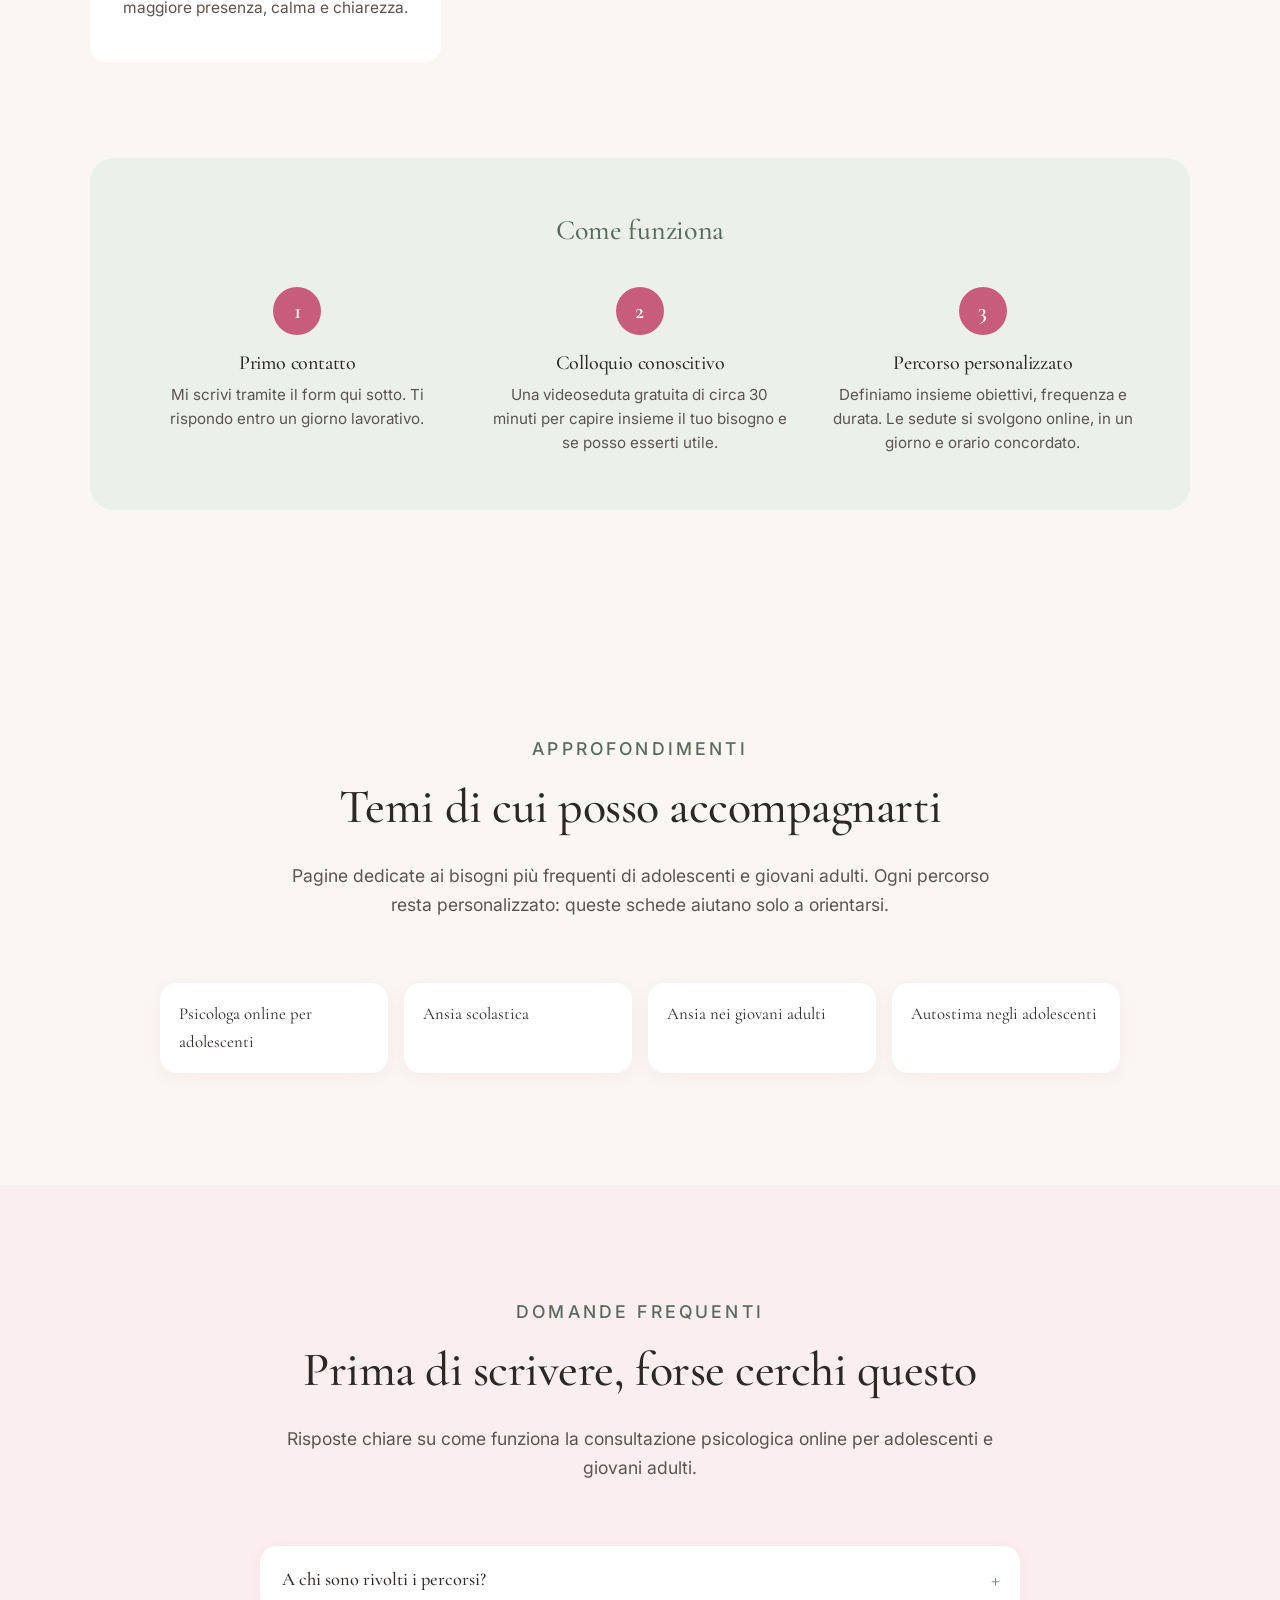
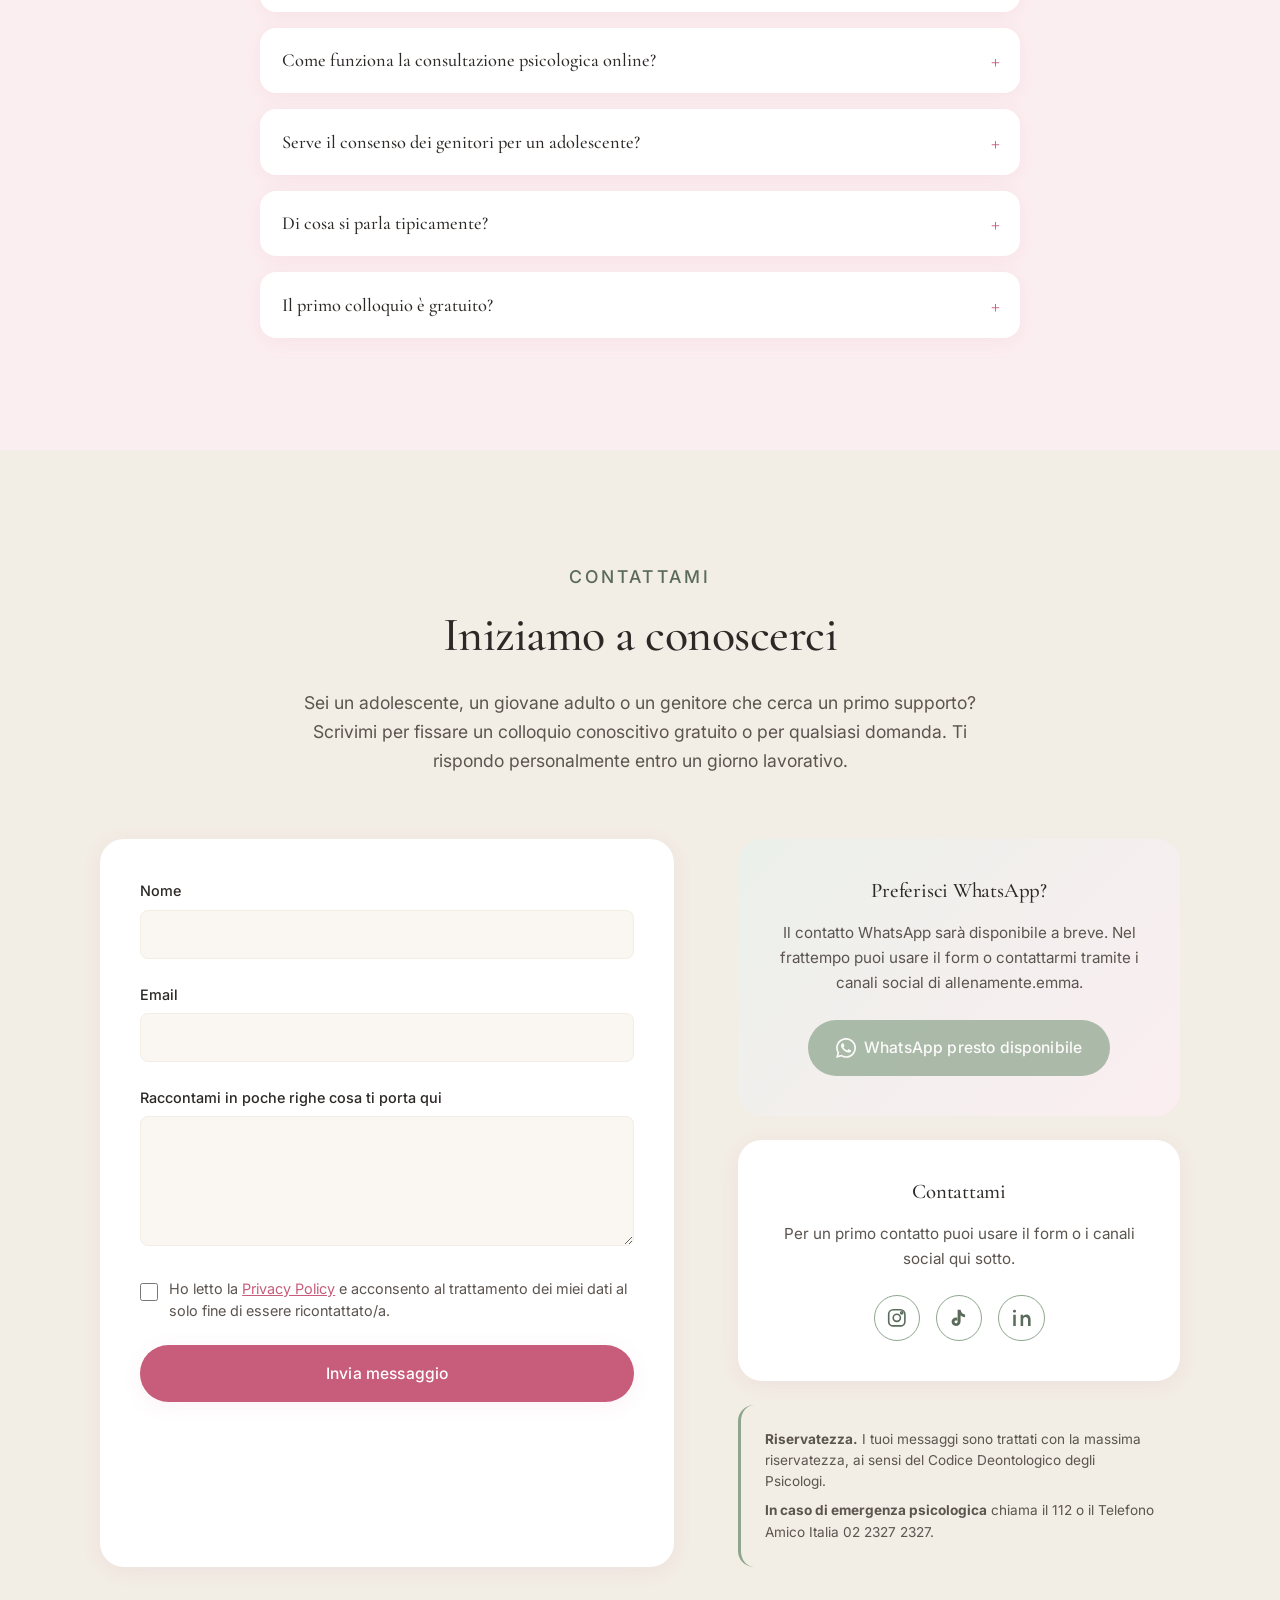
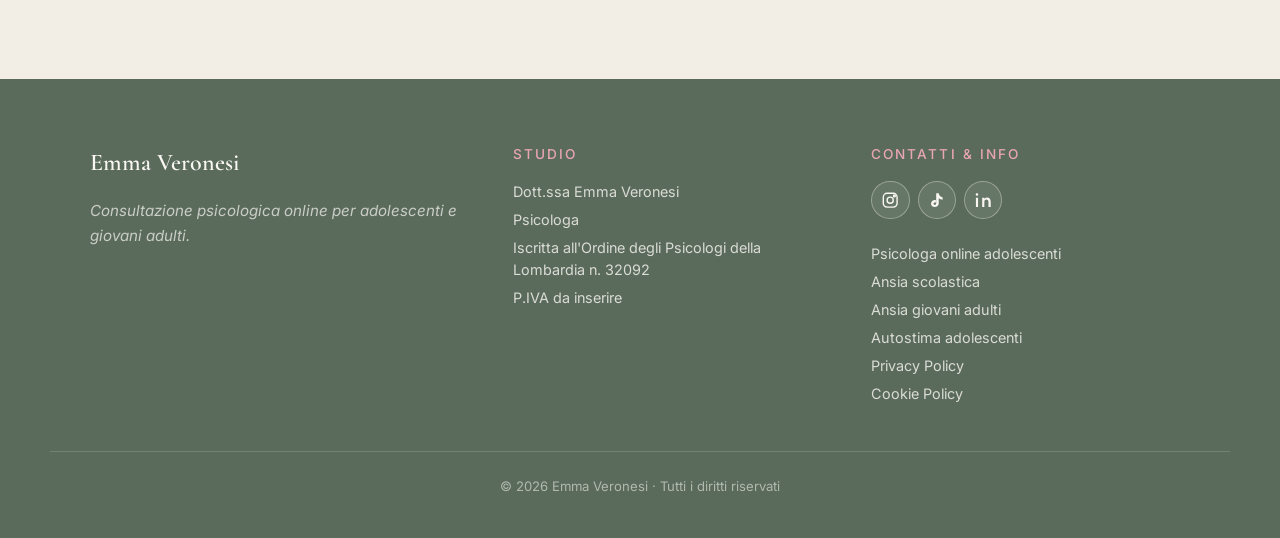
==== commit 8d4266c2: "Add intent landing pages for adolescent and young-adult searches. Create dedicated pages for online " ====
--- a/index.html
+++ b/index.html
@@ -404,6 +404,30 @@
 
     <!--
       =========================================================
+      APPROFONDIMENTI SEO — landing pages per intent di ricerca
+      =========================================================
+    -->
+    <section id="approfondimenti">
+      <div class="container">
+        <header class="section-header reveal">
+          <p class="eyebrow">Approfondimenti</p>
+          <h2>Temi di cui posso accompagnarti</h2>
+          <p>
+            Pagine dedicate ai bisogni più frequenti di adolescenti e giovani adulti.
+            Ogni percorso resta personalizzato: queste schede aiutano solo a orientarsi.
+          </p>
+        </header>
+        <div class="related-grid reveal" style="max-width:960px;margin:0 auto">
+          <a class="related-card" href="psicologo-online-adolescenti.html"><span>Psicologa online per adolescenti</span></a>
+          <a class="related-card" href="ansia-scolastica.html"><span>Ansia scolastica</span></a>
+          <a class="related-card" href="ansia-giovani-adulti.html"><span>Ansia nei giovani adulti</span></a>
+          <a class="related-card" href="autostima-adolescenti.html"><span>Autostima negli adolescenti</span></a>
+        </div>
+      </div>
+    </section>
+
+    <!--
+      =========================================================
       SEZIONE FAQ — domande frequenti (utile anche per Google)
       =========================================================
       TESTO MODIFICABILE: domande (summary) e risposte (p).
@@ -620,6 +644,10 @@
             </svg>
           </a>
         </div>
+        <p><a href="psicologo-online-adolescenti.html">Psicologa online adolescenti</a></p>
+        <p><a href="ansia-scolastica.html">Ansia scolastica</a></p>
+        <p><a href="ansia-giovani-adulti.html">Ansia giovani adulti</a></p>
+        <p><a href="autostima-adolescenti.html">Autostima adolescenti</a></p>
         <p><a href="privacy.html">Privacy Policy</a></p>
         <p><a href="cookie.html">Cookie Policy</a></p>
       </div>
--- a/assets/css/styles.css
+++ b/assets/css/styles.css
@@ -1023,6 +1023,125 @@
 
 .back-home:hover { color: var(--rosa-camelia); }
 
+/* ---------- Landing pages (SEO intent) ---------- */
+.landing-hero {
+  padding: calc(80px + var(--space-xl)) 0 var(--space-xl);
+  background:
+    radial-gradient(ellipse at 90% 10%, rgba(216, 164, 168, 0.18), transparent 45%),
+    radial-gradient(ellipse at 10% 80%, rgba(143, 163, 140, 0.14), transparent 40%),
+    var(--crema, #FAF7F2);
+}
+
+.breadcrumb {
+  display: flex;
+  flex-wrap: wrap;
+  gap: 0.5rem;
+  align-items: center;
+  font-size: 0.88rem;
+  color: var(--testo-soft);
+  margin-bottom: var(--space-m);
+}
+
+.breadcrumb a {
+  color: var(--verde-foglia);
+}
+
+.breadcrumb a:hover {
+  color: var(--rosa-camelia);
+}
+
+.landing-hero h1 {
+  max-width: 16ch;
+  margin-bottom: var(--space-m);
+}
+
+.landing-lead {
+  max-width: 42rem;
+  font-size: 1.08rem;
+  line-height: 1.7;
+  margin-bottom: var(--space-l);
+}
+
+.landing-body {
+  padding: var(--space-xl) 0 calc(var(--space-xl) * 1.4);
+}
+
+.landing-narrow {
+  max-width: 760px;
+}
+
+.landing-block {
+  margin-bottom: var(--space-xl);
+}
+
+.landing-block h2 {
+  margin-bottom: var(--space-m);
+  color: var(--verde-foglia);
+}
+
+.landing-block p {
+  margin-bottom: 1rem;
+  line-height: 1.7;
+}
+
+.landing-list {
+  margin: 0 0 1rem 1.2rem;
+  padding: 0;
+  list-style: disc;
+}
+
+.landing-list li {
+  margin-bottom: 0.45rem;
+  color: var(--testo-soft);
+  line-height: 1.55;
+}
+
+.landing-cta {
+  background-color: var(--verde-velo);
+  border-radius: var(--radius-l);
+  padding: clamp(1.5rem, 4vw, 2.25rem);
+  margin: var(--space-xl) 0;
+  text-align: center;
+}
+
+.landing-cta h2 {
+  margin-bottom: var(--space-s);
+}
+
+.landing-cta p {
+  max-width: 36rem;
+  margin: 0 auto var(--space-m);
+}
+
+.landing-faq h2,
+.related-paths h2 {
+  margin-bottom: var(--space-m);
+  color: var(--verde-foglia);
+}
+
+.related-grid {
+  display: grid;
+  grid-template-columns: repeat(auto-fit, minmax(200px, 1fr));
+  gap: var(--space-s);
+}
+
+.related-card {
+  display: block;
+  padding: 1.1rem 1.2rem;
+  background: var(--bianco);
+  border-radius: var(--radius-m);
+  box-shadow: var(--shadow-soft);
+  color: var(--testo);
+  font-family: var(--font-serif);
+  font-size: 1.05rem;
+  transition: transform 200ms var(--ease), box-shadow 200ms var(--ease);
+}
+
+.related-card:hover {
+  transform: translateY(-2px);
+  color: var(--rosa-camelia);
+}
+
 /* ---------- Animazioni reveal on scroll ---------- */
 .reveal {
   opacity: 0;
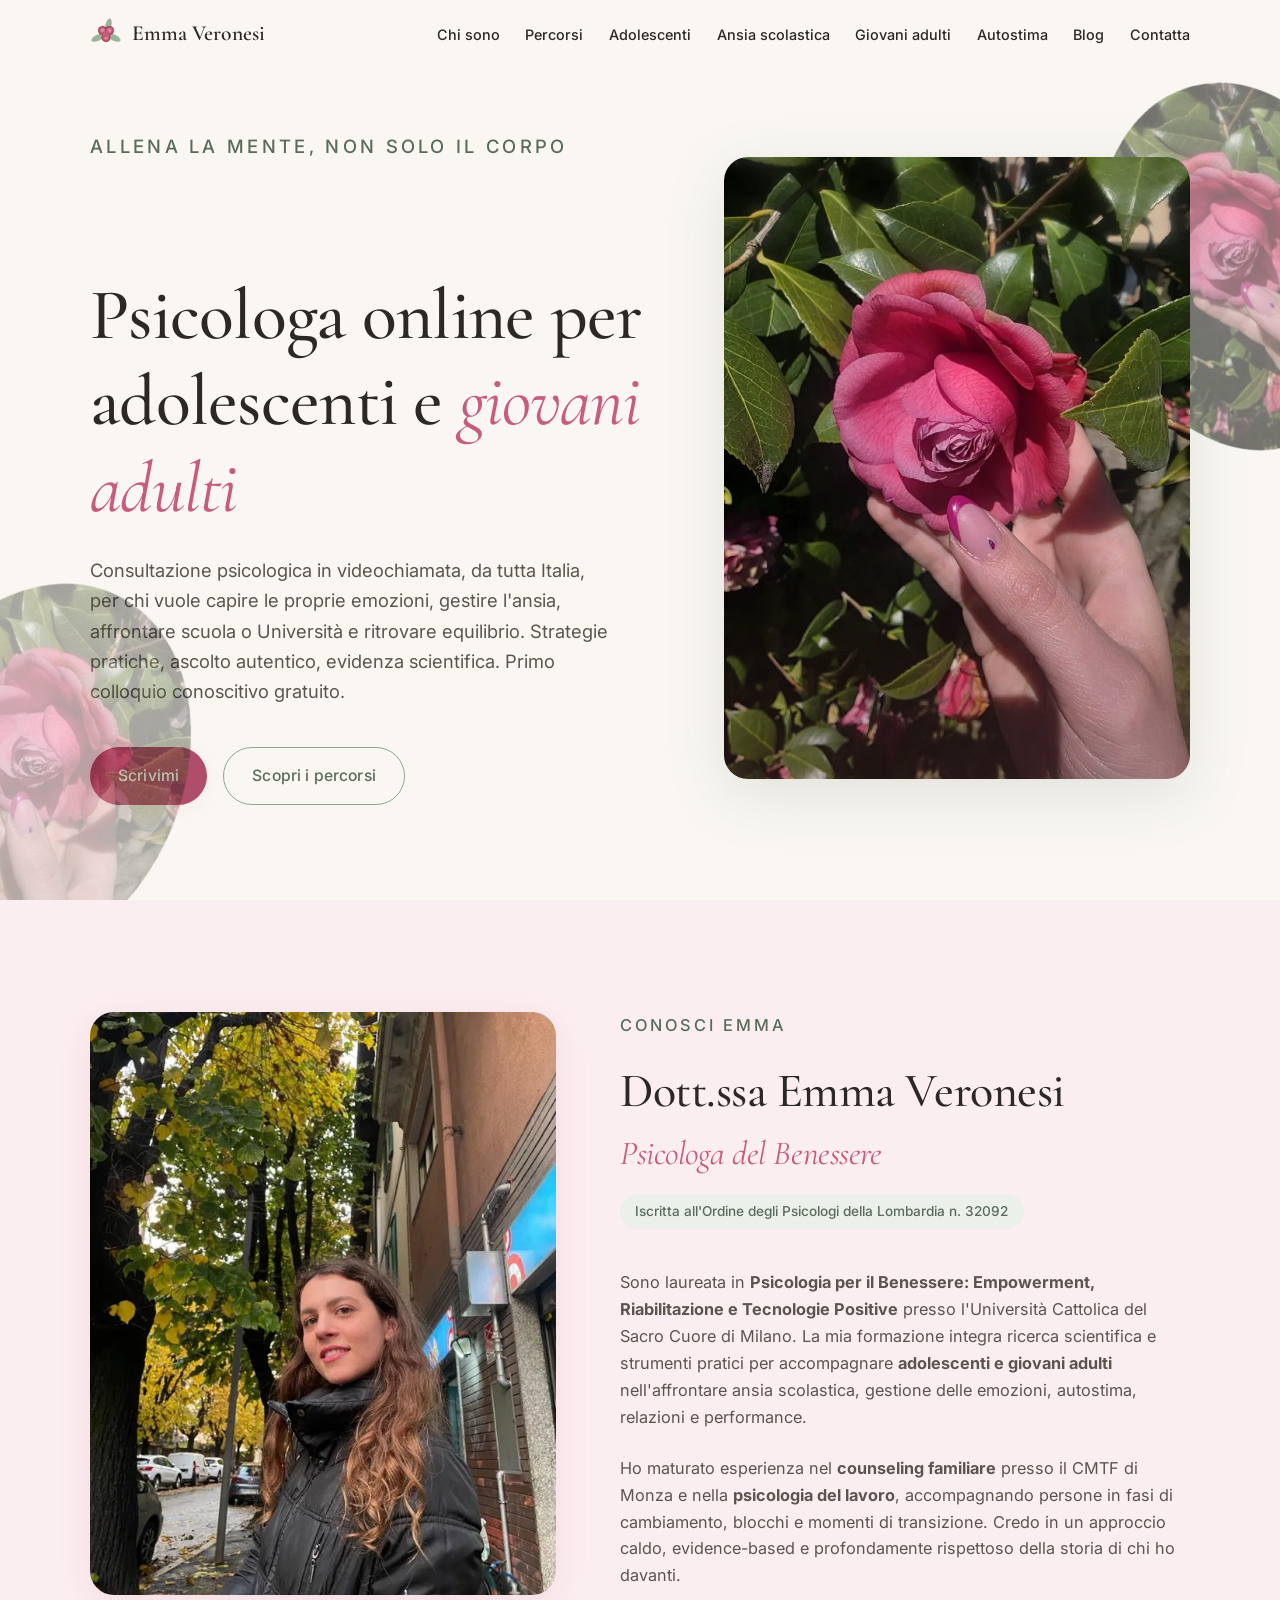
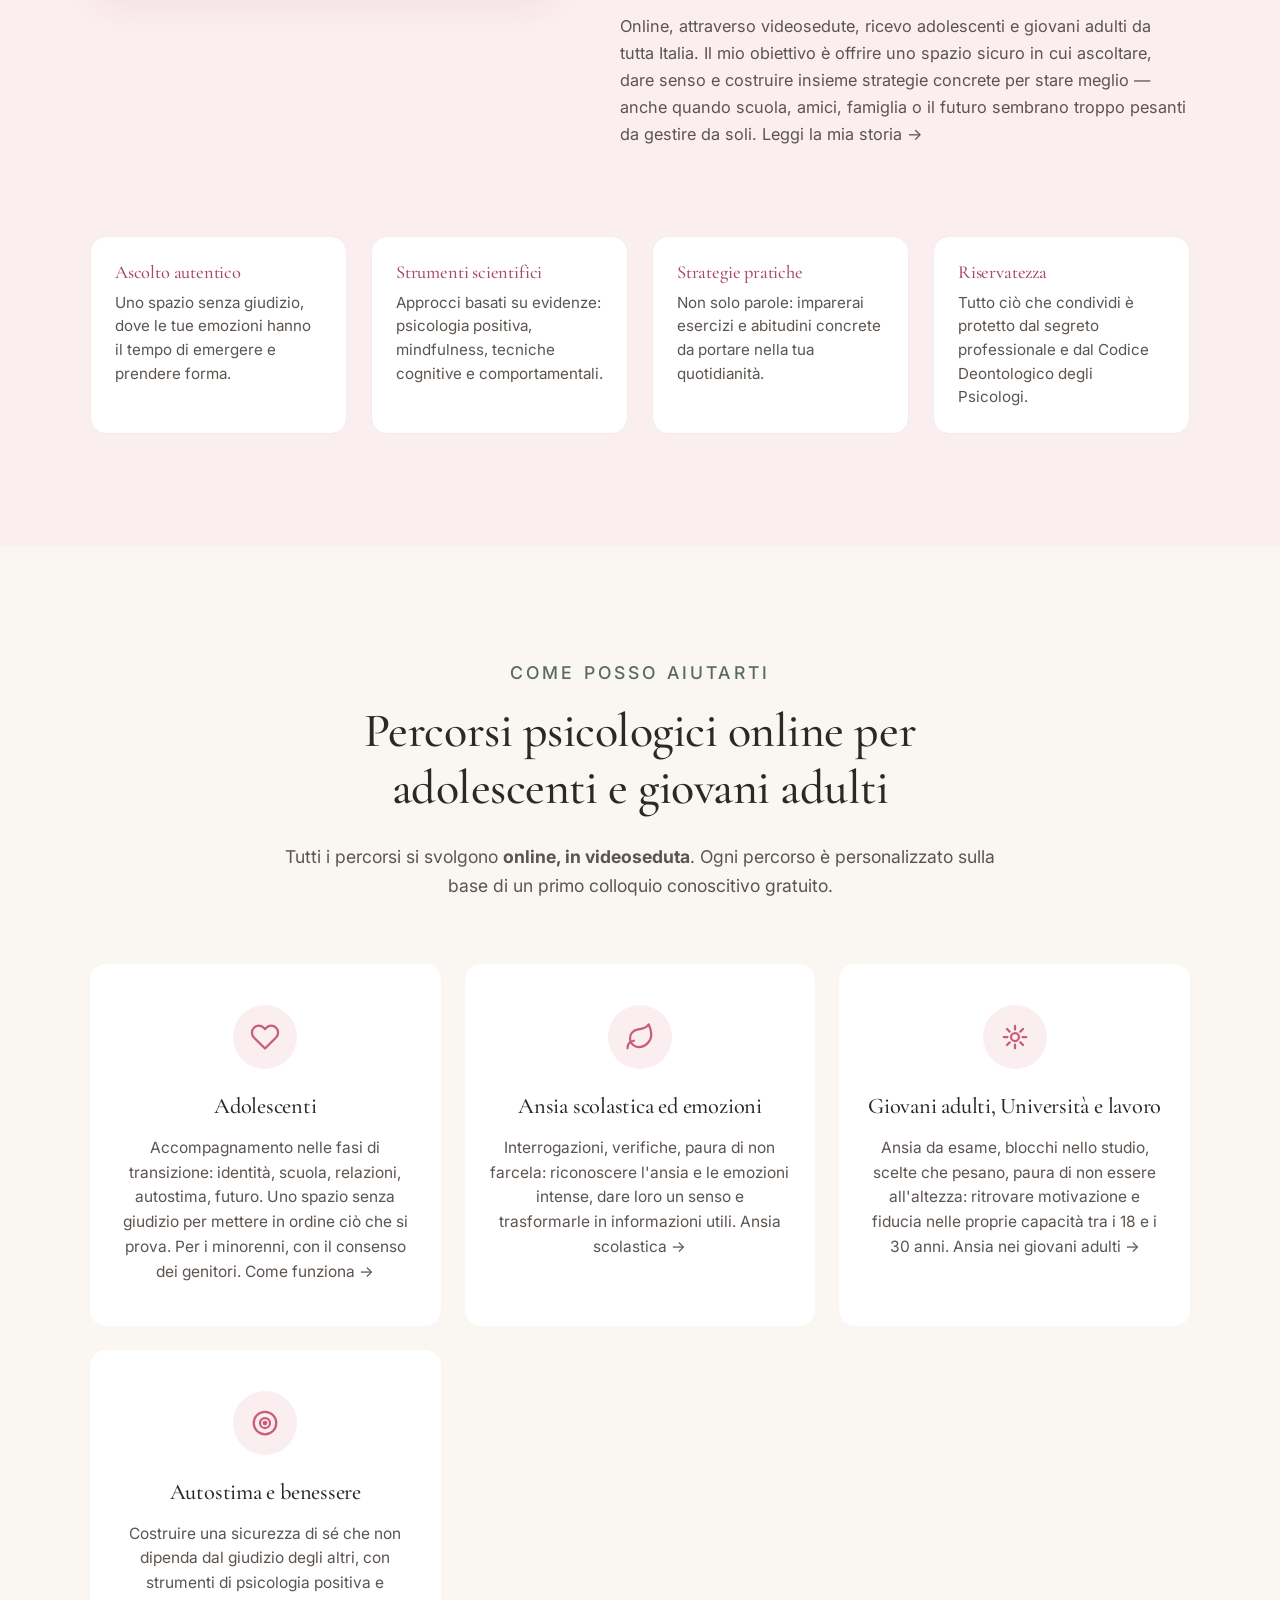
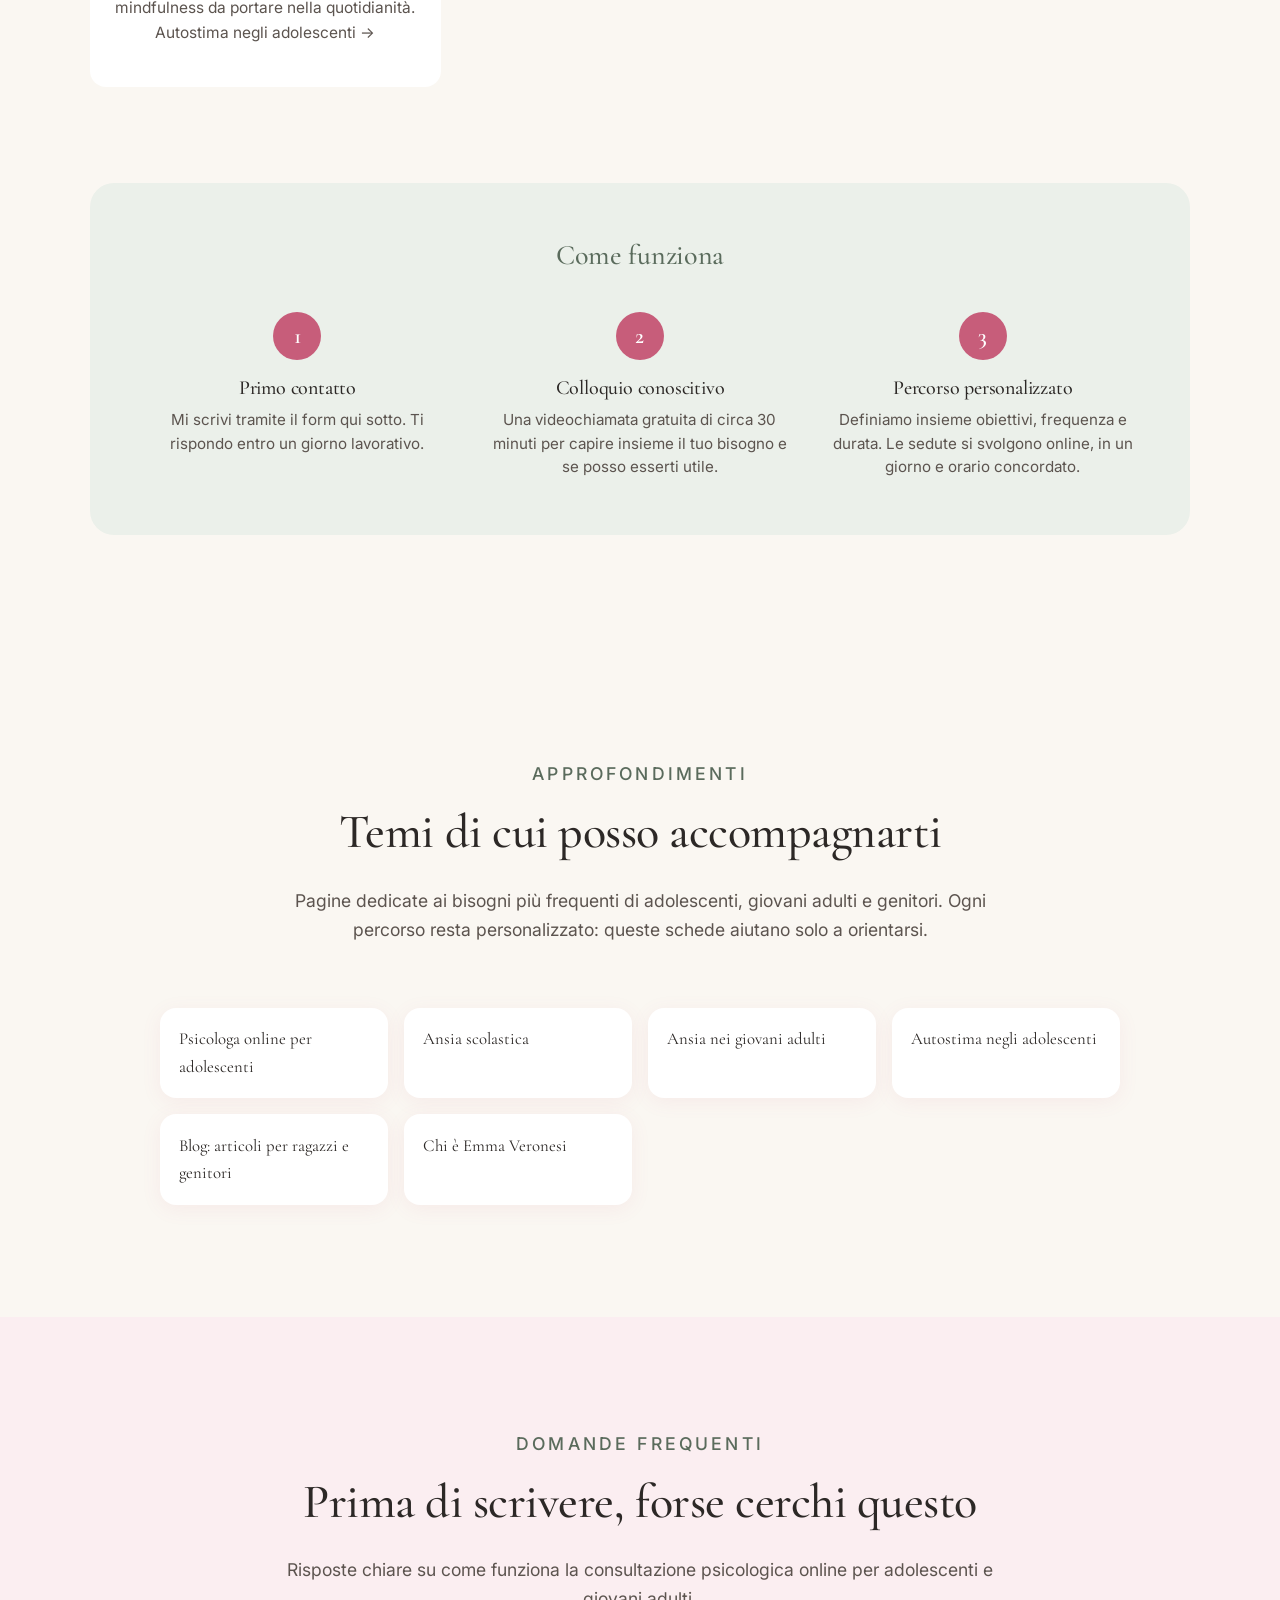
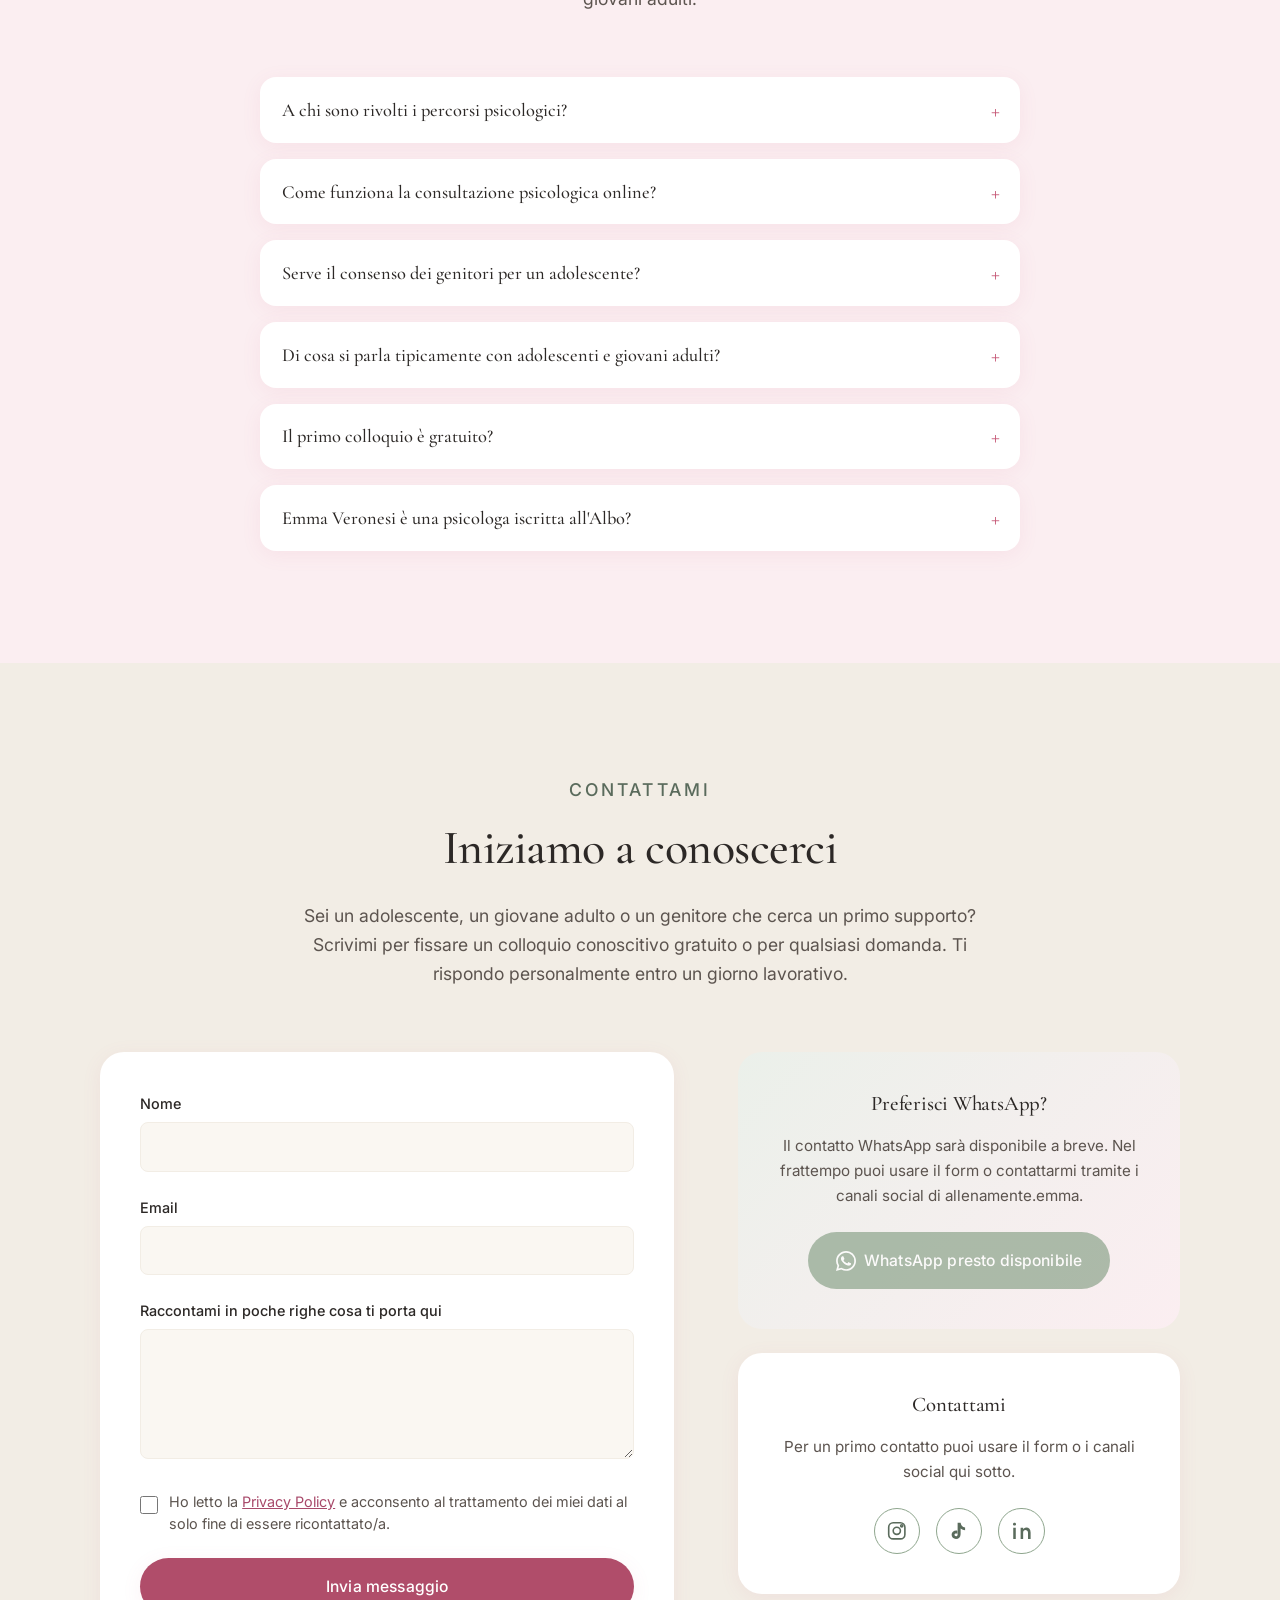
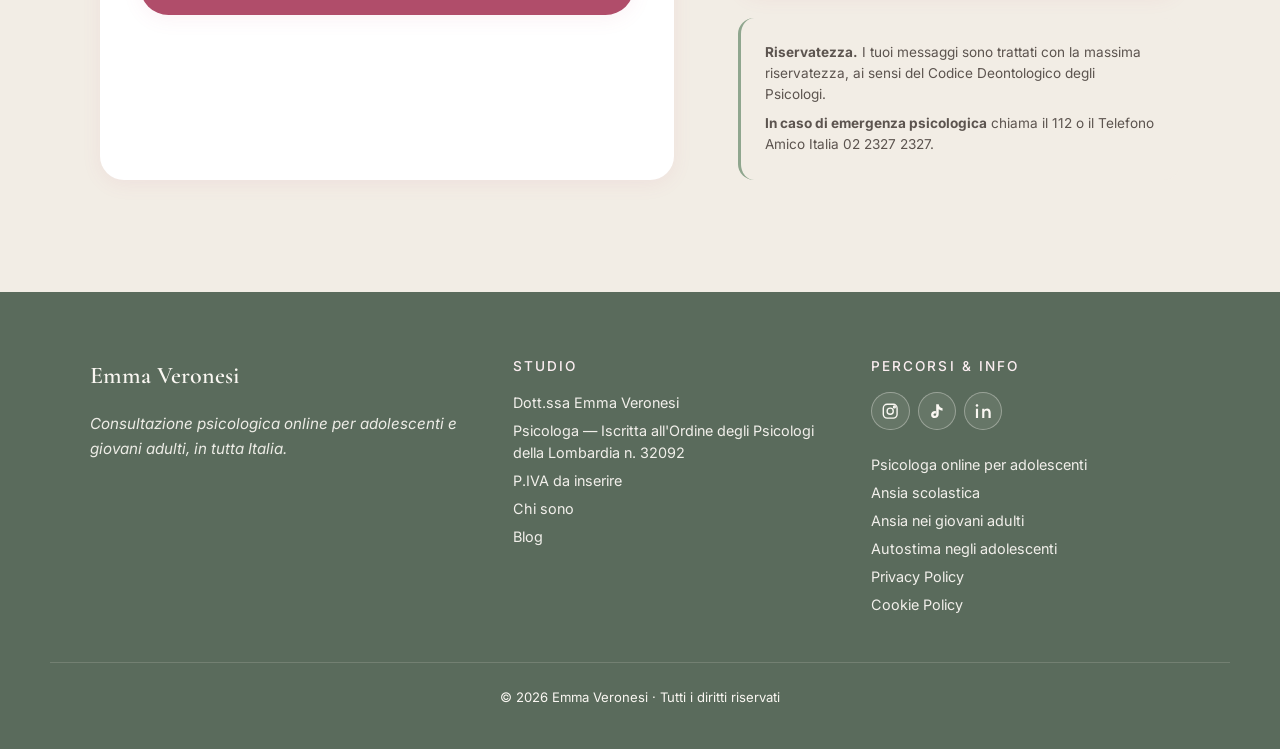
==== commit 48b8c6ce: "SEO/GEO: deeper landing pages, entity schema, chi-sono, blog, llms.txt, speed fixes Search Console (" ====
--- a/index.html
+++ b/index.html
@@ -4,179 +4,299 @@
   <meta charset="UTF-8" />
   <meta name="viewport" content="width=device-width, initial-scale=1.0" />
   <meta name="theme-color" content="#FAF7F2" />
-
-  <!--
-    ===========================================================
-    SEO E TITOLO PAGINA — modificabile da Emma
-    ===========================================================
-    Quello che si vede nella scheda del browser e nei risultati Google.
-    Mantieni breve (max ~60 caratteri per il title, ~155–160 per la description).
-    Focus: adolescenti e giovani adulti + consultazione psicologica online.
-  -->
-  <title>Psicologa Online Adolescenti e Giovani Adulti | Emma Veronesi</title>
-  <meta name="description" content="Consultazione psicologica online per adolescenti e giovani adulti: ansia, scuola, relazioni, autostima. Dott.ssa Emma Veronesi. Colloquio conoscitivo gratuito." />
-  <meta name="robots" content="index, follow, max-image-preview:large" />
+  <title>Psicologa online per adolescenti e giovani adulti | Emma Veronesi</title>
+  <meta name="description" content="Consultazione psicologica online per adolescenti e giovani adulti: ansia, scuola e Università, relazioni, autostima. Dott.ssa Emma Veronesi, iscritta all'Ordine Psicologi Lombardia. Colloquio conoscitivo gratuito." />
+  <meta name="robots" content="index, follow, max-image-preview:large, max-snippet:-1" />
   <meta name="author" content="Dott.ssa Emma Veronesi" />
   <link rel="canonical" href="https://emma-allenamente.com/" />
 
-  <!-- Open Graph (anteprima quando il link viene condiviso su WhatsApp/Facebook/LinkedIn) -->
-  <meta property="og:site_name" content="Emma Veronesi — Allenamente" />
+  <meta property="og:site_name" content="Emma Veronesi — Psicologa online" />
   <meta property="og:title" content="Psicologa online per adolescenti e giovani adulti | Emma Veronesi" />
-  <meta property="og:description" content="Spazio sicuro online per gestire ansia, emozioni, scuola e relazioni. Percorsi per adolescenti e giovani adulti. Colloquio conoscitivo gratuito." />
-  <meta property="og:image" content="https://emma-allenamente.com/assets/img/camelia.jpg" />
-  <meta property="og:image:alt" content="Camelia, simbolo del brand Allenamente di Emma Veronesi" />
+  <meta property="og:description" content="Consultazione psicologica online per adolescenti e giovani adulti: ansia, scuola e Università, relazioni, autostima. Dott.ssa Emma Veronesi, iscritta all'Ordine Psicologi Lombardia. Colloquio conoscitivo gratuito." />
+  <meta property="og:image" content="https://emma-allenamente.com/assets/img/og-card.jpg" />
+  <meta property="og:image:width" content="1200" />
+  <meta property="og:image:height" content="630" />
+  <meta property="og:image:alt" content="Camelia rosa, simbolo di Allenamente — Emma Veronesi psicologa" />
   <meta property="og:url" content="https://emma-allenamente.com/" />
   <meta property="og:type" content="website" />
   <meta property="og:locale" content="it_IT" />
-
-  <!-- Twitter / X -->
   <meta name="twitter:card" content="summary_large_image" />
   <meta name="twitter:title" content="Psicologa online per adolescenti e giovani adulti | Emma Veronesi" />
-  <meta name="twitter:description" content="Consultazione psicologica online: ansia, scuola, relazioni, autostima. Colloquio conoscitivo gratuito." />
-  <meta name="twitter:image" content="https://emma-allenamente.com/assets/img/camelia.jpg" />
-
-  <!-- Dati strutturati (Google / rich results) -->
+  <meta name="twitter:description" content="Consultazione psicologica online per adolescenti e giovani adulti: ansia, scuola e Università, relazioni, autostima. Dott.ssa Emma Veronesi, iscritta all'Ordine Psicologi Lombardia. Colloquio conoscitivo gratuito." />
+  <meta name="twitter:image" content="https://emma-allenamente.com/assets/img/og-card.jpg" />
+  <!-- L'immagine hero è l'elemento LCP: la precarichiamo -->
+  <link rel="preload" as="image" href="assets/img/camelia-900.webp" imagesrcset="assets/img/camelia-450.webp 450w, assets/img/camelia-900.webp 900w" imagesizes="(max-width: 900px) 380px, 40vw" type="image/webp" fetchpriority="high" />
   <script type="application/ld+json">
-  {
-    "@context": "https://schema.org",
-    "@graph": [
-      {
-        "@type": "ProfessionalService",
-        "@id": "https://emma-allenamente.com/#studio",
-        "name": "Emma Veronesi — Psicologa del Benessere",
-        "alternateName": "Allenamente",
-        "url": "https://emma-allenamente.com/",
-        "image": "https://emma-allenamente.com/assets/img/emma-portrait.jpg",
-        "description": "Consultazione psicologica online per adolescenti e giovani adulti: ansia, emozioni, scuola, relazioni, autostima e performance.",
-        "provider": { "@id": "https://emma-allenamente.com/#emma" },
-        "areaServed": { "@type": "Country", "name": "Italia" },
-        "availableLanguage": ["it"],
-        "serviceType": [
-          "Psicologia per adolescenti",
-          "Psicologia per giovani adulti",
-          "Supporto per ansia ed emozioni",
-          "Psicologia online in videoseduta"
-        ],
-        "sameAs": [
-          "https://www.instagram.com/allenamente.emma/",
-          "https://www.tiktok.com/@allenamente.emma",
-          "https://www.linkedin.com/in/emma-veronesi/"
-        ]
-      },
-      {
-        "@type": "Person",
-        "@id": "https://emma-allenamente.com/#emma",
-        "name": "Emma Veronesi",
-        "honorificPrefix": "Dott.ssa",
-        "jobTitle": "Psicologa",
-        "url": "https://emma-allenamente.com/",
-        "image": "https://emma-allenamente.com/assets/img/emma-portrait.jpg",
-        "description": "Psicologa del Benessere specializzata in percorsi online per adolescenti e giovani adulti.",
-        "alumniOf": {
-          "@type": "CollegeOrUniversity",
-          "name": "Università Cattolica del Sacro Cuore di Milano"
-        },
-        "hasCredential": "Iscritta all'Ordine degli Psicologi della Lombardia n. 32092",
-        "knowsAbout": [
-          "psicologia adolescenti",
-          "psicologia giovani adulti",
-          "ansia",
-          "gestione emozioni",
-          "mindfulness",
-          "performance"
-        ]
-      },
-      {
-        "@type": "WebSite",
-        "@id": "https://emma-allenamente.com/#website",
-        "url": "https://emma-allenamente.com/",
-        "name": "Emma Veronesi — Psicologa del Benessere",
-        "inLanguage": "it-IT",
-        "publisher": { "@id": "https://emma-allenamente.com/#emma" }
-      },
-      {
-        "@type": "FAQPage",
-        "@id": "https://emma-allenamente.com/#faq",
-        "mainEntity": [
+{
+  "@context": "https://schema.org",
+  "@graph": [
+    {
+      "@type": [
+        "ProfessionalService",
+        "Psychologist"
+      ],
+      "@id": "https://emma-allenamente.com/#studio",
+      "name": "Dott.ssa Emma Veronesi — Psicologa online (Allenamente)",
+      "alternateName": [
+        "Allenamente",
+        "allenamente.emma"
+      ],
+      "url": "https://emma-allenamente.com/",
+      "logo": "https://emma-allenamente.com/assets/img/favicon.svg",
+      "image": "https://emma-allenamente.com/assets/img/og-card.jpg",
+      "description": "Consultazione psicologica online in videoseduta per adolescenti e giovani adulti in tutta Italia: ansia, scuola e Università, autostima, relazioni, gestione delle emozioni. Primo colloquio conoscitivo gratuito di 30 minuti.",
+      "founder": {
+        "@id": "https://emma-allenamente.com/#emma"
+      },
+      "employee": {
+        "@id": "https://emma-allenamente.com/#emma"
+      },
+      "areaServed": {
+        "@type": "Country",
+        "name": "Italia",
+        "sameAs": "https://www.wikidata.org/wiki/Q38"
+      },
+      "availableLanguage": [
+        "it"
+      ],
+      "address": {
+        "@type": "PostalAddress",
+        "addressRegion": "Lombardia",
+        "addressCountry": "IT"
+      },
+      "sameAs": [
+        "https://www.instagram.com/allenamente.emma/",
+        "https://www.tiktok.com/@allenamente.emma",
+        "https://www.linkedin.com/in/emma-veronesi/",
+        "https://www.opl.it/iscritti-ricerca-avanzata.php"
+      ],
+      "hasOfferCatalog": {
+        "@type": "OfferCatalog",
+        "name": "Percorsi psicologici online",
+        "itemListElement": [
           {
-            "@type": "Question",
-            "name": "A chi sono rivolti i percorsi psicologici?",
-            "acceptedAnswer": {
-              "@type": "Answer",
-              "text": "I percorsi sono pensati soprattutto per adolescenti e giovani adulti che vogliono affrontare ansia, emozioni intense, pressione scolastica o universitaria, relazioni e momenti di passaggio. Anche genitori e tutori possono scrivere per capire come avviare un supporto per un minore."
+            "@type": "Offer",
+            "itemOffered": {
+              "@type": "Service",
+              "@id": "https://emma-allenamente.com/psicologo-online-adolescenti.html#servizio",
+              "name": "Consultazione psicologica online per adolescenti",
+              "url": "https://emma-allenamente.com/psicologo-online-adolescenti.html"
             }
           },
           {
-            "@type": "Question",
-            "name": "Come funziona la consultazione psicologica online?",
-            "acceptedAnswer": {
-              "@type": "Answer",
-              "text": "Le sedute si svolgono in videoseduta da tutta Italia. Dopo un primo messaggio, si fissa un colloquio conoscitivo gratuito di circa 30 minuti; se c'è sintonia, si costruisce insieme un percorso personalizzato."
+            "@type": "Offer",
+            "itemOffered": {
+              "@type": "Service",
+              "@id": "https://emma-allenamente.com/ansia-scolastica.html#servizio",
+              "name": "Supporto psicologico per l'ansia scolastica",
+              "url": "https://emma-allenamente.com/ansia-scolastica.html"
             }
           },
           {
-            "@type": "Question",
-            "name": "Serve il consenso dei genitori per un adolescente?",
-            "acceptedAnswer": {
-              "@type": "Answer",
-              "text": "Sì. Per i minorenni il percorso viene avviato con il coinvolgimento e il consenso dei genitori o tutori, nel rispetto del Codice Deontologico degli Psicologi."
+            "@type": "Offer",
+            "itemOffered": {
+              "@type": "Service",
+              "@id": "https://emma-allenamente.com/ansia-giovani-adulti.html#servizio",
+              "name": "Percorso per l'ansia nei giovani adulti",
+              "url": "https://emma-allenamente.com/ansia-giovani-adulti.html"
             }
           },
           {
-            "@type": "Question",
-            "name": "Di cosa si parla tipicamente con adolescenti e giovani adulti?",
-            "acceptedAnswer": {
-              "@type": "Answer",
-              "text": "Temi frequenti sono ansia e stress, scuola e Università, autostima, relazioni, identità, paura di non farcela, blocchi e momenti di transizione. L'obiettivo è dare senso a ciò che si prova e costruire strategie concrete."
+            "@type": "Offer",
+            "itemOffered": {
+              "@type": "Service",
+              "@id": "https://emma-allenamente.com/autostima-adolescenti.html#servizio",
+              "name": "Percorso sull'autostima negli adolescenti",
+              "url": "https://emma-allenamente.com/autostima-adolescenti.html"
             }
-          },
-          {
-            "@type": "Question",
-            "name": "Il primo colloquio è gratuito?",
-            "acceptedAnswer": {
-              "@type": "Answer",
-              "text": "Sì. Il colloquio conoscitivo è gratuito e dura circa 30 minuti: serve a capire il bisogno e valutare insieme se il percorso può essere utile."
-            }
           }
         ]
+      },
+      "makesOffer": {
+        "@type": "Offer",
+        "name": "Colloquio conoscitivo gratuito",
+        "description": "Videochiamata di circa 30 minuti, senza impegno, per capire il bisogno e valutare insieme un percorso.",
+        "price": "0",
+        "priceCurrency": "EUR",
+        "availability": "https://schema.org/InStock"
       }
-    ]
-  }
-  </script>
-
-  <!-- Favicon -->
+    },
+    {
+      "@type": "Person",
+      "@id": "https://emma-allenamente.com/#emma",
+      "name": "Emma Veronesi",
+      "givenName": "Emma",
+      "familyName": "Veronesi",
+      "honorificPrefix": "Dott.ssa",
+      "jobTitle": "Psicologa",
+      "description": "Psicologa iscritta all'Ordine degli Psicologi della Lombardia (n. 32092). Consultazione psicologica online per adolescenti e giovani adulti: ansia, scuola e Università, autostima, relazioni.",
+      "url": "https://emma-allenamente.com/chi-sono.html",
+      "image": {
+        "@type": "ImageObject",
+        "@id": "https://emma-allenamente.com/#ritratto",
+        "url": "https://emma-allenamente.com/assets/img/emma-portrait-600.jpg",
+        "width": 600,
+        "height": 800,
+        "caption": "Dott.ssa Emma Veronesi, psicologa"
+      },
+      "sameAs": [
+        "https://www.instagram.com/allenamente.emma/",
+        "https://www.tiktok.com/@allenamente.emma",
+        "https://www.linkedin.com/in/emma-veronesi/",
+        "https://www.opl.it/iscritti-ricerca-avanzata.php"
+      ],
+      "alumniOf": {
+        "@type": "CollegeOrUniversity",
+        "name": "Università Cattolica del Sacro Cuore",
+        "sameAs": "https://www.unicatt.it/"
+      },
+      "hasCredential": [
+        {
+          "@type": "EducationalOccupationalCredential",
+          "credentialCategory": "degree",
+          "name": "Laurea magistrale in Psicologia per il Benessere: Empowerment, Riabilitazione e Tecnologie Positive",
+          "recognizedBy": {
+            "@type": "CollegeOrUniversity",
+            "name": "Università Cattolica del Sacro Cuore"
+          }
+        },
+        {
+          "@type": "EducationalOccupationalCredential",
+          "credentialCategory": "license",
+          "name": "Iscrizione all'Albo degli Psicologi della Lombardia, n. 32092",
+          "identifier": "32092",
+          "recognizedBy": {
+            "@type": "Organization",
+            "name": "Ordine degli Psicologi della Lombardia",
+            "url": "https://www.opl.it/"
+          }
+        }
+      ],
+      "knowsAbout": [
+        "psicologia dell'adolescenza",
+        "psicologia dei giovani adulti",
+        "ansia",
+        "ansia scolastica",
+        "ansia da esame",
+        "autostima",
+        "gestione delle emozioni",
+        "mindfulness",
+        "psicologia positiva",
+        "consultazione psicologica online"
+      ],
+      "knowsLanguage": [
+        "it"
+      ],
+      "worksFor": {
+        "@id": "https://emma-allenamente.com/#studio"
+      }
+    },
+    {
+      "@type": "WebSite",
+      "@id": "https://emma-allenamente.com/#website",
+      "url": "https://emma-allenamente.com/",
+      "name": "Emma Veronesi — Psicologa online per adolescenti e giovani adulti",
+      "inLanguage": "it-IT",
+      "publisher": {
+        "@id": "https://emma-allenamente.com/#emma"
+      }
+    },
+    {
+      "@type": "WebPage",
+      "@id": "https://emma-allenamente.com/#webpage",
+      "url": "https://emma-allenamente.com/",
+      "name": "Psicologa online per adolescenti e giovani adulti | Emma Veronesi",
+      "isPartOf": {
+        "@id": "https://emma-allenamente.com/#website"
+      },
+      "about": {
+        "@id": "https://emma-allenamente.com/#studio"
+      },
+      "inLanguage": "it-IT",
+      "dateModified": "2026-09-29"
+    },
+    {
+      "@type": "FAQPage",
+      "mainEntity": [
+        {
+          "@type": "Question",
+          "name": "A chi sono rivolti i percorsi psicologici?",
+          "acceptedAnswer": {
+            "@type": "Answer",
+            "text": "I percorsi sono pensati per adolescenti (dai 13 anni) e giovani adulti (fino ai 30 circa) che vogliono affrontare ansia, emozioni intense, pressione scolastica o universitaria, autostima, relazioni e momenti di passaggio. Anche genitori e tutori possono scrivere per capire come avviare un supporto per un minore."
+          }
+        },
+        {
+          "@type": "Question",
+          "name": "Come funziona la consultazione psicologica online?",
+          "acceptedAnswer": {
+            "@type": "Answer",
+            "text": "Le sedute si svolgono in videochiamata da tutta Italia. Dopo un primo messaggio si fissa un colloquio conoscitivo gratuito di circa 30 minuti; se c'è sintonia, si costruisce insieme un percorso personalizzato con sedute di 50 minuti, di norma settimanali all'inizio."
+          }
+        },
+        {
+          "@type": "Question",
+          "name": "Serve il consenso dei genitori per un adolescente?",
+          "acceptedAnswer": {
+            "@type": "Answer",
+            "text": "Sì. Per i minorenni il percorso viene avviato con il consenso informato di chi esercita la responsabilità genitoriale, di norma entrambi i genitori, come previsto dall'art. 31 del Codice Deontologico degli Psicologi."
+          }
+        },
+        {
+          "@type": "Question",
+          "name": "Di cosa si parla tipicamente con adolescenti e giovani adulti?",
+          "acceptedAnswer": {
+            "@type": "Answer",
+            "text": "Temi frequenti sono ansia e stress, scuola e Università, autostima, relazioni, identità, paura di non farcela, blocchi e momenti di transizione. L'obiettivo è dare senso a ciò che si prova e costruire strategie concrete."
+          }
+        },
+        {
+          "@type": "Question",
+          "name": "Il primo colloquio è gratuito?",
+          "acceptedAnswer": {
+            "@type": "Answer",
+            "text": "Sì. Il colloquio conoscitivo è gratuito e dura circa 30 minuti: serve a capire il bisogno e valutare insieme se il percorso può essere utile. Il costo delle sedute successive viene comunicato prima di iniziare."
+          }
+        },
+        {
+          "@type": "Question",
+          "name": "Emma Veronesi è una psicologa iscritta all'Albo?",
+          "acceptedAnswer": {
+            "@type": "Answer",
+            "text": "Sì. La Dott.ssa Emma Veronesi è iscritta all'Ordine degli Psicologi della Lombardia con il numero 32092 ed è laureata in Psicologia per il Benessere presso l'Università Cattolica del Sacro Cuore."
+          }
+        }
+      ]
+    }
+  ]
+}
+</script>
+
   <link rel="icon" type="image/svg+xml" href="assets/img/favicon.svg" />
-
-  <!-- Font: Cormorant Garamond (titoli) + Inter (testo) -->
   <link rel="preconnect" href="https://fonts.googleapis.com" />
   <link rel="preconnect" href="https://fonts.gstatic.com" crossorigin />
   <link rel="stylesheet" href="https://fonts.googleapis.com/css2?family=Cormorant+Garamond:ital,wght@0,400;0,500;0,600;1,400;1,500&family=Inter:wght@400;500;600&display=swap" />
-
   <link rel="stylesheet" href="assets/css/styles.css" />
 </head>
 <body>
-
-  <!--
-    ===========================================================
-    HEADER — barra di navigazione fissa in alto
-    ===========================================================
-    Le voci del menu sono Emma, Servizi, Contatta.
-    Per cambiare un'etichetta del menu, modifica il testo dentro <a>.
-  -->
   <header class="site-header">
     <nav class="nav container" aria-label="Navigazione principale">
-      <a href="#hero" class="nav-brand" aria-label="Emma Veronesi - Home">
-        <img src="assets/img/favicon.svg" alt="" aria-hidden="true" />
+      <a href="index.html" class="nav-brand" aria-label="Emma Veronesi - Home">
+        <img src="assets/img/favicon.svg" alt="" aria-hidden="true" width="32" height="32" />
         <span>Emma Veronesi</span>
       </a>
       <button class="nav-toggle" aria-label="Apri menu" aria-expanded="false" aria-controls="primary-nav">
         <span></span><span></span><span></span>
       </button>
       <ul class="nav-links" id="primary-nav">
-        <li><a href="#emma">Emma</a></li>
-        <li><a href="#servizi">Servizi</a></li>
-        <li><a href="#faq">Domande</a></li>
-        <li><a href="#contatta">Contatta</a></li>
+        <li><a href="chi-sono.html">Chi sono</a></li>
+        <li><a href="index.html#servizi">Percorsi</a></li>
+        <li><a href="psicologo-online-adolescenti.html">Adolescenti</a></li>
+        <li><a href="ansia-scolastica.html">Ansia scolastica</a></li>
+        <li><a href="ansia-giovani-adulti.html">Giovani adulti</a></li>
+        <li><a href="autostima-adolescenti.html">Autostima</a></li>
+        <li><a href="blog/index.html">Blog</a></li>
+        <li><a href="index.html#contatta">Contatta</a></li>
       </ul>
     </nav>
   </header>
@@ -187,38 +307,43 @@
       =========================================================
       SEZIONE HERO — primo schermo che si vede aprendo il sito
       =========================================================
-      TESTO MODIFICABILE: occhiello, titolone, sottotitolo, bottoni.
-      Lo slogan è "Allena la mente, non solo il corpo" (dal brand Instagram).
+      TESTO MODIFICABILE: slogan, titolo, sottotitolo, bottoni.
+      NOTA SEO: l'H1 contiene la parola chiave principale; lo slogan
+      "Allena la mente, non solo il corpo" resta sopra come firma di brand.
+      NOTA VELOCITÀ: qui NON usare la classe "reveal" (l'hero deve
+      essere visibile subito, senza aspettare il JavaScript).
     -->
     <section class="hero" id="hero">
       <div class="hero-decoration top-right" aria-hidden="true">
-        <img src="assets/img/camelia-small.jpg" alt="" />
+        <img src="assets/img/camelia-small-300.jpg" alt="" width="300" height="400" loading="lazy" decoding="async" />
       </div>
       <div class="hero-decoration bottom-left" aria-hidden="true">
-        <img src="assets/img/camelia-small.jpg" alt="" />
+        <img src="assets/img/camelia-small-300.jpg" alt="" width="300" height="400" loading="lazy" decoding="async" />
       </div>
 
       <div class="container">
         <div class="hero-grid">
-          <div class="hero-text reveal">
-            <p class="eyebrow">Psicologa online per adolescenti e giovani adulti</p>
+          <div class="hero-text">
+            <p class="eyebrow">Allena la mente, non solo il corpo</p>
             <h1>
-              Allena la mente,<br />
-              non solo <span class="accent">il corpo.</span>
+              Psicologa online per adolescenti e <span class="accent">giovani adulti</span>
             </h1>
             <p>
-              Consultazione psicologica online per adolescenti e giovani adulti
-              che vogliono capire le proprie emozioni, gestire l'ansia,
-              affrontare scuola o Università e ritrovare equilibrio.
-              Strategie pratiche, ascolto autentico, evidenza scientifica.
+              Consultazione psicologica in videochiamata, da tutta Italia, per chi vuole
+              capire le proprie emozioni, gestire l'ansia, affrontare scuola o Università
+              e ritrovare equilibrio. Strategie pratiche, ascolto autentico, evidenza scientifica.
+              Primo colloquio conoscitivo gratuito.
             </p>
             <div class="hero-actions">
               <a href="#contatta" class="btn btn-primary">Scrivimi</a>
-              <a href="#servizi" class="btn btn-secondary">Scopri i servizi</a>
+              <a href="#servizi" class="btn btn-secondary">Scopri i percorsi</a>
             </div>
           </div>
-          <div class="hero-image reveal">
-            <img src="assets/img/camelia.jpg" alt="Camelia rosa tra foglie verdi, simbolo del brand allenamente.emma" />
+          <div class="hero-image">
+            <picture>
+              <source type="image/webp" srcset="assets/img/camelia-450.webp 450w, assets/img/camelia-900.webp 900w" sizes="(max-width: 900px) 380px, 40vw" />
+              <img src="assets/img/camelia-900.jpg" srcset="assets/img/camelia-450.jpg 450w, assets/img/camelia-900.jpg 900w" sizes="(max-width: 900px) 380px, 40vw" width="900" height="1200" fetchpriority="high" decoding="async" alt="Camelia rosa tra foglie verdi, simbolo del brand Allenamente di Emma Veronesi" />
+            </picture>
           </div>
         </div>
       </div>
@@ -235,20 +360,24 @@
       <div class="container">
         <div class="emma-grid">
           <div class="emma-portrait reveal">
-            <img src="assets/img/emma-portrait.jpg" alt="Dott.ssa Emma Veronesi, psicologa online per adolescenti e giovani adulti" />
+            <picture>
+              <source type="image/webp" srcset="assets/img/emma-portrait-300.webp 300w, assets/img/emma-portrait-600.webp 600w" sizes="(max-width: 900px) 380px, 33vw" />
+              <img src="assets/img/emma-portrait-600.jpg" srcset="assets/img/emma-portrait-300.jpg 300w, assets/img/emma-portrait-600.jpg 600w" sizes="(max-width: 900px) 380px, 33vw" width="600" height="800" loading="lazy" decoding="async" alt="Dott.ssa Emma Veronesi, psicologa online per adolescenti e giovani adulti" />
+            </picture>
           </div>
           <div class="emma-bio reveal">
             <p class="eyebrow">Conosci Emma</p>
-            <h2>Dott.ssa Emma Veronesi<br /><em style="font-style:italic;color:var(--rosa-camelia);font-weight:400;font-size:0.7em">Psicologa del Benessere</em></h2>
+            <h2>Dott.ssa Emma Veronesi<br /><span class="sottotitolo-ruolo">Psicologa del Benessere</span></h2>
             <span class="emma-credenziali">
               Iscritta all'Ordine degli Psicologi della Lombardia n. 32092
             </span>
 
             <p>
-              Sono laureata in <strong>Psicologia per il Benessere, Empowerment, Riabilitazione e Tecnologie Positive</strong>
+              Sono laureata in <strong>Psicologia per il Benessere: Empowerment, Riabilitazione e Tecnologie Positive</strong>
               presso l'Università Cattolica del Sacro Cuore di Milano. La mia formazione integra
               ricerca scientifica e strumenti pratici per accompagnare <strong>adolescenti e giovani adulti</strong>
-              nell'affrontare ansia, gestione delle emozioni, scuola, relazioni e performance.
+              nell'affrontare <a href="ansia-scolastica.html">ansia scolastica</a>, gestione delle emozioni,
+              <a href="autostima-adolescenti.html">autostima</a>, relazioni e performance.
             </p>
             <p>
               Ho maturato esperienza nel <strong>counseling familiare</strong> presso il CMTF di Monza
@@ -257,33 +386,34 @@
               rispettoso della storia di chi ho davanti.
             </p>
             <p>
-              Online, attraverso videosedute, ricevo adolescenti e giovani adulti da tutta Italia.
+              Online, attraverso videosedute, ricevo <a href="psicologo-online-adolescenti.html">adolescenti</a>
+              e <a href="ansia-giovani-adulti.html">giovani adulti</a> da tutta Italia.
               Il mio obiettivo è offrire uno spazio sicuro in cui ascoltare, dare senso e costruire insieme
               strategie concrete per stare meglio — anche quando scuola, amici, famiglia o il futuro
-              sembrano troppo pesanti da gestire da soli.
+              sembrano troppo pesanti da gestire da soli. <a href="chi-sono.html">Leggi la mia storia →</a>
             </p>
           </div>
         </div>
 
         <!--
           Sotto-sezione: i 4 valori di Emma (cosa puoi aspettarti)
-          Per modificare un valore: cambia titolo (h4) e descrizione (p).
+          Per modificare un valore: cambia titolo (h3) e descrizione (p).
         -->
         <div class="emma-valori reveal">
           <article class="valore-card">
-            <h4>Ascolto autentico</h4>
+            <h3 class="h4">Ascolto autentico</h3>
             <p>Uno spazio senza giudizio, dove le tue emozioni hanno il tempo di emergere e prendere forma.</p>
           </article>
           <article class="valore-card">
-            <h4>Strumenti scientifici</h4>
+            <h3 class="h4">Strumenti scientifici</h3>
             <p>Approcci basati su evidenze: psicologia positiva, mindfulness, tecniche cognitive e comportamentali.</p>
           </article>
           <article class="valore-card">
-            <h4>Strategie pratiche</h4>
+            <h3 class="h4">Strategie pratiche</h3>
             <p>Non solo parole: imparerai esercizi e abitudini concrete da portare nella tua quotidianità.</p>
           </article>
           <article class="valore-card">
-            <h4>Riservatezza</h4>
+            <h3 class="h4">Riservatezza</h3>
             <p>Tutto ciò che condividi è protetto dal segreto professionale e dal Codice Deontologico degli Psicologi.</p>
           </article>
         </div>
@@ -295,15 +425,13 @@
       SEZIONE SERVIZI — cosa offre Emma
       =========================================================
       TESTO MODIFICABILE: titoli e descrizioni delle 4 card servizi.
-      Per AGGIUNGERE un servizio: copia un blocco <article class="servizio-card">...</article>
-      e modifica icona, titolo e descrizione.
-      Per RIMUOVERE: cancella un intero blocco <article>.
+      Ogni card rimanda alla pagina di approfondimento dedicata.
     -->
     <section id="servizi">
       <div class="container">
         <header class="section-header reveal">
           <p class="eyebrow">Come posso aiutarti</p>
-          <h2>Percorsi psicologici per adolescenti e giovani adulti</h2>
+          <h2>Percorsi psicologici online per adolescenti e giovani adulti</h2>
           <p>
             Tutti i percorsi si svolgono <strong>online, in videoseduta</strong>.
             Ogni percorso è personalizzato sulla base di un primo colloquio conoscitivo gratuito.
@@ -313,64 +441,61 @@
         <div class="servizi-grid">
           <article class="servizio-card reveal">
             <div class="servizio-icon" aria-hidden="true">
-              <!-- Icona: cuore (adolescenti) -->
               <svg viewBox="0 0 24 24" fill="none" stroke="currentColor" stroke-width="1.8" stroke-linecap="round" stroke-linejoin="round">
                 <path d="M20.84 4.61a5.5 5.5 0 0 0-7.78 0L12 5.67l-1.06-1.06a5.5 5.5 0 0 0-7.78 7.78L12 21.23l8.84-8.84a5.5 5.5 0 0 0 0-7.78Z"/>
               </svg>
             </div>
-            <h3>Adolescenti e giovani adulti</h3>
+            <h3><a href="psicologo-online-adolescenti.html">Adolescenti</a></h3>
             <p>
-              Accompagnamento nelle fasi di transizione: identità, scuola e Università,
-              relazioni, autostima, futuro. Uno spazio senza giudizio per mettere in ordine
-              ciò che si prova. Per i minorenni, il percorso viene avviato con il coinvolgimento
-              e il consenso dei genitori o tutori.
+              Accompagnamento nelle fasi di transizione: identità, scuola, relazioni, autostima, futuro.
+              Uno spazio senza giudizio per mettere in ordine ciò che si prova. Per i minorenni, con il
+              consenso dei genitori. <a href="psicologo-online-adolescenti.html">Come funziona →</a>
             </p>
           </article>
 
           <article class="servizio-card reveal">
             <div class="servizio-icon" aria-hidden="true">
-              <!-- Icona: foglia (ansia ed emozioni) -->
               <svg viewBox="0 0 24 24" fill="none" stroke="currentColor" stroke-width="1.8" stroke-linecap="round" stroke-linejoin="round">
                 <path d="M11 20A7 7 0 0 1 9.8 6.1C15.5 5 17 4.48 19 2c1 2 2 4.18 2 8 0 5.5-4.78 10-10 10Z"/>
                 <path d="M2 21c0-3 1.85-5.36 5.08-6"/>
               </svg>
             </div>
-            <h3>Ansia ed emozioni</h3>
+            <h3><a href="ansia-scolastica.html">Ansia scolastica ed emozioni</a></h3>
             <p>
-              Imparare a riconoscere ansia, gelosia, rabbia e altre emozioni intense —
-              anche quelle legate a scuola, amici o famiglia — dando loro un senso
-              e trasformandole in informazioni utili.
+              Interrogazioni, verifiche, paura di non farcela: riconoscere l'ansia e le emozioni intense,
+              dare loro un senso e trasformarle in informazioni utili.
+              <a href="ansia-scolastica.html">Ansia scolastica →</a>
             </p>
           </article>
 
           <article class="servizio-card reveal">
             <div class="servizio-icon" aria-hidden="true">
-              <!-- Icona: scintilla (performance) -->
               <svg viewBox="0 0 24 24" fill="none" stroke="currentColor" stroke-width="1.8" stroke-linecap="round" stroke-linejoin="round">
                 <path d="M12 3v3M12 18v3M5.6 5.6l2.1 2.1M16.3 16.3l2.1 2.1M3 12h3M18 12h3M5.6 18.4l2.1-2.1M16.3 7.7l2.1-2.1"/>
                 <circle cx="12" cy="12" r="3.2"/>
               </svg>
             </div>
-            <h3>Performance e blocchi</h3>
+            <h3><a href="ansia-giovani-adulti.html">Giovani adulti, Università e lavoro</a></h3>
             <p>
-              Sport, studio, lavoro: superare la paura di non riuscire, gestire la
-              pressione e ritrovare motivazione e fiducia nelle proprie capacità.
+              Ansia da esame, blocchi nello studio, scelte che pesano, paura di non essere all'altezza:
+              ritrovare motivazione e fiducia nelle proprie capacità tra i 18 e i 30 anni.
+              <a href="ansia-giovani-adulti.html">Ansia nei giovani adulti →</a>
             </p>
           </article>
 
           <article class="servizio-card reveal">
             <div class="servizio-icon" aria-hidden="true">
-              <!-- Icona: cerchio meditativo (mindfulness) -->
               <svg viewBox="0 0 24 24" fill="none" stroke="currentColor" stroke-width="1.8" stroke-linecap="round" stroke-linejoin="round">
                 <circle cx="12" cy="12" r="9"/>
                 <circle cx="12" cy="12" r="4"/>
                 <circle cx="12" cy="12" r="1" fill="currentColor"/>
               </svg>
             </div>
-            <h3>Mindfulness e benessere</h3>
+            <h3><a href="autostima-adolescenti.html">Autostima e benessere</a></h3>
             <p>
-              Costruire una pratica di consapevolezza quotidiana per vivere il presente
-              con maggiore presenza, calma e chiarezza.
+              Costruire una sicurezza di sé che non dipenda dal giudizio degli altri, con strumenti di
+              psicologia positiva e mindfulness da portare nella quotidianità.
+              <a href="autostima-adolescenti.html">Autostima negli adolescenti →</a>
             </p>
           </article>
         </div>
@@ -390,7 +515,7 @@
             <div class="passo">
               <div class="passo-numero">2</div>
               <h4>Colloquio conoscitivo</h4>
-              <p>Una videoseduta gratuita di circa 30 minuti per capire insieme il tuo bisogno e se posso esserti utile.</p>
+              <p>Una videochiamata gratuita di circa 30 minuti per capire insieme il tuo bisogno e se posso esserti utile.</p>
             </div>
             <div class="passo">
               <div class="passo-numero">3</div>
@@ -404,7 +529,7 @@
 
     <!--
       =========================================================
-      APPROFONDIMENTI SEO — landing pages per intent di ricerca
+      APPROFONDIMENTI — pagine dedicate e blog
       =========================================================
     -->
     <section id="approfondimenti">
@@ -413,7 +538,7 @@
           <p class="eyebrow">Approfondimenti</p>
           <h2>Temi di cui posso accompagnarti</h2>
           <p>
-            Pagine dedicate ai bisogni più frequenti di adolescenti e giovani adulti.
+            Pagine dedicate ai bisogni più frequenti di adolescenti, giovani adulti e genitori.
             Ogni percorso resta personalizzato: queste schede aiutano solo a orientarsi.
           </p>
         </header>
@@ -422,13 +547,15 @@
           <a class="related-card" href="ansia-scolastica.html"><span>Ansia scolastica</span></a>
           <a class="related-card" href="ansia-giovani-adulti.html"><span>Ansia nei giovani adulti</span></a>
           <a class="related-card" href="autostima-adolescenti.html"><span>Autostima negli adolescenti</span></a>
+          <a class="related-card" href="blog/index.html"><span>Blog: articoli per ragazzi e genitori</span></a>
+          <a class="related-card" href="chi-sono.html"><span>Chi è Emma Veronesi</span></a>
         </div>
       </div>
     </section>
 
     <!--
       =========================================================
-      SEZIONE FAQ — domande frequenti (utile anche per Google)
+      SEZIONE FAQ — domande frequenti (utile anche per Google e per gli assistenti AI)
       =========================================================
       TESTO MODIFICABILE: domande (summary) e risposte (p).
       Se aggiungi/togli una domanda, aggiorna anche il JSON-LD FAQPage in <head>.
@@ -446,44 +573,28 @@
 
         <div class="faq-list reveal">
           <details class="faq-item">
-            <summary>A chi sono rivolti i percorsi?</summary>
-            <p>
-              Soprattutto ad <strong>adolescenti e giovani adulti</strong> che vogliono
-              affrontare ansia, emozioni intense, pressione scolastica o universitaria,
-              relazioni e momenti di passaggio. Anche genitori e tutori possono scrivere
-              per capire come avviare un supporto per un minore.
-            </p>
+            <summary>A chi sono rivolti i percorsi psicologici?</summary>
+            <p>I percorsi sono pensati per adolescenti (dai 13 anni) e giovani adulti (fino ai 30 circa) che vogliono affrontare ansia, emozioni intense, pressione scolastica o universitaria, autostima, relazioni e momenti di passaggio. Anche genitori e tutori possono scrivere per capire come avviare un supporto per un minore.</p>
           </details>
           <details class="faq-item">
             <summary>Come funziona la consultazione psicologica online?</summary>
-            <p>
-              Le sedute si svolgono in <strong>videoseduta da tutta Italia</strong>.
-              Dopo un primo messaggio fissiamo un colloquio conoscitivo gratuito di circa
-              30 minuti; se c'è sintonia, costruiamo insieme un percorso personalizzato.
-            </p>
+            <p>Le sedute si svolgono in videochiamata da tutta Italia. Dopo un primo messaggio si fissa un colloquio conoscitivo gratuito di circa 30 minuti; se c'è sintonia, si costruisce insieme un percorso personalizzato con sedute di 50 minuti, di norma settimanali all'inizio.</p>
           </details>
           <details class="faq-item">
             <summary>Serve il consenso dei genitori per un adolescente?</summary>
-            <p>
-              Sì. Per i <strong>minorenni</strong> il percorso viene avviato con il
-              coinvolgimento e il consenso dei genitori o tutori, nel rispetto del
-              Codice Deontologico degli Psicologi.
-            </p>
+            <p>Sì. Per i minorenni il percorso viene avviato con il consenso informato di chi esercita la responsabilità genitoriale, di norma entrambi i genitori, come previsto dall'art. 31 del Codice Deontologico degli Psicologi.</p>
           </details>
           <details class="faq-item">
-            <summary>Di cosa si parla tipicamente?</summary>
-            <p>
-              Temi frequenti: ansia e stress, scuola e Università, autostima, relazioni,
-              identità, paura di non farcela, blocchi e momenti di transizione.
-              L'obiettivo è dare senso a ciò che si prova e costruire strategie concrete.
-            </p>
+            <summary>Di cosa si parla tipicamente con adolescenti e giovani adulti?</summary>
+            <p>Temi frequenti sono ansia e stress, scuola e Università, autostima, relazioni, identità, paura di non farcela, blocchi e momenti di transizione. L'obiettivo è dare senso a ciò che si prova e costruire strategie concrete.</p>
           </details>
           <details class="faq-item">
             <summary>Il primo colloquio è gratuito?</summary>
-            <p>
-              Sì. Il colloquio conoscitivo è <strong>gratuito</strong> e dura circa 30 minuti:
-              serve a capire il bisogno e valutare insieme se il percorso può essere utile.
-            </p>
+            <p>Sì. Il colloquio conoscitivo è gratuito e dura circa 30 minuti: serve a capire il bisogno e valutare insieme se il percorso può essere utile. Il costo delle sedute successive viene comunicato prima di iniziare.</p>
+          </details>
+          <details class="faq-item">
+            <summary>Emma Veronesi è una psicologa iscritta all'Albo?</summary>
+            <p>Sì. La Dott.ssa Emma Veronesi è iscritta all'Ordine degli Psicologi della Lombardia con il numero 32092 ed è laureata in Psicologia per il Benessere presso l'Università Cattolica del Sacro Cuore.</p>
           </details>
         </div>
       </div>
@@ -511,6 +622,7 @@
 
         <div class="contatta-grid">
           <form class="contatta-form reveal" id="contatta-form" novalidate>
+            <input type="hidden" name="pagina" value="home" />
             <div class="form-row">
               <label for="name">Nome</label>
               <input type="text" id="name" name="name" required autocomplete="name" />
@@ -547,40 +659,41 @@
 
           <aside class="contatta-side">
             <div class="whatsapp-card reveal">
-              <h4>Preferisci WhatsApp?</h4>
-              <p>
+              <h3 class="h4">Preferisci WhatsApp?</h3>
+              <p data-whatsapp-text>
                 Il contatto WhatsApp sarà disponibile a breve. Nel frattempo puoi usare il form
                 o contattarmi tramite i canali social di allenamente.emma.
               </p>
-              <a href="#" data-whatsapp class="btn btn-whatsapp btn-disabled" aria-disabled="true" tabindex="-1">
+              <!-- Quando il numero è configurato in config.js, main.js trasforma questo bottone in un link wa.me -->
+              <button type="button" data-whatsapp class="btn btn-whatsapp btn-disabled" disabled>
                 <svg width="20" height="20" viewBox="0 0 24 24" fill="currentColor" aria-hidden="true">
                   <path d="M17.498 14.382c-.301-.15-1.767-.872-2.04-.971-.273-.101-.473-.15-.673.151-.197.295-.771.97-.944 1.17-.175.195-.349.21-.646.075-.3-.15-1.263-.465-2.403-1.485-.888-.795-1.484-1.77-1.66-2.07-.174-.3-.019-.465.13-.615.136-.135.301-.345.451-.523.146-.181.194-.301.297-.496.1-.21.049-.375-.025-.524-.075-.15-.672-1.62-.922-2.206-.24-.584-.487-.51-.672-.51-.172-.015-.371-.015-.571-.015-.2 0-.523.074-.797.359-.273.3-1.045 1.02-1.045 2.475s1.07 2.865 1.219 3.075c.149.18 2.095 3.195 5.076 4.485.713.3 1.27.48 1.704.629.714.227 1.365.195 1.88.121.574-.091 1.767-.721 2.016-1.426.255-.705.255-1.29.18-1.425-.074-.135-.27-.21-.57-.345m-5.446 7.443h-.016a9.87 9.87 0 0 1-5.031-1.378l-.36-.214-3.75.975 1.005-3.645-.239-.375a9.86 9.86 0 0 1-1.51-5.26c0-5.45 4.436-9.884 9.888-9.884 2.64 0 5.122 1.03 6.988 2.898a9.825 9.825 0 0 1 2.893 6.994c-.003 5.45-4.437 9.89-9.885 9.89M20.52 3.449C18.24 1.245 15.24 0 12.045 0 5.463 0 .104 5.334.101 11.893c0 2.096.549 4.14 1.595 5.945L0 24l6.335-1.652a12.062 12.062 0 0 0 5.71 1.447h.006c6.585 0 11.946-5.336 11.949-11.896 0-3.176-1.24-6.165-3.495-8.411"/>
                 </svg>
                 <span>WhatsApp presto disponibile</span>
-              </a>
+              </button>
             </div>
 
             <div class="social-card reveal">
-              <h4>Contattami</h4>
+              <h3 class="h4">Contattami</h3>
               <p>Per un primo contatto puoi usare il form o i canali social qui sotto.</p>
               <div class="social-links social-links-icons" aria-label="Canali social">
-                <a class="social-icon-link social-instagram" href="https://www.instagram.com/allenamente.emma/" target="_blank" rel="noopener" aria-label="Instagram di allenamente.emma">
-                  <svg viewBox="0 0 24 24" aria-hidden="true">
-                    <rect x="3" y="3" width="18" height="18" rx="5" />
-                    <circle cx="12" cy="12" r="4" />
-                    <circle cx="17.5" cy="6.5" r="1.2" />
-                  </svg>
-                </a>
-                <a class="social-icon-link social-tiktok" href="https://www.tiktok.com/@allenamente.emma" target="_blank" rel="noopener" aria-label="TikTok di allenamente.emma">
-                  <svg viewBox="0 0 24 24" aria-hidden="true">
-                    <path d="M14 3c.4 3 2.1 4.9 5 5.2v3.1c-1.8-.1-3.4-.7-5-1.8v6.2c0 3.2-2.2 5.3-5.2 5.3-2.8 0-4.8-1.9-4.8-4.5 0-2.8 2.2-4.7 5.2-4.7.4 0 .8 0 1.1.1v3.3c-.4-.1-.8-.2-1.2-.2-1.1 0-1.9.6-1.9 1.5s.7 1.5 1.7 1.5c1.1 0 1.8-.7 1.8-2V3h3.3Z" />
-                  </svg>
-                </a>
-                <a class="social-icon-link social-linkedin" href="https://www.linkedin.com/in/emma-veronesi/" target="_blank" rel="noopener" aria-label="LinkedIn di Emma Veronesi">
-                  <svg viewBox="0 0 24 24" aria-hidden="true">
-                    <path d="M5.3 8.7H2.5V21h2.8V8.7ZM3.9 3C2.9 3 2.2 3.7 2.2 4.6s.7 1.6 1.7 1.6 1.7-.7 1.7-1.6S4.9 3 3.9 3ZM21.8 14c0-3.7-2-5.6-4.7-5.6-2.1 0-3.1 1.2-3.6 2V8.7h-2.8V21h2.8v-6.8c0-1.8 1-3 2.5-3s2.9 1.1 2.9 3.1V21h2.9v-7Z" />
-                  </svg>
-                </a>
+          <a class="social-icon-link social-instagram" href="https://www.instagram.com/allenamente.emma/" target="_blank" rel="noopener me" aria-label="Instagram di allenamente.emma">
+            <svg viewBox="0 0 24 24" aria-hidden="true">
+              <rect x="3" y="3" width="18" height="18" rx="5" />
+              <circle cx="12" cy="12" r="4" />
+              <circle cx="17.5" cy="6.5" r="1.2" />
+            </svg>
+          </a>
+          <a class="social-icon-link social-tiktok" href="https://www.tiktok.com/@allenamente.emma" target="_blank" rel="noopener me" aria-label="TikTok di allenamente.emma">
+            <svg viewBox="0 0 24 24" aria-hidden="true">
+              <path d="M14 3c.4 3 2.1 4.9 5 5.2v3.1c-1.8-.1-3.4-.7-5-1.8v6.2c0 3.2-2.2 5.3-5.2 5.3-2.8 0-4.8-1.9-4.8-4.5 0-2.8 2.2-4.7 5.2-4.7.4 0 .8 0 1.1.1v3.3c-.4-.1-.8-.2-1.2-.2-1.1 0-1.9.6-1.9 1.5s.7 1.5 1.7 1.5c1.1 0 1.8-.7 1.8-2V3h3.3Z" />
+            </svg>
+          </a>
+          <a class="social-icon-link social-linkedin" href="https://www.linkedin.com/in/emma-veronesi/" target="_blank" rel="noopener me" aria-label="LinkedIn di Emma Veronesi">
+            <svg viewBox="0 0 24 24" aria-hidden="true">
+              <path d="M5.3 8.7H2.5V21h2.8V8.7ZM3.9 3C2.9 3 2.2 3.7 2.2 4.6s.7 1.6 1.7 1.6 1.7-.7 1.7-1.6S4.9 3 3.9 3ZM21.8 14c0-3.7-2-5.6-4.7-5.6-2.1 0-3.1 1.2-3.6 2V8.7h-2.8V21h2.8v-6.8c0-1.8 1-3 2.5-3s2.9 1.1 2.9 3.1V21h2.9v-7Z" />
+            </svg>
+          </a>
               </div>
             </div>
 
@@ -605,49 +718,49 @@
     ===========================================================
     FOOTER — dati professionali obbligatori per legge
     ===========================================================
-    DATI DA AGGIORNARE:
-    - P.IVA
+    DATI DA AGGIORNARE: P.IVA (cerca "P.IVA da inserire").
   -->
   <footer class="site-footer">
     <div class="container">
       <div>
         <div class="footer-brand">Emma Veronesi</div>
-        <p class="footer-tagline">Consultazione psicologica online per adolescenti e giovani adulti.</p>
+        <p class="footer-tagline">Consultazione psicologica online per adolescenti e giovani adulti, in tutta Italia.</p>
       </div>
 
       <div class="footer-col">
-        <h5>Studio</h5>
+        <p class="h5">Studio</p>
         <p>Dott.ssa Emma Veronesi</p>
-        <p>Psicologa</p>
-        <p>Iscritta all'Ordine degli Psicologi della Lombardia n. 32092</p>
+        <p>Psicologa — Iscritta all'Ordine degli Psicologi della Lombardia n. 32092</p>
         <p>P.IVA da inserire</p>
+        <p><a href="chi-sono.html">Chi sono</a></p>
+        <p><a href="blog/index.html">Blog</a></p>
       </div>
 
       <div class="footer-col">
-        <h5>Contatti & Info</h5>
+        <p class="h5">Percorsi &amp; Info</p>
         <div class="footer-social-links" aria-label="Canali social">
-          <a class="social-icon-link social-instagram" href="https://www.instagram.com/allenamente.emma/" target="_blank" rel="noopener" aria-label="Instagram di allenamente.emma">
+          <a class="social-icon-link social-instagram" href="https://www.instagram.com/allenamente.emma/" target="_blank" rel="noopener me" aria-label="Instagram di allenamente.emma">
             <svg viewBox="0 0 24 24" aria-hidden="true">
               <rect x="3" y="3" width="18" height="18" rx="5" />
               <circle cx="12" cy="12" r="4" />
               <circle cx="17.5" cy="6.5" r="1.2" />
             </svg>
           </a>
-          <a class="social-icon-link social-tiktok" href="https://www.tiktok.com/@allenamente.emma" target="_blank" rel="noopener" aria-label="TikTok di allenamente.emma">
+          <a class="social-icon-link social-tiktok" href="https://www.tiktok.com/@allenamente.emma" target="_blank" rel="noopener me" aria-label="TikTok di allenamente.emma">
             <svg viewBox="0 0 24 24" aria-hidden="true">
               <path d="M14 3c.4 3 2.1 4.9 5 5.2v3.1c-1.8-.1-3.4-.7-5-1.8v6.2c0 3.2-2.2 5.3-5.2 5.3-2.8 0-4.8-1.9-4.8-4.5 0-2.8 2.2-4.7 5.2-4.7.4 0 .8 0 1.1.1v3.3c-.4-.1-.8-.2-1.2-.2-1.1 0-1.9.6-1.9 1.5s.7 1.5 1.7 1.5c1.1 0 1.8-.7 1.8-2V3h3.3Z" />
             </svg>
           </a>
-          <a class="social-icon-link social-linkedin" href="https://www.linkedin.com/in/emma-veronesi/" target="_blank" rel="noopener" aria-label="LinkedIn di Emma Veronesi">
+          <a class="social-icon-link social-linkedin" href="https://www.linkedin.com/in/emma-veronesi/" target="_blank" rel="noopener me" aria-label="LinkedIn di Emma Veronesi">
             <svg viewBox="0 0 24 24" aria-hidden="true">
               <path d="M5.3 8.7H2.5V21h2.8V8.7ZM3.9 3C2.9 3 2.2 3.7 2.2 4.6s.7 1.6 1.7 1.6 1.7-.7 1.7-1.6S4.9 3 3.9 3ZM21.8 14c0-3.7-2-5.6-4.7-5.6-2.1 0-3.1 1.2-3.6 2V8.7h-2.8V21h2.8v-6.8c0-1.8 1-3 2.5-3s2.9 1.1 2.9 3.1V21h2.9v-7Z" />
             </svg>
           </a>
         </div>
-        <p><a href="psicologo-online-adolescenti.html">Psicologa online adolescenti</a></p>
+        <p><a href="psicologo-online-adolescenti.html">Psicologa online per adolescenti</a></p>
         <p><a href="ansia-scolastica.html">Ansia scolastica</a></p>
-        <p><a href="ansia-giovani-adulti.html">Ansia giovani adulti</a></p>
-        <p><a href="autostima-adolescenti.html">Autostima adolescenti</a></p>
+        <p><a href="ansia-giovani-adulti.html">Ansia nei giovani adulti</a></p>
+        <p><a href="autostima-adolescenti.html">Autostima negli adolescenti</a></p>
         <p><a href="privacy.html">Privacy Policy</a></p>
         <p><a href="cookie.html">Cookie Policy</a></p>
       </div>
--- a/assets/css/styles.css
+++ b/assets/css/styles.css
@@ -7,6 +7,7 @@
 :root {
   /* Colori */
   --rosa-camelia: #C75D7A;
+  --rosa-bottone: #B04D6A; /* rosa più scuro per i bottoni: contrasto AA con testo bianco */
   --rosa-cipria:  #E8A5B3;
   --rosa-pallido: #F5D5DD;
   --rosa-velo:    #FBEEF1;
@@ -155,13 +156,13 @@
 }
 
 .btn-primary {
-  background-color: var(--rosa-camelia);
+  background-color: var(--rosa-bottone);
   color: var(--bianco);
   box-shadow: var(--shadow-soft);
 }
 
 .btn-primary:hover {
-  background-color: #B04D6A;
+  background-color: #9E4260;
   transform: translateY(-2px);
   box-shadow: var(--shadow-medium);
 }
@@ -236,12 +237,13 @@
 
 .nav-links {
   display: flex;
-  gap: 2.5rem;
+  gap: 1.6rem;
   align-items: center;
 }
 
 .nav-links a {
-  font-size: 0.95rem;
+  font-size: 0.9rem;
+  white-space: nowrap;
   font-weight: 500;
   color: var(--testo);
   position: relative;
@@ -465,7 +467,8 @@
   border-color: var(--rosa-cipria);
 }
 
-.valore-card h4 {
+.valore-card h4,
+.valore-card .h4 {
   font-size: 1.15rem;
   margin-bottom: var(--space-xs);
   color: var(--rosa-camelia);
@@ -705,7 +708,7 @@
 }
 
 .form-consent a {
-  color: var(--rosa-camelia);
+  color: #A8496A;
   text-decoration: underline;
 }
 
@@ -752,7 +755,8 @@
   text-align: center;
 }
 
-.whatsapp-card h4 {
+.whatsapp-card h4,
+.whatsapp-card .h4 {
   font-family: var(--font-serif);
   font-size: 1.3rem;
   margin-bottom: var(--space-s);
@@ -772,7 +776,8 @@
   box-shadow: var(--shadow-soft);
 }
 
-.social-card h4 {
+.social-card h4,
+.social-card .h4 {
   font-family: var(--font-serif);
   font-size: 1.3rem;
   margin-bottom: var(--space-s);
@@ -916,16 +921,17 @@
 
 .footer-tagline {
   font-style: italic;
-  color: rgba(250, 247, 242, 0.7);
+  color: rgba(250, 247, 242, 0.92);
   font-size: 0.95rem;
 }
 
-.footer-col h5 {
+.footer-col h5,
+.footer-col .h5 {
   font-size: 0.85rem;
   letter-spacing: 0.15em;
   text-transform: uppercase;
   margin-bottom: var(--space-s);
-  color: var(--rosa-cipria);
+  color: var(--rosa-velo);
   font-family: var(--font-sans);
   font-weight: 500;
 }
@@ -933,7 +939,7 @@
 .footer-col p,
 .footer-col a {
   font-size: 0.9rem;
-  color: rgba(250, 247, 242, 0.8);
+  color: rgba(250, 247, 242, 0.95);
   margin-bottom: 0.4rem;
   display: block;
   line-height: 1.5;
@@ -964,7 +970,7 @@
   border-top: 1px solid rgba(250, 247, 242, 0.15);
   text-align: center;
   font-size: 0.82rem;
-  color: rgba(250, 247, 242, 0.55);
+  color: var(--crema);
 }
 
 /* ---------- Pagine legali (privacy, cookie, 404) ---------- */
@@ -1195,7 +1201,7 @@
   }
 }
 
-@media (max-width: 720px) {
+@media (max-width: 1000px) {
   .nav-toggle { display: block; }
 
   .nav-links {
@@ -1218,7 +1224,9 @@
     font-size: 1.1rem;
     padding-block: 0.5rem;
   }
-
+}
+
+@media (max-width: 720px) {
   .hero-decoration { display: none; }
 
   .hero-actions {
@@ -1228,3 +1236,147 @@
 
   .btn { width: 100%; }
 }
+
+/* ---------- Aggiunte SEO/GEO (set 2026) ---------- */
+
+/* Hero: nessuna animazione reveal sopra la piega (LCP) — vedi index.html */
+.hero-text, .hero-image { opacity: 1; transform: none; }
+
+/* Risposta diretta in apertura delle landing (snippet / AI answer) */
+.risposta-diretta {
+  border-left: 3px solid var(--rosa-camelia);
+  background-color: var(--bianco);
+  border-radius: 0 var(--radius-m) var(--radius-m) 0;
+  padding: 1rem 1.25rem;
+  margin: 0 0 var(--space-l);
+  font-size: 1.05rem;
+  line-height: 1.65;
+  color: var(--testo);
+}
+
+/* Box "In breve" degli articoli */
+.in-breve {
+  background-color: var(--verde-velo);
+  border-radius: var(--radius-m);
+  padding: 1.25rem 1.5rem;
+  margin: 0 0 var(--space-l);
+}
+.in-breve h2 {
+  font-size: 1.1rem;
+  margin-bottom: 0.5rem;
+  color: var(--verde-foglia);
+}
+.in-breve ul { margin-left: 1.1rem; list-style: disc; }
+.in-breve li { color: var(--testo-soft); margin-bottom: 0.3rem; }
+
+/* Riquadro autore / revisione (E-E-A-T) */
+.autore-box {
+  display: flex;
+  gap: 1rem;
+  align-items: center;
+  background-color: var(--bianco);
+  border: 1px solid var(--crema-scuro);
+  border-radius: var(--radius-m);
+  padding: 1rem 1.25rem;
+  margin: var(--space-l) 0;
+}
+.autore-box img { width: 64px; height: 64px; border-radius: 50%; object-fit: cover; flex-shrink: 0; }
+.autore-box p { margin: 0; font-size: 0.92rem; }
+.autore-box strong { color: var(--testo); }
+.meta-articolo {
+  font-size: 0.88rem;
+  color: var(--testo-soft);
+  margin-bottom: var(--space-m);
+}
+
+/* Elenco fonti in fondo alle pagine */
+.fonti { font-size: 0.88rem; color: var(--testo-soft); }
+.fonti ol { margin-left: 1.2rem; list-style: decimal; }
+.fonti li { margin-bottom: 0.4rem; }
+.fonti a, .landing-block a:not(.btn), .articolo a:not(.btn) {
+  color: var(--verde-foglia);
+  text-decoration: underline;
+  text-decoration-color: var(--verde-salvia);
+  text-underline-offset: 3px;
+}
+.fonti a:hover, .landing-block a:not(.btn):hover, .articolo a:not(.btn):hover { color: var(--rosa-camelia); }
+
+/* Checklist sintomi */
+.landing-check {
+  margin: 0 0 1rem 0;
+  padding: 0;
+  display: grid;
+  gap: 0.5rem;
+}
+.landing-check li {
+  position: relative;
+  padding-left: 1.6rem;
+  color: var(--testo-soft);
+  line-height: 1.55;
+}
+.landing-check li::before {
+  content: "";
+  position: absolute;
+  left: 0; top: 0.45em;
+  width: 0.75rem; height: 0.75rem;
+  border-radius: 50%;
+  background-color: var(--rosa-pallido);
+  border: 1.5px solid var(--rosa-camelia);
+}
+
+/* Form di contatto nelle landing (versione compatta) */
+.landing-form { margin: var(--space-xl) 0; }
+.landing-form .contatta-form { max-width: 640px; margin: 0 auto; }
+.landing-form h2 { text-align: center; margin-bottom: var(--space-s); }
+.landing-form > p { text-align: center; max-width: 560px; margin: 0 auto var(--space-m); }
+
+/* Blog */
+.blog-list { display: grid; gap: var(--space-m); }
+.blog-card {
+  display: block;
+  background-color: var(--bianco);
+  border: 1px solid var(--crema-scuro);
+  border-radius: var(--radius-m);
+  padding: 1.5rem 1.75rem;
+  transition: box-shadow var(--transition), transform var(--transition);
+}
+.blog-card:hover { box-shadow: var(--shadow-medium); transform: translateY(-2px); }
+.blog-card h2 { font-size: 1.45rem; margin-bottom: 0.4rem; }
+.blog-card .meta-articolo { margin-bottom: 0.5rem; }
+.articolo h2 { margin: var(--space-l) 0 var(--space-s); color: var(--verde-foglia); }
+.articolo h3 { margin: var(--space-m) 0 0.5rem; font-size: 1.25rem; }
+.articolo p { margin-bottom: 1rem; line-height: 1.75; }
+.articolo ul, .articolo ol { margin: 0 0 1rem 1.3rem; }
+.articolo ul { list-style: disc; }
+.articolo ol { list-style: decimal; }
+.articolo li { color: var(--testo-soft); margin-bottom: 0.4rem; line-height: 1.6; }
+.articolo blockquote {
+  border-left: 3px solid var(--verde-salvia);
+  padding: 0.25rem 0 0.25rem 1.1rem;
+  margin: 0 0 1rem;
+  font-style: italic;
+  color: var(--testo-soft);
+}
+
+/* Pagina Chi sono */
+.chi-sono-grid {
+  display: grid;
+  grid-template-columns: 300px 1fr;
+  gap: var(--space-xl);
+  align-items: start;
+}
+.chi-sono-grid img { border-radius: var(--radius-l); box-shadow: var(--shadow-medium); }
+.scheda-dati { background-color: var(--bianco); border-radius: var(--radius-m); padding: 1.25rem 1.5rem; margin-top: var(--space-m); border: 1px solid var(--crema-scuro); }
+.scheda-dati dl { display: grid; grid-template-columns: max-content 1fr; gap: 0.4rem 1rem; }
+.scheda-dati dt { font-weight: 500; color: var(--testo); font-size: 0.92rem; }
+.scheda-dati dd { color: var(--testo-soft); font-size: 0.92rem; margin: 0; }
+@media (max-width: 720px) {
+  .chi-sono-grid { grid-template-columns: 1fr; }
+  .chi-sono-grid img { max-width: 300px; margin: 0 auto; }
+  .scheda-dati dl { grid-template-columns: 1fr; }
+}
+
+/* Sottotitolo del ruolo nell'H2 della sezione Emma (prima era uno style inline) */
+.sottotitolo-ruolo { font-style: italic; color: var(--rosa-camelia); font-weight: 400; font-size: 0.7em; }
+/* Contrasto AA per il rosa su crema nei titoli piccoli delle card valori */
+.valore-card .h4 { color: #A8496A; }
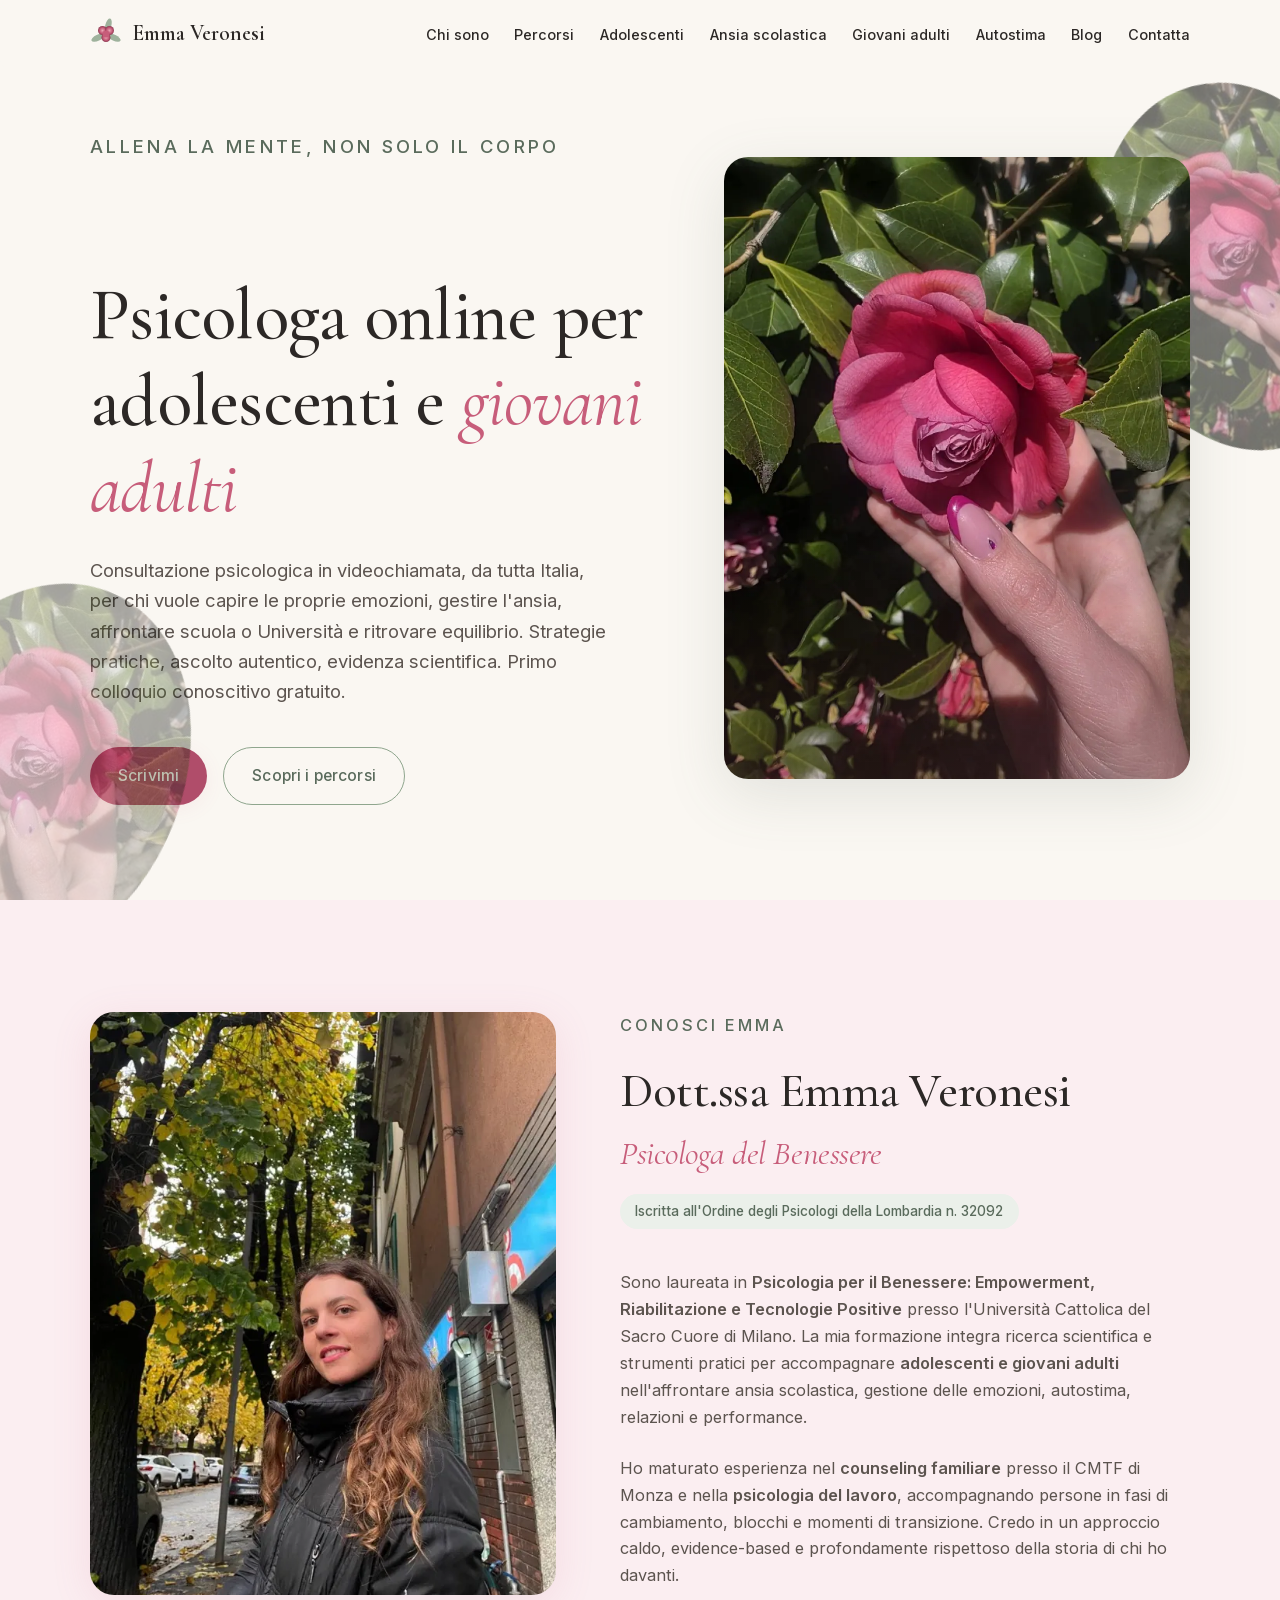
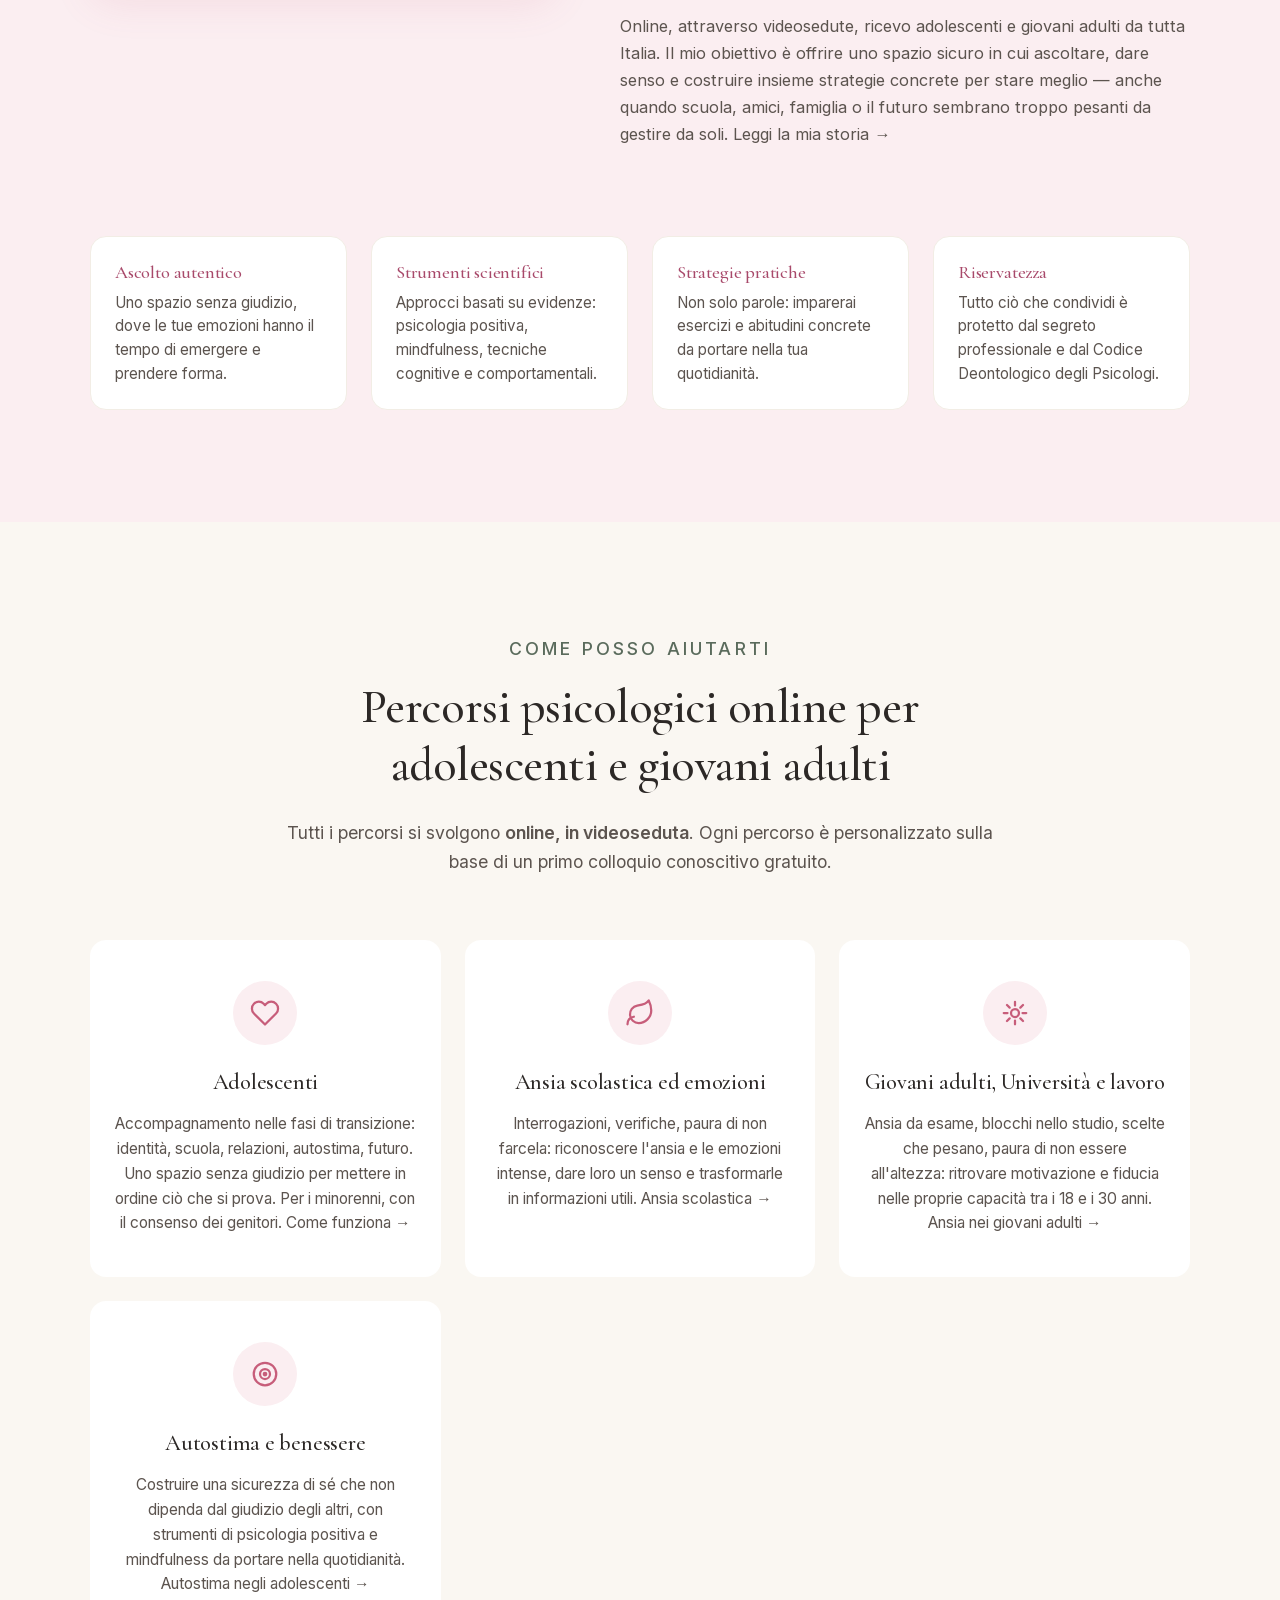
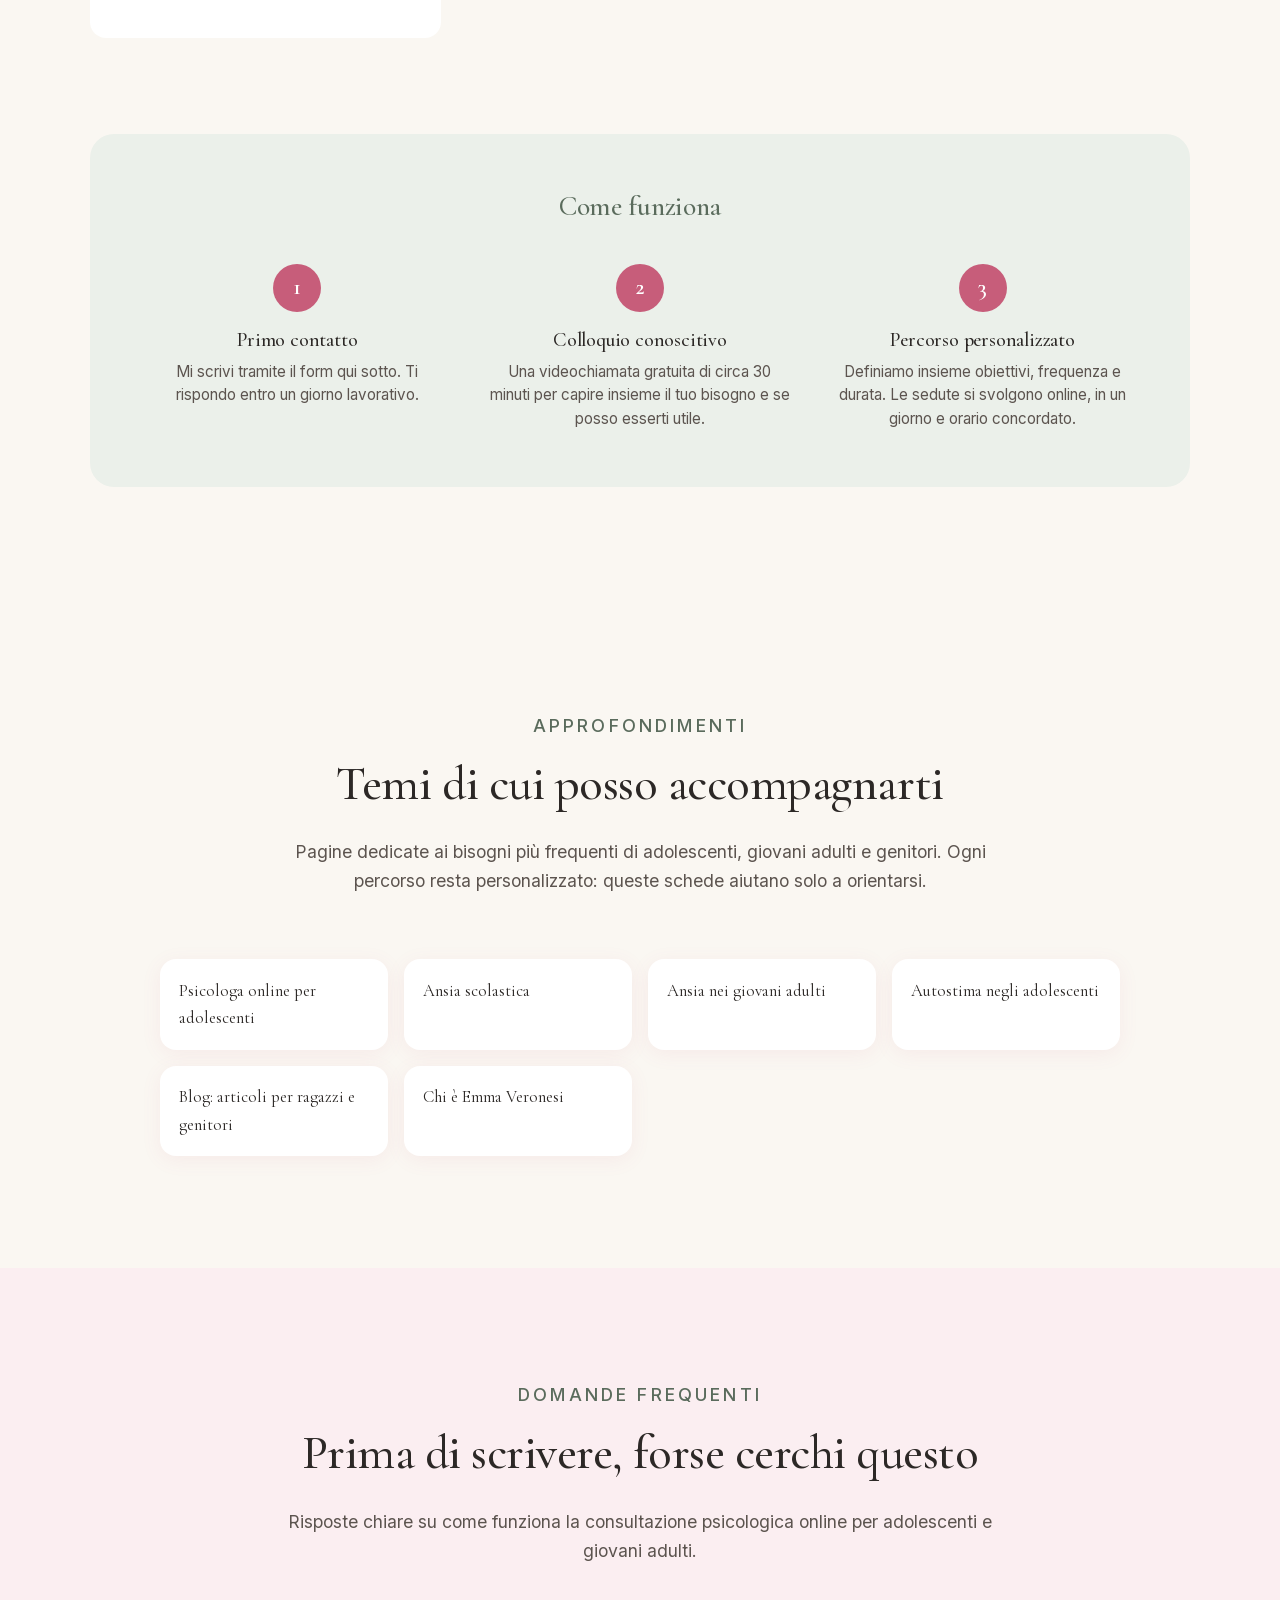
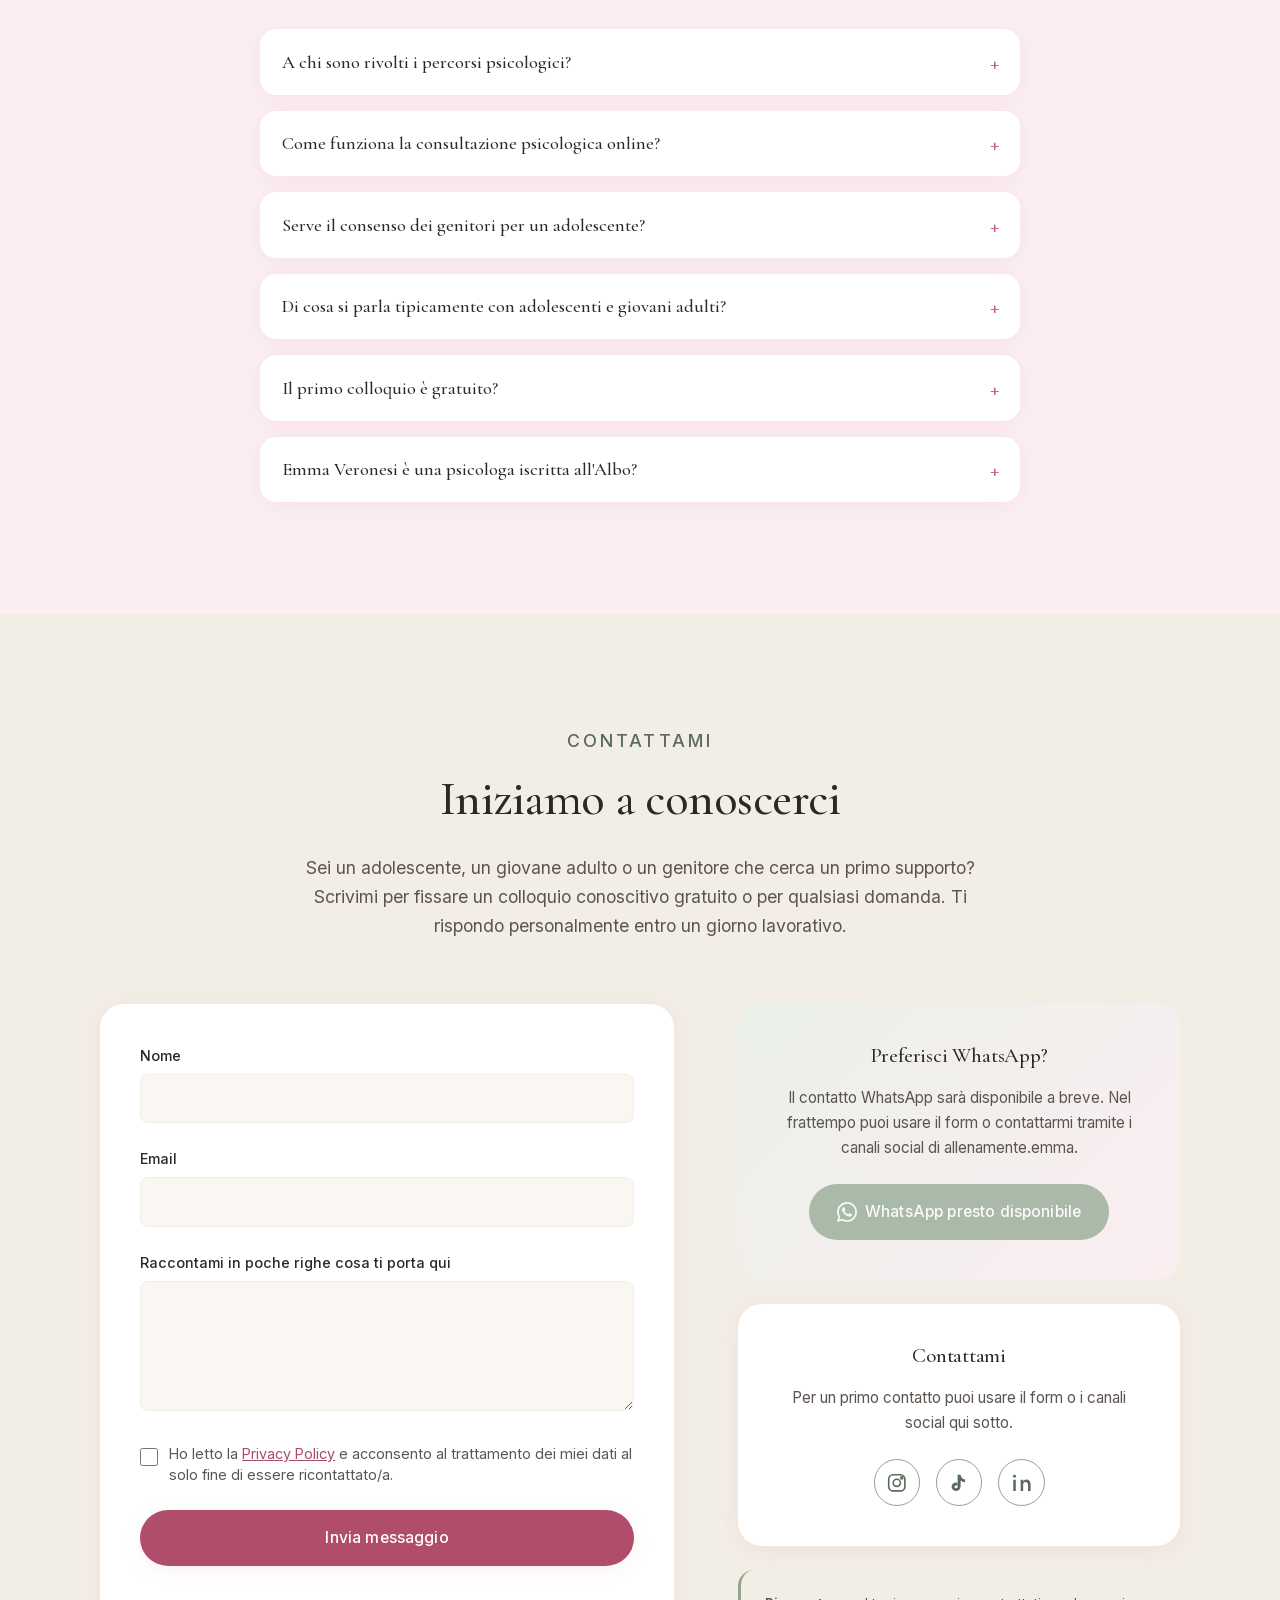
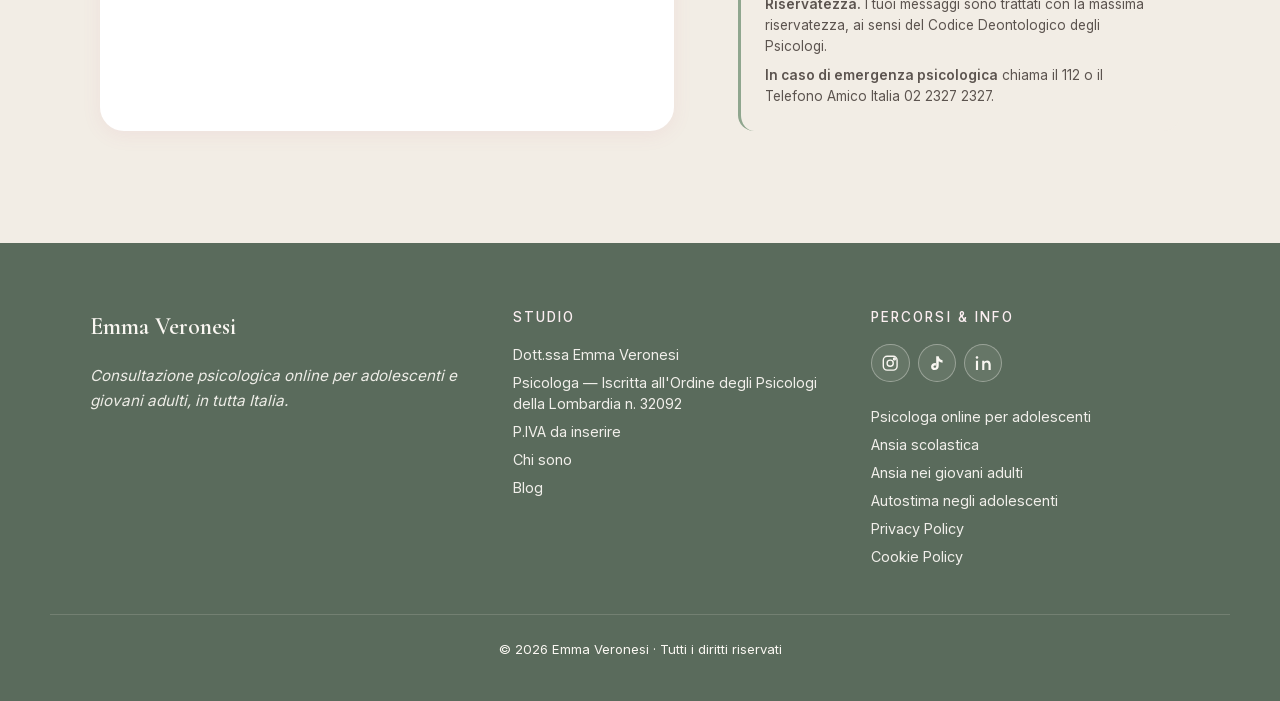
==== commit 9a03fe8e: "Self-host Cormorant Garamond and Inter (variable WOFF2, latin + latin-ext) Removes the render-blocki" ====
--- a/index.html
+++ b/index.html
@@ -273,9 +273,9 @@
 </script>
 
   <link rel="icon" type="image/svg+xml" href="assets/img/favicon.svg" />
-  <link rel="preconnect" href="https://fonts.googleapis.com" />
-  <link rel="preconnect" href="https://fonts.gstatic.com" crossorigin />
-  <link rel="stylesheet" href="https://fonts.googleapis.com/css2?family=Cormorant+Garamond:ital,wght@0,400;0,500;0,600;1,400;1,500&family=Inter:wght@400;500;600&display=swap" />
+  <!-- Font self-hosted (vedi assets/fonts/ e @font-face in styles.css) -->
+  <link rel="preload" as="font" type="font/woff2" href="assets/fonts/cormorant-garamond-latin.woff2" crossorigin />
+  <link rel="preload" as="font" type="font/woff2" href="assets/fonts/inter-latin.woff2" crossorigin />
   <link rel="stylesheet" href="assets/css/styles.css" />
 </head>
 <body>
--- a/assets/css/styles.css
+++ b/assets/css/styles.css
@@ -2,6 +2,64 @@
    Sito Emma Veronesi — Foglio di stile principale
    Palette derivata dalla camelia: rosa cipria + verde salvia
    ============================================================ */
+
+/* ---------- Font self-hosted (variable WOFF2, sottoinsiemi latin + latin-ext) ----------
+   Scaricati da Google Fonts e serviti da assets/fonts/: nessuna richiesta a terzi,
+   niente render-blocking esterno, nessun dato inviato a Google. ---------- */
+/* Cormorant Garamond normal — latin */
+@font-face {
+  font-family: 'Cormorant Garamond';
+  font-style: normal;
+  font-weight: 400 600;
+  font-display: swap;
+  src: url(../fonts/cormorant-garamond-latin.woff2) format('woff2');
+  unicode-range: U+0000-00FF, U+0131, U+0152-0153, U+02BB-02BC, U+02C6, U+02DA, U+02DC, U+0304, U+0308, U+0329, U+2000-206F, U+20AC, U+2122, U+2191, U+2193, U+2212, U+2215, U+FEFF, U+FFFD;
+}
+/* Cormorant Garamond normal — latin-ext */
+@font-face {
+  font-family: 'Cormorant Garamond';
+  font-style: normal;
+  font-weight: 400 600;
+  font-display: swap;
+  src: url(../fonts/cormorant-garamond-latin-ext.woff2) format('woff2');
+  unicode-range: U+0100-02BA, U+02BD-02C5, U+02C7-02CC, U+02CE-02D7, U+02DD-02FF, U+0304, U+0308, U+0329, U+1D00-1DBF, U+1E00-1E9F, U+1EF2-1EFF, U+2020, U+20A0-20AB, U+20AD-20C0, U+2113, U+2C60-2C7F, U+A720-A7FF;
+}
+/* Cormorant Garamond italic — latin */
+@font-face {
+  font-family: 'Cormorant Garamond';
+  font-style: italic;
+  font-weight: 400 500;
+  font-display: swap;
+  src: url(../fonts/cormorant-garamond-italic-latin.woff2) format('woff2');
+  unicode-range: U+0000-00FF, U+0131, U+0152-0153, U+02BB-02BC, U+02C6, U+02DA, U+02DC, U+0304, U+0308, U+0329, U+2000-206F, U+20AC, U+2122, U+2191, U+2193, U+2212, U+2215, U+FEFF, U+FFFD;
+}
+/* Cormorant Garamond italic — latin-ext */
+@font-face {
+  font-family: 'Cormorant Garamond';
+  font-style: italic;
+  font-weight: 400 500;
+  font-display: swap;
+  src: url(../fonts/cormorant-garamond-italic-latin-ext.woff2) format('woff2');
+  unicode-range: U+0100-02BA, U+02BD-02C5, U+02C7-02CC, U+02CE-02D7, U+02DD-02FF, U+0304, U+0308, U+0329, U+1D00-1DBF, U+1E00-1E9F, U+1EF2-1EFF, U+2020, U+20A0-20AB, U+20AD-20C0, U+2113, U+2C60-2C7F, U+A720-A7FF;
+}
+/* Inter normal — latin */
+@font-face {
+  font-family: 'Inter';
+  font-style: normal;
+  font-weight: 400 600;
+  font-display: swap;
+  src: url(../fonts/inter-latin.woff2) format('woff2');
+  unicode-range: U+0000-00FF, U+0131, U+0152-0153, U+02BB-02BC, U+02C6, U+02DA, U+02DC, U+0304, U+0308, U+0329, U+2000-206F, U+20AC, U+2122, U+2191, U+2193, U+2212, U+2215, U+FEFF, U+FFFD;
+}
+/* Inter normal — latin-ext */
+@font-face {
+  font-family: 'Inter';
+  font-style: normal;
+  font-weight: 400 600;
+  font-display: swap;
+  src: url(../fonts/inter-latin-ext.woff2) format('woff2');
+  unicode-range: U+0100-02BA, U+02BD-02C5, U+02C7-02CC, U+02CE-02D7, U+02DD-02FF, U+0304, U+0308, U+0329, U+1D00-1DBF, U+1E00-1E9F, U+1EF2-1EFF, U+2020, U+20A0-20AB, U+20AD-20C0, U+2113, U+2C60-2C7F, U+A720-A7FF;
+}
 
 /* ---------- Design tokens ---------- */
 :root {
